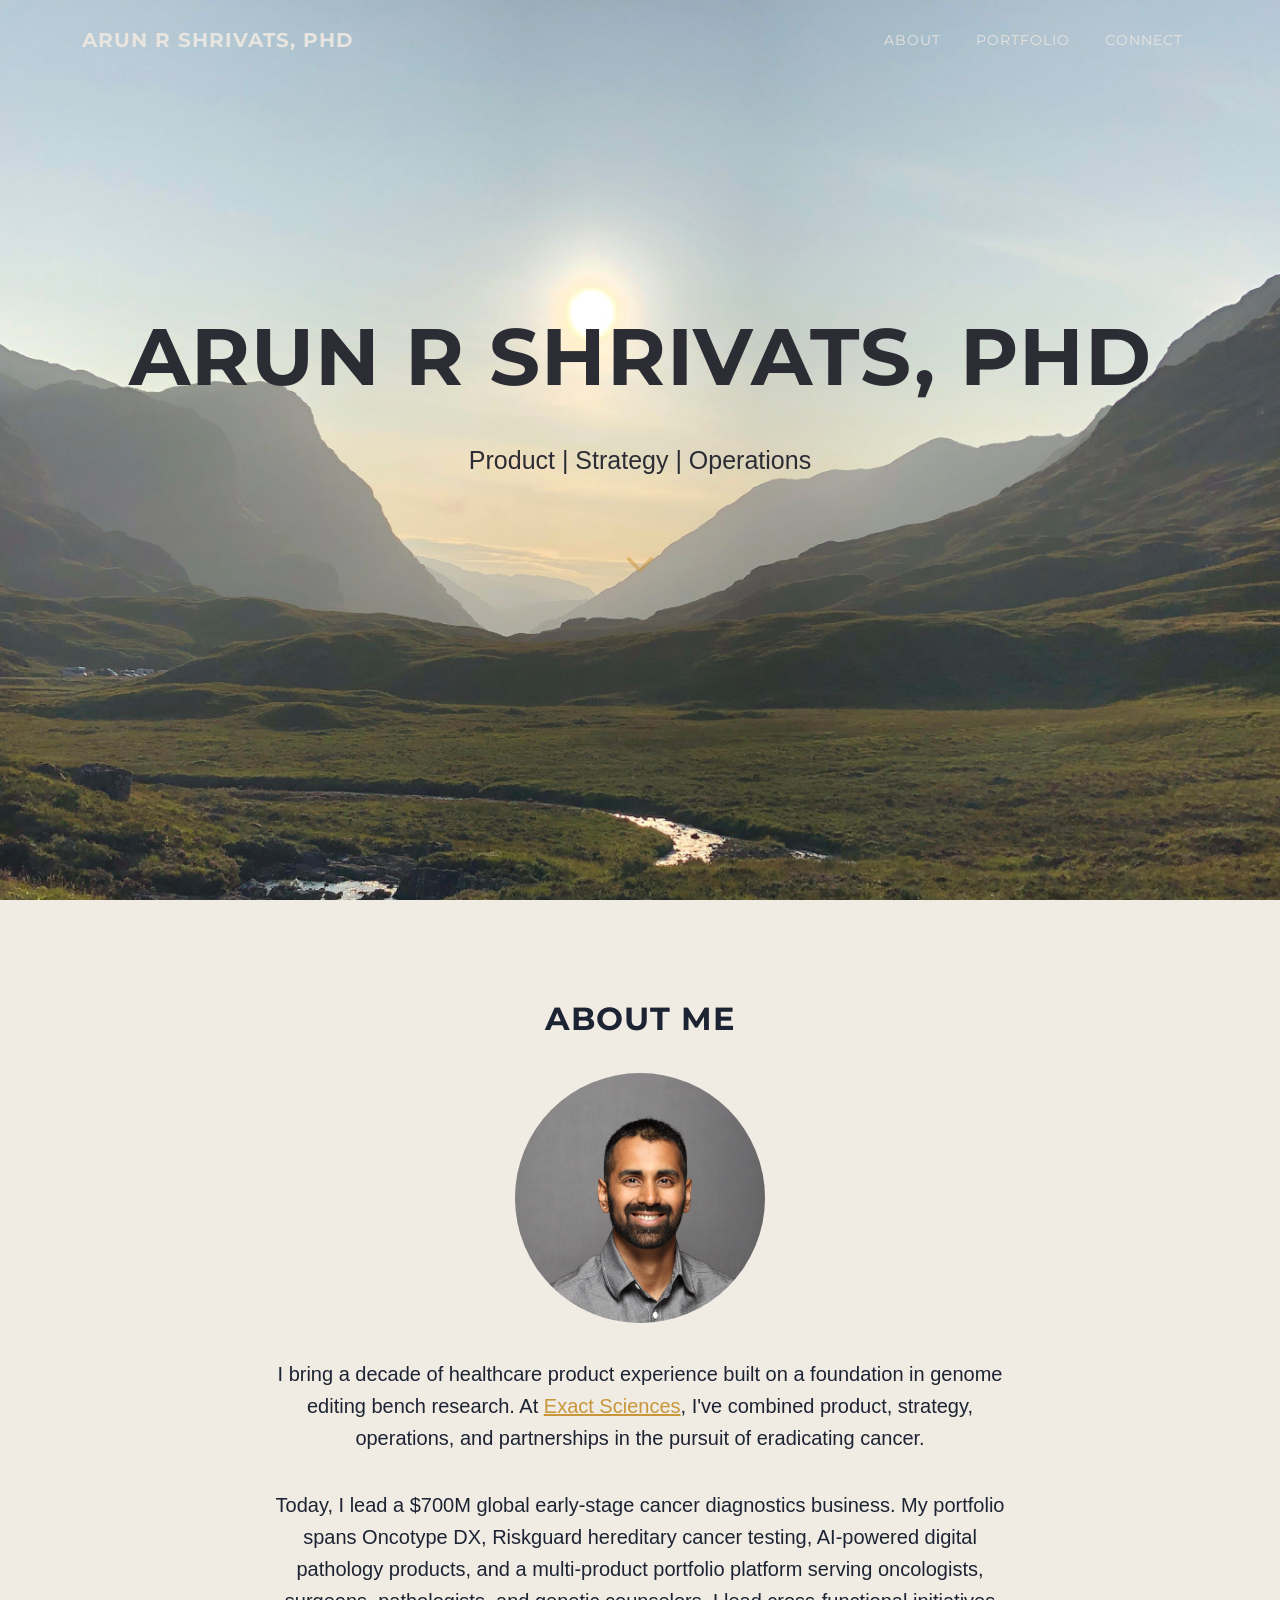
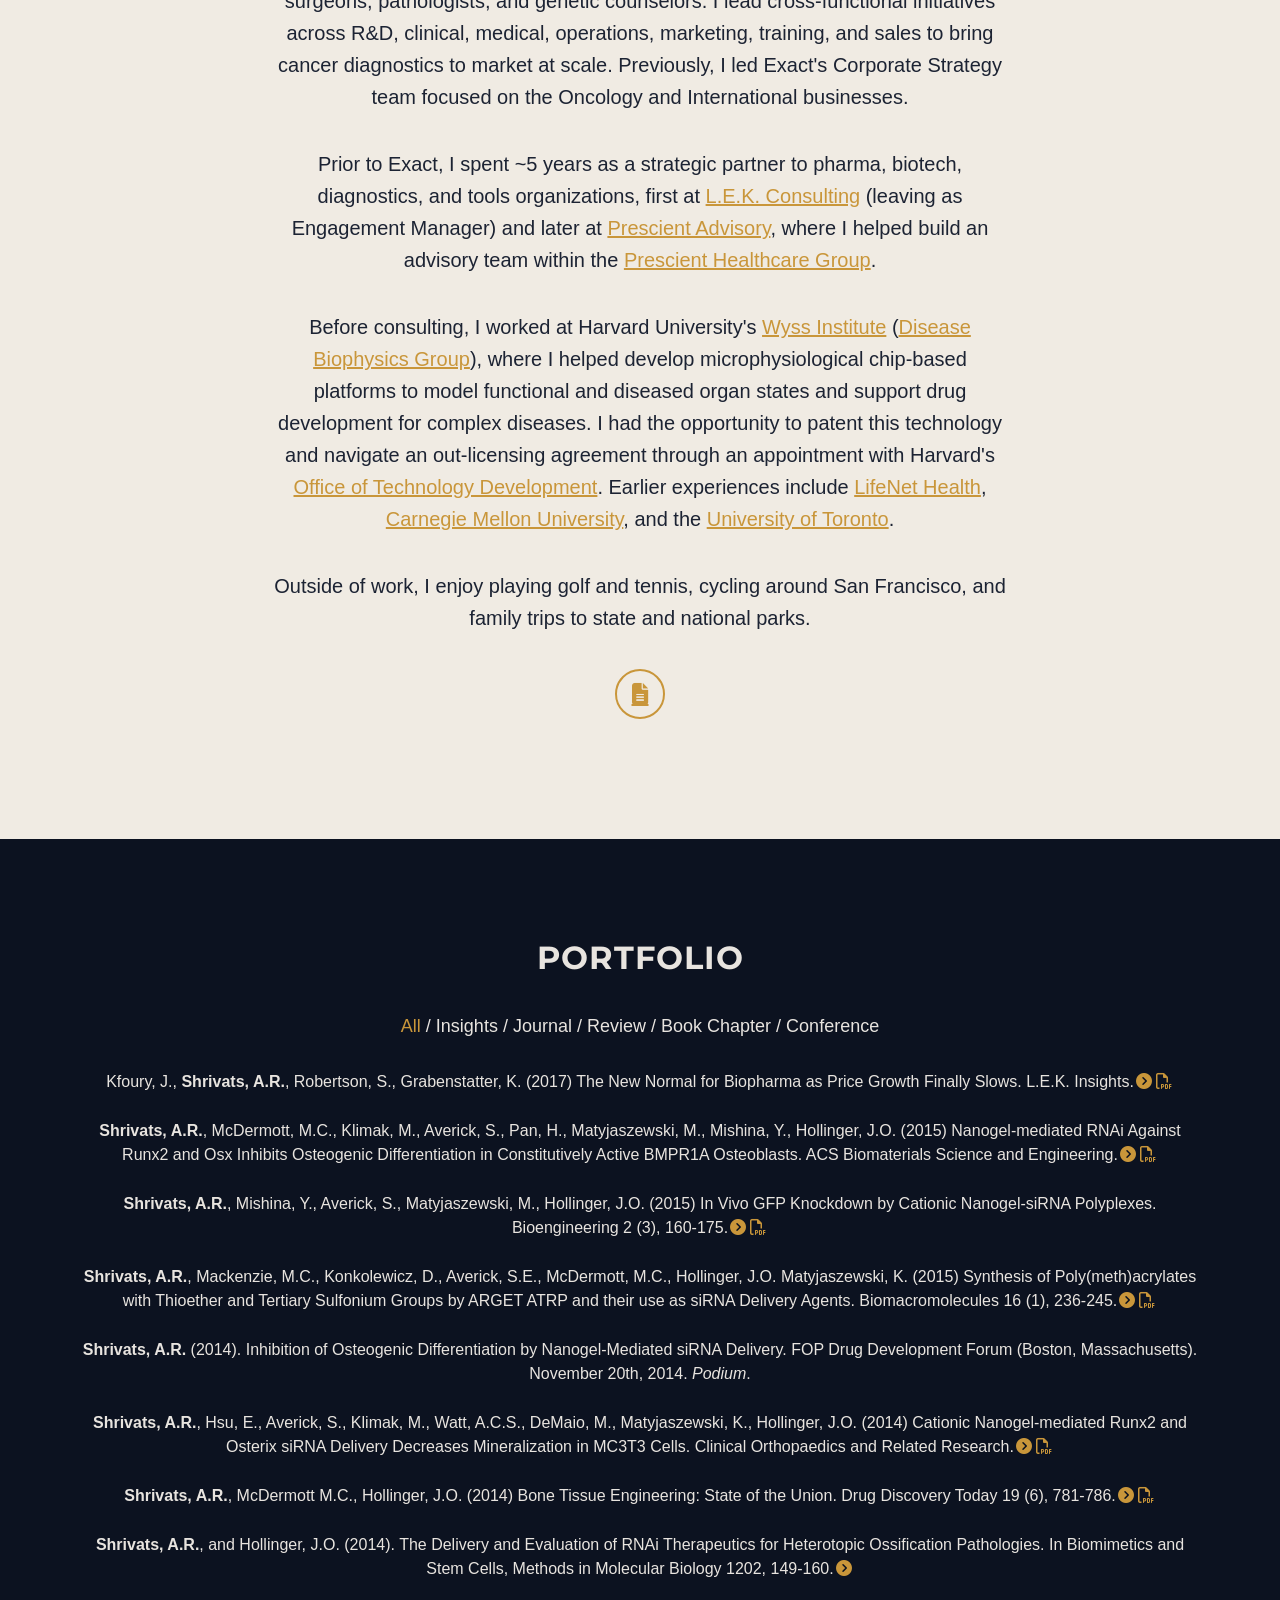
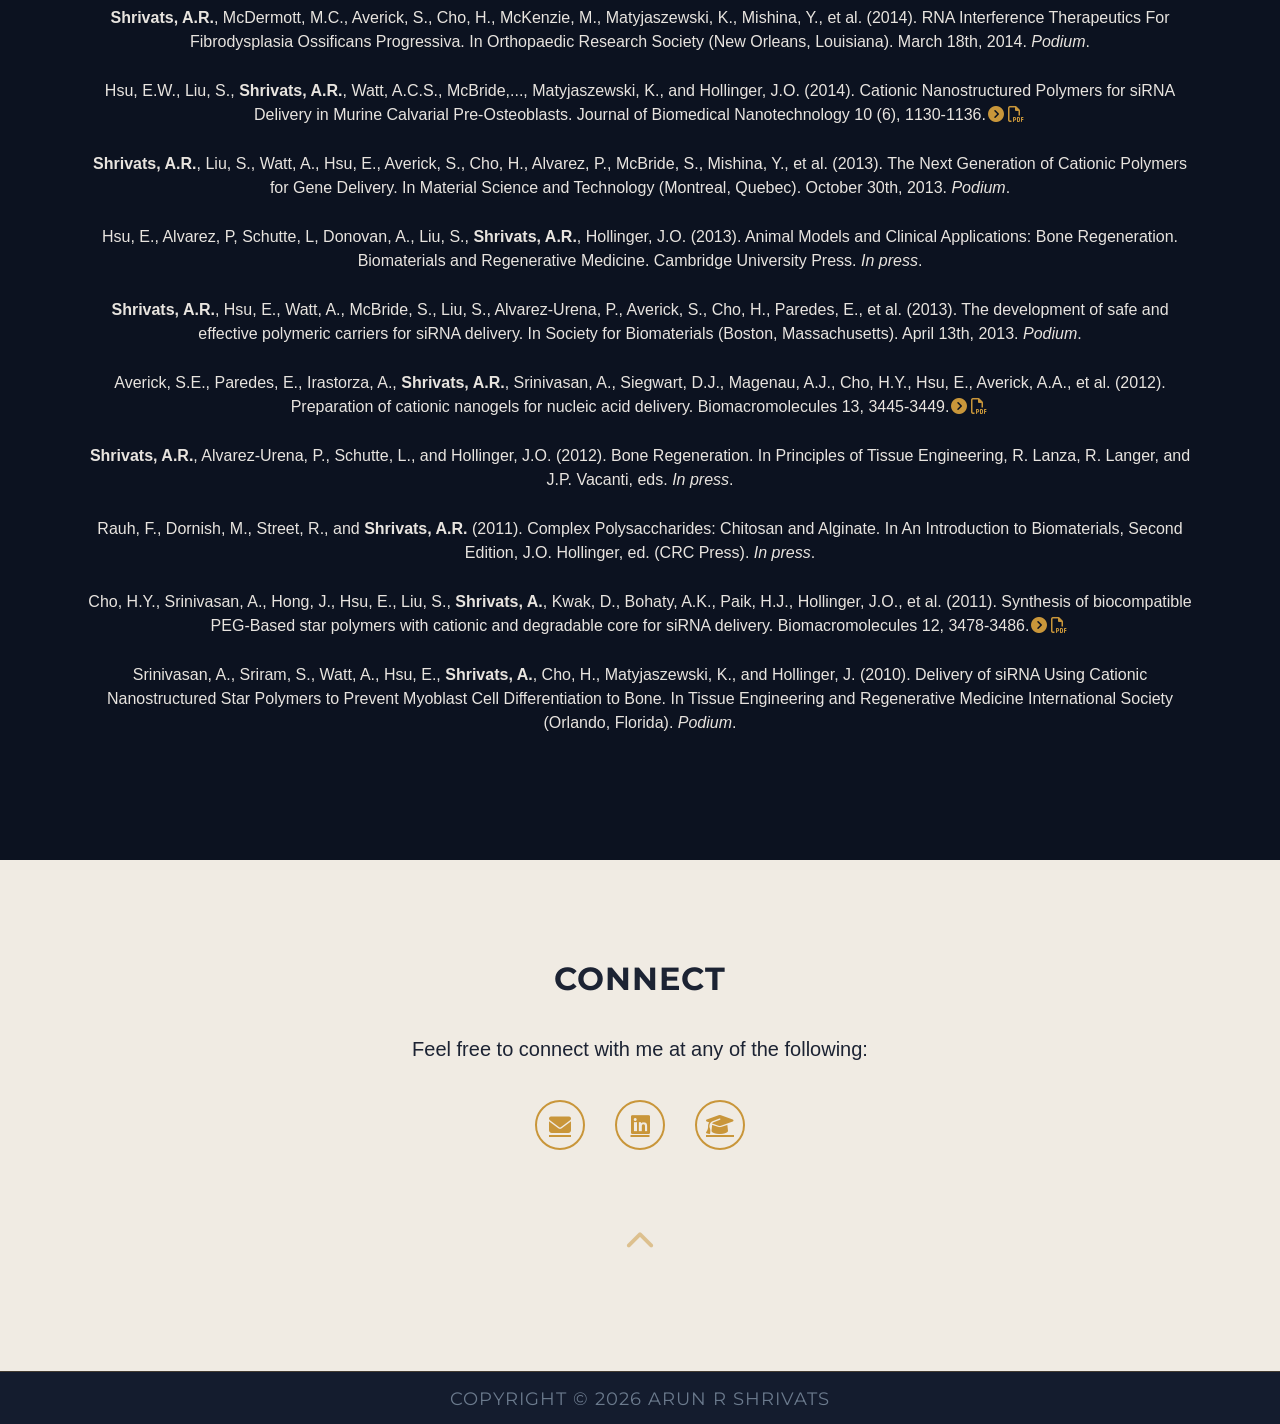
==== index.html @ cc2dc68b "Improve paragraph flow in About section" ====
<!DOCTYPE html>
<html lang="en">

<head>
    <meta charset="utf-8">
    <meta name="viewport" content="width=device-width, initial-scale=1">
    <meta name="description" content="Arun R Shrivats Personal Site">
    <meta name="author" content="Arun R Shrivats">
    <meta name="keywords" content="Arun R Shrivats, Biomedical Engineering, Carnegie Mellon, CMU, Lifenet Health, Harvard">
    <link rel="shortcut icon" href="img/favicon.ico">

    <title>Arun R Shrivats</title>

    <!-- Google Verification -->
    <meta name="google-site-verification" content="ACS8FS3uIZS845VQPuW9UyNc2YnIIG_Gxxw8VELh3TI" />

    <!-- Bootstrap 5.3 CSS -->
    <link href="https://cdn.jsdelivr.net/npm/bootstrap@5.3.3/dist/css/bootstrap.min.css" rel="stylesheet">

    <!-- Custom CSS -->
    <link href="css/grayscale.css" rel="stylesheet">

    <!-- Font Awesome 6 -->
    <link href="https://cdnjs.cloudflare.com/ajax/libs/font-awesome/6.5.1/css/all.min.css" rel="stylesheet">

    <!-- Google Fonts -->
    <link href="https://fonts.googleapis.com/css2?family=Lora:ital,wght@0,400;0,700;1,400;1,700&family=Montserrat:wght@400;700&display=swap" rel="stylesheet">
</head>

<body id="page-top">

    <!-- Navigation -->
    <nav class="navbar navbar-custom navbar-expand-md fixed-top">
        <div class="container">
            <a class="navbar-brand" href="#page-top">Arun R Shrivats, PhD</a>
            <button type="button" class="navbar-toggler" data-bs-toggle="collapse" data-bs-target="#navbarMain" aria-controls="navbarMain" aria-expanded="false" aria-label="Toggle navigation">
                <i class="fa-solid fa-bars"></i>
            </button>

            <div class="collapse navbar-collapse justify-content-end" id="navbarMain">
                <ul class="navbar-nav">
                    <li class="nav-item">
                        <a class="nav-link" href="#about">About</a>
                    </li>
                    <li class="nav-item">
                        <a class="nav-link" href="#portfolio">Portfolio</a>
                    </li>
                    <li class="nav-item">
                        <a class="nav-link" href="#connect">Connect</a>
                    </li>
                </ul>
            </div>
        </div>
    </nav>

    <!-- Intro Header -->
    <header class="intro">
        <div class="intro-body">
            <h1 class="brand-heading">Arun R Shrivats, PhD</h1>
            <p class="intro-text">Product | Strategy | Operations</p>
            <a href="#about" class="btn btn-circle">
                <i class="fa-solid fa-chevron-down"></i>
            </a>
        </div>
    </header>

    <!-- About Section -->
    <section id="about" class="about-section content-section text-center">
        <div class="container">
            <div class="row">
                <div class="col-lg-8 offset-lg-2">
                    <h2>About Me</h2>

                    <p><img src="img/2025_08_ArunRShrivats.jpeg" class="profile-img" alt="Arun R. Shrivats"></p>

                    <p>I bring a decade of healthcare product experience built on a foundation in genome editing bench research. At <a href="https://www.exactsciences.com/" target="_blank">Exact Sciences</a>, I've combined product, strategy, operations, and partnerships in the pursuit of eradicating cancer.</p>

                    <p>Today, I lead a $700M global early-stage cancer diagnostics business. My portfolio spans Oncotype DX, Riskguard hereditary cancer testing, AI-powered digital pathology products, and a multi-product portfolio platform serving oncologists, surgeons, pathologists, and genetic counselors. I lead cross-functional initiatives across R&D, clinical, medical, operations, marketing, training, and sales to bring cancer diagnostics to market at scale. Previously, I led Exact's Corporate Strategy team focused on the Oncology and International businesses.</p>

                    <p>Prior to Exact, I spent ~5 years as a strategic partner to pharma, biotech, diagnostics, and tools organizations, first at <a href="https://www.lek.com/" target="_blank">L.E.K. Consulting</a> (leaving as Engagement Manager) and later at <a href="https://prescienthg.com/businesses/advisory/" target="_blank">Prescient Advisory</a>, where I helped build an advisory team within the <a href="https://prescienthg.com/" target="_blank">Prescient Healthcare Group</a>.</p>

                    <p>Before consulting, I worked at Harvard University's <a href="https://wyss.harvard.edu/" target="_blank">Wyss Institute</a> (<a href="https://diseasebiophysics.seas.harvard.edu/" target="_blank">Disease Biophysics Group</a>), where I helped develop microphysiological chip-based platforms to model functional and diseased organ states and support drug development for complex diseases. I had the opportunity to patent this technology and navigate an out-licensing agreement through an appointment with Harvard's <a href="https://otd.harvard.edu/" target="_blank">Office of Technology Development</a>. Earlier experiences include <a href="https://www.lifenethealth.org/" target="_blank">LifeNet Health</a>, <a href="https://www.cmu.edu/bme/" target="_blank">Carnegie Mellon University</a>, and the <a href="https://engsci.utoronto.ca/" target="_blank">University of Toronto</a>.</p>

                    <p>Outside of work, I enjoy playing golf and tennis, cycling around San Francisco, and family trips to state and national parks.</p>
                    <div class="social-icons">
                        <a href="../files/ArunRShrivats_cv.pdf" target="_blank"><i class="fa-solid fa-file-lines"></i></a>
                    </div>
                </div>
            </div>
        </div>
    </section>

    <!-- Portfolio Section -->
    <section id="portfolio" class="portfolio-section content-section text-center">
        <div class="container">
            <div class="row">
                <div class="col-lg-8 offset-lg-2">
                    <h2>Portfolio</h2>
                </div>
            </div>
            <div class="row">
                <div class="gallery-category">
                    <a class="active" data-filter="gallery">All</a> / <a data-filter="gallery-insights">Insights</a> / <a data-filter="gallery-journal">Journal</a> / <a data-filter="gallery-review">Review</a> / <a data-filter="gallery-chapter">Book Chapter</a> / <a data-filter="gallery-conference">Conference</a>
                </div>
            </div>

            <ul class="project-gallery">
                <li class="gallery gallery-insights" data-group="gallery-insights">
                    Kfoury, J., <b>Shrivats, A.R.</b>, Robertson, S., Grabenstatter, K. (2017) The New Normal for Biopharma as Price Growth Finally Slows. L.E.K. Insights.<a href="https://www.lek.com/insights/new-normal-biopharma-price-growth-finally-slows" target="_blank"><i class="fa-solid fa-circle-chevron-right fa-fw"></i></a><a href="../files/2017_LEK_Biopharma_Drug_Pricing_Growth.pdf" target="_blank"><i class="fa-regular fa-file-pdf fa-fw"></i></a>
                </li>
                <li class="gallery gallery-journal" data-group="gallery-journal">
                    <b>Shrivats, A.R.</b>,  McDermott, M.C., Klimak, M., Averick, S., Pan, H., Matyjaszewski, M., Mishina, Y., Hollinger, J.O. (2015) Nanogel-mediated RNAi Against Runx2 and Osx Inhibits Osteogenic Differentiation in Constitutively Active BMPR1A Osteoblasts. ACS Biomaterials Science and Engineering.<a href="https://pubs.acs.org/doi/abs/10.1021/acsbiomaterials.5b00294" target="_blank"><i class="fa-solid fa-circle-chevron-right fa-fw"></i></a><a href="../files/2015_Shrivats_ACS Biomaterials Science and Engineering.pdf" target="_blank"><i class="fa-regular fa-file-pdf fa-fw"></i></a>
                </li>
                <li class="gallery gallery-journal" data-group="gallery-journal">
                    <b>Shrivats, A.R.</b>,  Mishina, Y., Averick, S., Matyjaszewski, M.,  Hollinger, J.O. (2015) In Vivo GFP Knockdown by Cationic Nanogel-siRNA Polyplexes. Bioengineering 2 (3), 160-175.<a href="https://www.mdpi.com/2306-5354/2/3/160/htm" target="_blank"><i class="fa-solid fa-circle-chevron-right fa-fw"></i></a><a href="../files/2015_Shrivats_Bioengineering.pdf" target="_blank"><i class="fa-regular fa-file-pdf fa-fw"></i></a>
                </li>
                <li class="gallery gallery-journal" data-group="gallery-journal">
                    <b>Shrivats, A.R.</b>, Mackenzie, M.C., Konkolewicz, D., Averick, S.E., McDermott, M.C., Hollinger, J.O. Matyjaszewski, K. (2015) Synthesis of Poly(meth)acrylates with Thioether and Tertiary Sulfonium Groups by ARGET ATRP and their use as siRNA Delivery Agents. Biomacromolecules 16 (1), 236-245.<a href="https://pubs.acs.org/doi/abs/10.1021/bm501449a" target="_blank"><i class="fa-solid fa-circle-chevron-right fa-fw"></i></a><a href="../files/2015_Shrivats_Biomacromolecules.pdf" target="_blank"><i class="fa-regular fa-file-pdf fa-fw"></i></a>
                </li>
                <li class="gallery gallery-conference" data-group="gallery-conference">
                    <b>Shrivats, A.R.</b> (2014). Inhibition of Osteogenic Differentiation by Nanogel-Mediated siRNA Delivery. FOP Drug Development Forum (Boston, Massachusetts). November 20th, 2014. <em>Podium</em>.
                </li>
                <li class="gallery gallery-journal" data-group="gallery-journal">
                    <b>Shrivats, A.R.</b>, Hsu, E., Averick, S., Klimak, M., Watt, A.C.S., DeMaio, M., Matyjaszewski, K., Hollinger, J.O. (2014) Cationic Nanogel-mediated Runx2 and Osterix siRNA Delivery Decreases Mineralization in MC3T3 Cells. Clinical Orthopaedics and Related Research.<a href="https://link.springer.com/article/10.1007/s11999-014-4073-0" target="_blank"><i class="fa-solid fa-circle-chevron-right fa-fw"></i></a><a href="../files/2014_Shrivats_CORR.pdf" target="_blank"><i class="fa-regular fa-file-pdf fa-fw"></i></a>
                </li>
                <li class="gallery gallery-review" data-group="gallery-review">
                    <b>Shrivats, A.R.</b>, McDermott M.C., Hollinger, J.O. (2014) Bone Tissue Engineering: State of the Union. Drug Discovery Today 19 (6), 781-786.<a href="https://www.sciencedirect.com/science/article/pii/S1359644614001354" target="_blank"><i class="fa-solid fa-circle-chevron-right fa-fw"></i></a><a href="../files/2014_Shrivats_Drug Discovery Today.pdf" target="_blank"><i class="fa-regular fa-file-pdf fa-fw"></i></a>
                </li>
                <li class="gallery gallery-review" data-group="gallery-review">
                    <b>Shrivats, A.R.</b>, and Hollinger, J.O. (2014). The Delivery and Evaluation of RNAi Therapeutics for Heterotopic Ossification Pathologies. In Biomimetics and Stem Cells, Methods in Molecular Biology 1202, 149-160.<a href="https://link.springer.com/protocol/10.1007/7651_2013_34" target="_blank"><i class="fa-solid fa-circle-chevron-right fa-fw"></i></a>
                </li>
                <li class="gallery gallery-conference" data-group="gallery-conference">
                    <b>Shrivats, A.R.</b>, McDermott, M.C., Averick, S., Cho, H., McKenzie, M., Matyjaszewski, K., Mishina, Y., et al. (2014). RNA Interference Therapeutics For Fibrodysplasia Ossificans Progressiva. In Orthopaedic Research Society (New Orleans, Louisiana). March 18th, 2014. <em>Podium</em>.
                </li>
                <li class="gallery gallery-journal" data-group="gallery-journal">
                    Hsu, E.W., Liu, S., <b>Shrivats, A.R.</b>, Watt, A.C.S., McBride,..., Matyjaszewski, K., and Hollinger, J.O. (2014). Cationic Nanostructured Polymers for siRNA Delivery in Murine Calvarial Pre-Osteoblasts. Journal of Biomedical Nanotechnology 10 (6), 1130-1136.<a href="https://www.ingentaconnect.com/content/asp/jbn/2014/00000010/00000006/art00022" target="_blank"><i class="fa-solid fa-circle-chevron-right fa-fw"></i></a><a href="../files/2014_Hsu_Journal of Biomedical Nanotechnology.pdf" target="_blank"><i class="fa-regular fa-file-pdf fa-fw"></i></a>
                </li>
                <li class="gallery gallery-conference" data-group="gallery-conference">
                    <b>Shrivats, A.R.</b>, Liu, S., Watt, A., Hsu, E., Averick, S., Cho, H., Alvarez, P., McBride, S., Mishina, Y., et al. (2013). The Next Generation of Cationic Polymers for Gene Delivery. In Material Science and Technology (Montreal, Quebec). October 30th, 2013. <em>Podium</em>.
                </li>
                <li class="gallery gallery-chapter" data-group="gallery-chapter">
                    Hsu, E., Alvarez, P, Schutte, L, Donovan, A., Liu, S., <b>Shrivats, A.R.</b>, Hollinger, J.O. (2013). Animal Models and Clinical Applications: Bone Regeneration. Biomaterials and Regenerative Medicine. Cambridge University Press. <em>In press</em>.
                </li>
                <li class="gallery gallery-conference" data-group="gallery-conference">
                    <b>Shrivats, A.R.</b>, Hsu, E., Watt, A., McBride, S., Liu, S., Alvarez-Urena, P., Averick, S., Cho, H., Paredes, E., et al. (2013). The development of safe and effective polymeric carriers for siRNA delivery. In Society for Biomaterials (Boston, Massachusetts). April 13th, 2013. <em>Podium</em>.
                </li>
                <li class="gallery gallery-journal" data-group="gallery-journal">
                    Averick, S.E., Paredes, E., Irastorza, A., <b>Shrivats, A.R.</b>, Srinivasan, A., Siegwart, D.J., Magenau, A.J., Cho, H.Y., Hsu, E., Averick, A.A., et al. (2012). Preparation of cationic nanogels for nucleic acid delivery. Biomacromolecules 13, 3445-3449.<a href="https://pubs.acs.org/doi/abs/10.1021/bm301166s" target="_blank"><i class="fa-solid fa-circle-chevron-right fa-fw"></i></a><a href="../files/2012_Averick_Biomacromolecules.pdf" target="_blank"><i class="fa-regular fa-file-pdf fa-fw"></i></a>
                </li>
                <li class="gallery gallery-chapter" data-group="gallery-chapter">
                    <b>Shrivats, A.R.</b>, Alvarez-Urena, P., Schutte, L., and Hollinger, J.O. (2012). Bone Regeneration. In Principles of Tissue Engineering, R. Lanza, R. Langer, and J.P. Vacanti, eds. <em>In press</em>.
                </li>
                <li class="gallery gallery-chapter" data-group="gallery-chapter">
                    Rauh, F., Dornish, M., Street, R., and <b>Shrivats, A.R.</b> (2011). Complex Polysaccharides: Chitosan and Alginate. In An Introduction to Biomaterials, Second Edition, J.O. Hollinger, ed. (CRC Press). <em>In press</em>.
                </li>
                <li class="gallery gallery-journal" data-group="gallery-journal">
                    Cho, H.Y., Srinivasan, A., Hong, J., Hsu, E., Liu, S., <b>Shrivats, A.</b>, Kwak, D., Bohaty, A.K., Paik, H.J., Hollinger, J.O., et al. (2011). Synthesis of biocompatible PEG-Based star polymers with cationic and degradable core for siRNA delivery. Biomacromolecules 12, 3478-3486.<a href="https://pubs.acs.org/doi/abs/10.1021/bm2006455" target="_blank"><i class="fa-solid fa-circle-chevron-right fa-fw"></i></a><a href="../files/2011_Cho_Biomacromolecules.pdf" target="_blank"><i class="fa-regular fa-file-pdf fa-fw"></i></a>
                </li>
                <li class="gallery gallery-conference" data-group="gallery-conference">
                    Srinivasan, A., Sriram, S., Watt, A., Hsu, E., <b>Shrivats, A.</b>, Cho, H., Matyjaszewski, K., and Hollinger, J. (2010). Delivery of siRNA Using Cationic Nanostructured Star Polymers to Prevent Myoblast Cell Differentiation to Bone. In Tissue Engineering and Regenerative Medicine International Society (Orlando, Florida). <em>Podium</em>.
                </li>
            </ul>
        </div>
    </section>

    <!-- Connect Section -->
    <section id="connect" class="connect-section content-section text-center">
        <div class="container">
            <div class="row">
                <div class="col-lg-8 offset-lg-2">
                    <h2>Connect</h2>
                    <p>Feel free to connect with me at any of the following:</p>
                    <div class="social-icons">
                        <a href="mailto:arun@shrivats.com"><i class="fa-solid fa-envelope"></i></a>
                        <a href="https://www.linkedin.com/in/arunrshrivats" target="_blank"><i class="fa-brands fa-linkedin"></i></a>
                        <a href="https://scholar.google.ca/citations?user=JeaoOkMAAAAJ" target="_blank"><i class="fa-solid fa-graduation-cap"></i></a>

                    </div>
                    <br>
                    <a href="#page-top" class="btn btn-circle">
                        <i class="fa-solid fa-chevron-up"></i>
                    </a>
                </div>
            </div>
        </div>
    </section>

    <!-- Footer -->
    <footer>
        <div class="footer-section">
            <div class="container text-center">
                <p><small>Copyright &copy; 2026 Arun R Shrivats</small></p>
            </div>
        </div>
    </footer>

    <!-- Bootstrap 5.3 JS (only JS dependency) -->
    <script src="https://cdn.jsdelivr.net/npm/bootstrap@5.3.3/dist/js/bootstrap.bundle.min.js"></script>

    <!-- Site JavaScript -->
    <script src="js/grayscale.js"></script>

</body>

</html>
---- css/grayscale.css ----
/*!
 * Grayscale Theme - Updated 2026
 * Based on Start Bootstrap - Grayscale Bootstrap Theme
 */

html, body {
    width: 100%;
    height: 100%;
}

body {
    font-family: Arial, Helvetica, sans-serif;
    color: #e8e4df;
    background-color: #0c1220;
    scroll-behavior: smooth;
    text-align: center;
}

h1, h2, h3, h4, h5, h6 {
    margin: 0 0 35px;
    text-transform: uppercase;
    font-family: Montserrat, "Helvetica Neue", Helvetica, Arial, sans-serif;
    font-weight: 700;
    letter-spacing: 1px;
}

p {
    margin: 0 0 25px;
    font-size: 18px;
    line-height: 1.5;
}

@media (min-width: 767px) {
    p {
        margin: 0 0 35px;
        font-size: 20px;
        line-height: 1.6;
    }
}

a {
    color: #c9963a;
    transition: all .2s ease-in-out;
}

a:hover,
a:focus {
    text-decoration: none;
    color: #e0b05c;
}

/* --- Navbar --- */

.navbar-custom {
    display: flex;
    align-items: center;
    margin-bottom: 0;
    border-bottom: 1px solid rgba(201,150,58,.25);
    text-transform: uppercase;
    font-family: Montserrat, "Helvetica Neue", Helvetica, Arial, sans-serif;
    background-color: #141c2e;
}

.navbar-custom .navbar-brand {
    font-weight: 700;
    color: #e8e4df;
}

.navbar-custom .navbar-toggler {
    padding: 4px 6px;
    font-size: 16px;
    color: #e8e4df;
    border: none;
}

.navbar-custom .navbar-toggler:focus {
    box-shadow: none;
}

.navbar-custom a {
    color: #e8e4df;
}

.navbar-custom .navbar-nav {
    display: flex;
    flex-direction: row;
    list-style: none;
    margin: 0;
    padding: 0;
    gap: 5px;
}

.navbar-custom .navbar-nav .nav-link {
    color: #e8e4df;
    padding: 8px 15px;
    text-transform: uppercase;
    letter-spacing: 1px;
    font-size: 14px;
    transition: all .3s ease-in-out;
}

.navbar-custom .navbar-nav .nav-link:hover,
.navbar-custom .navbar-nav .nav-link:focus {
    color: #c9963a;
    background-color: rgba(201,150,58,.1);
}

.navbar-custom.top-nav-collapse .navbar-nav .nav-link {
    color: #9aa3b3;
}

.navbar-custom.top-nav-collapse .navbar-nav .nav-link:hover,
.navbar-custom.top-nav-collapse .navbar-nav .nav-link:focus {
    color: #c9963a;
}

@media (min-width: 767px) {
    .navbar {
        padding: 20px 0;
        border-bottom: 0;
        letter-spacing: 1px;
        background: transparent;
        transition: background .5s ease-in-out, padding .5s ease-in-out;
    }

    .top-nav-collapse {
        padding: 0;
        background-color: #0c1220;
    }

    .navbar-custom.top-nav-collapse {
        border-bottom: 1px solid rgba(201,150,58,.25);
    }
}

/* --- Intro / Hero --- */

.intro {
    display: flex;
    align-items: center;
    justify-content: center;
    width: 100%;
    min-height: 100vh;
    padding: 100px 0;
    text-align: center;
    color: #2c2c34;
    background: url("../img/2019_glencoe_crop.jpg") no-repeat bottom center / cover;
    background-color: #0c1220;
}

.intro .brand-heading {
    font-size: 40px;
}

.intro .intro-text {
    font-size: 18px;
}

@media (min-width: 767px) {
    .intro .brand-heading {
        font-size: 80px;
    }

    .intro .intro-text {
        font-size: 25px;
    }
}

/* --- Buttons --- */

.btn {
    text-transform: uppercase;
    font-family: Montserrat, "Helvetica Neue", Helvetica, Arial, sans-serif;
    font-weight: 400;
    transition: all .3s ease-in-out;
}

.btn-circle {
    display: inline-block;
    margin-top: 20px;
    font-size: 30px;
    color: rgba(201,150,58,.5);
    background: none;
    border: none;
    transition: color .3s ease-in-out;
    animation: gentle-bounce 2s ease-in-out infinite;
}

.btn-circle:hover,
.btn-circle:focus {
    color: #c9963a;
}

@keyframes gentle-bounce {
    0%, 100% { transform: translateY(0); }
    50%      { transform: translateY(8px); }
}

.btn-default {
    border: 1px solid #c9963a;
    color: #c9963a;
    background-color: transparent;
}

.btn-default:hover,
.btn-default:focus {
    border: 1px solid #e0b05c;
    color: #0c1220;
    background-color: #c9963a;
}

/* --- Content Sections --- */

.content-section {
    padding: 100px 0;
}

.about-section {
    color: #1c2333;
    background-color: #f0ebe3;
}

.portfolio-section {
    background-color: #0c1220;
}

.connect-section {
    color: #1c2333;
    background-color: #f0ebe3;
}

/* --- Profile Image --- */

.profile-img {
    width: 250px;
    height: 250px;
    border-radius: 50%;
    object-fit: cover;
}

/* --- Social Icons --- */

.social-icons {
    display: flex;
    justify-content: center;
    gap: 30px;
    margin: 20px 0;
}

.social-icons a {
    display: inline-flex;
    align-items: center;
    justify-content: center;
    width: 50px;
    height: 50px;
    font-size: 22px;
    color: #c9963a;
    border: 2px solid #c9963a;
    border-radius: 50%;
    transition: all .3s ease-in-out;
}

.social-icons a:hover,
.social-icons a:focus {
    color: #0c1220;
    background-color: #c9963a;
    border-color: #c9963a;
}

/* --- Gallery --- */

.gallery-category {
    font-size: 18px;
    text-align: center;
}

.gallery-category a {
    color: #6b7a8d;
    cursor: pointer;
}

.gallery-category a.active,
.gallery-category a:hover,
.gallery-category a:focus {
    color: #c9963a;
    text-decoration: none;
}

.project-gallery {
    margin: 30px 0 0;
    padding: 0;
    list-style: none;
}

.project-gallery li {
    margin-bottom: 25px;
    color: #e8e4df;
}

/* --- Footer --- */

footer .footer-section {
    padding: 10px 0;
    background-color: #141c2e;
    border-top: 1px solid rgba(201,150,58,.25);
    text-transform: uppercase;
    font-family: Montserrat, "Helvetica Neue", Helvetica, Arial, sans-serif;
    letter-spacing: 1px;
    font-size: 14px;
}

footer p {
    margin: 0;
    color: #6b7a8d;
}

/* --- Selection --- */

::selection {
    text-shadow: none;
    background: rgba(201,150,58,.3);
}
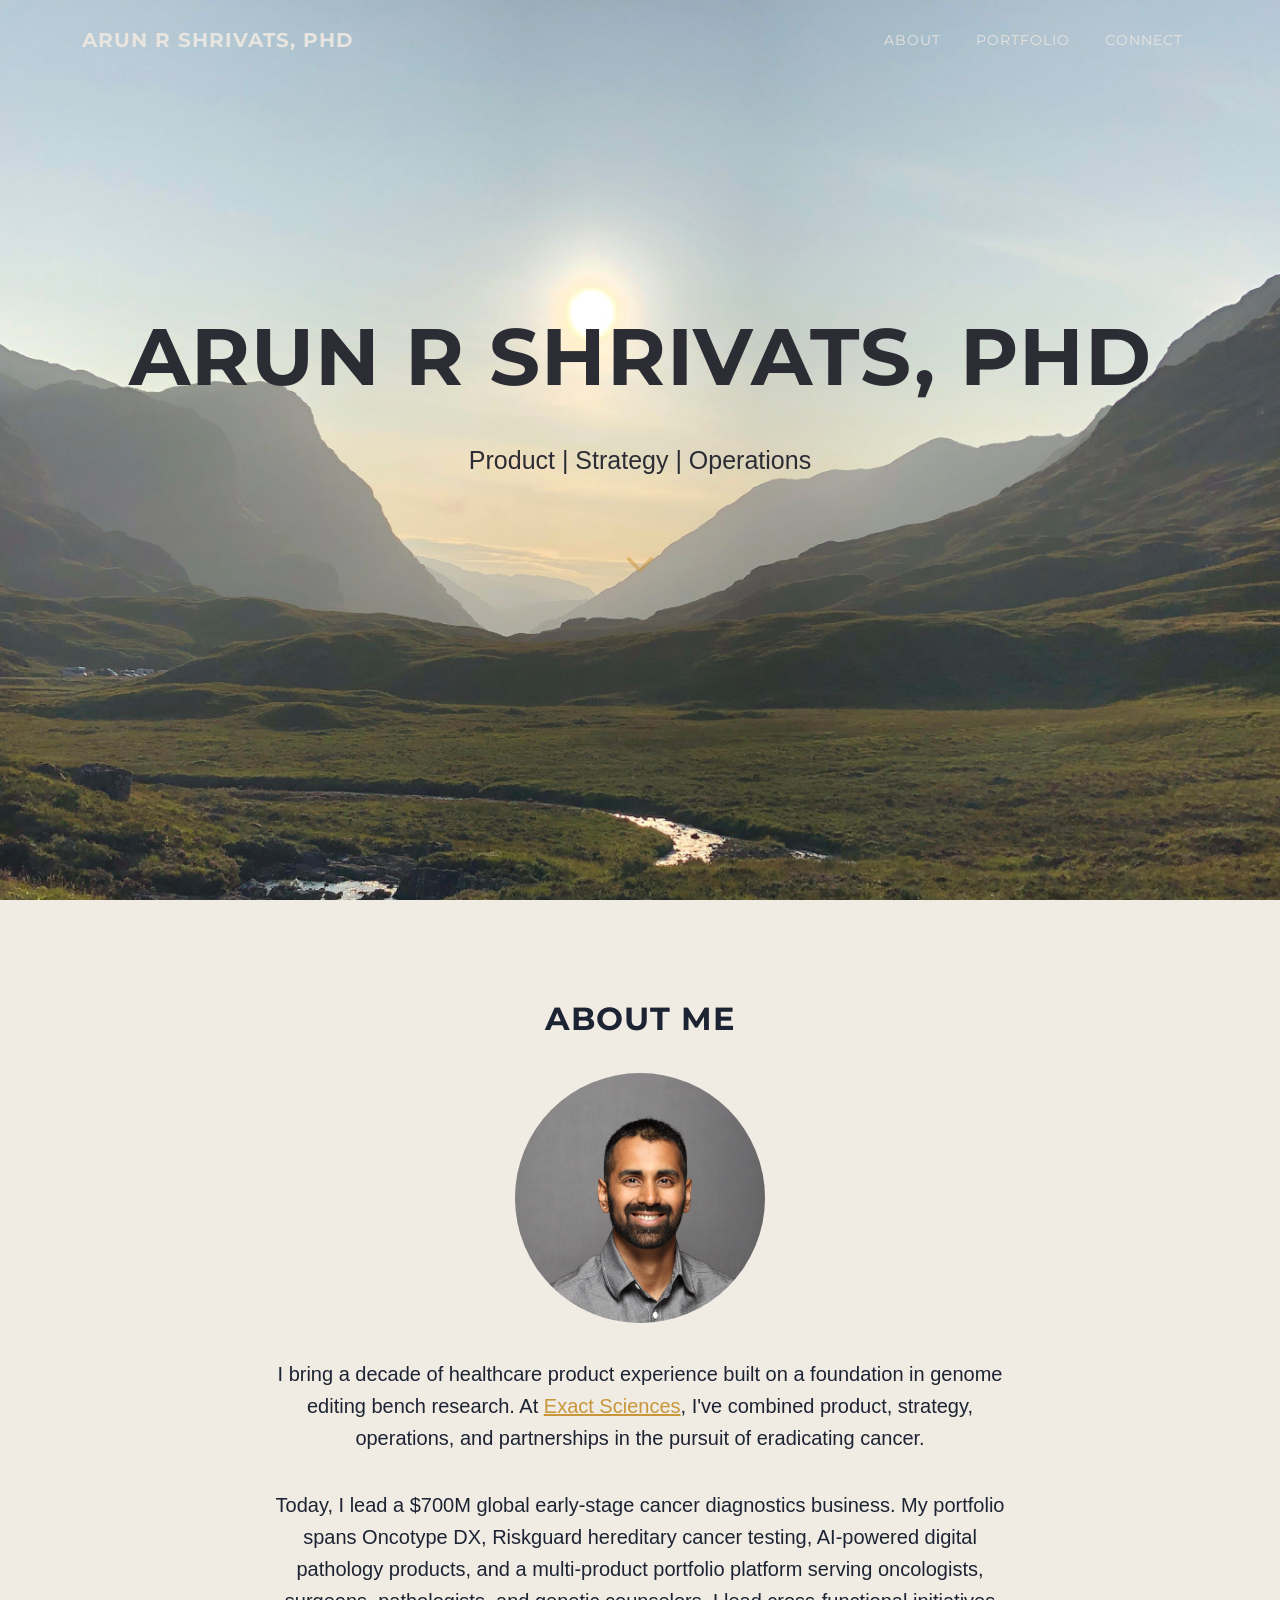
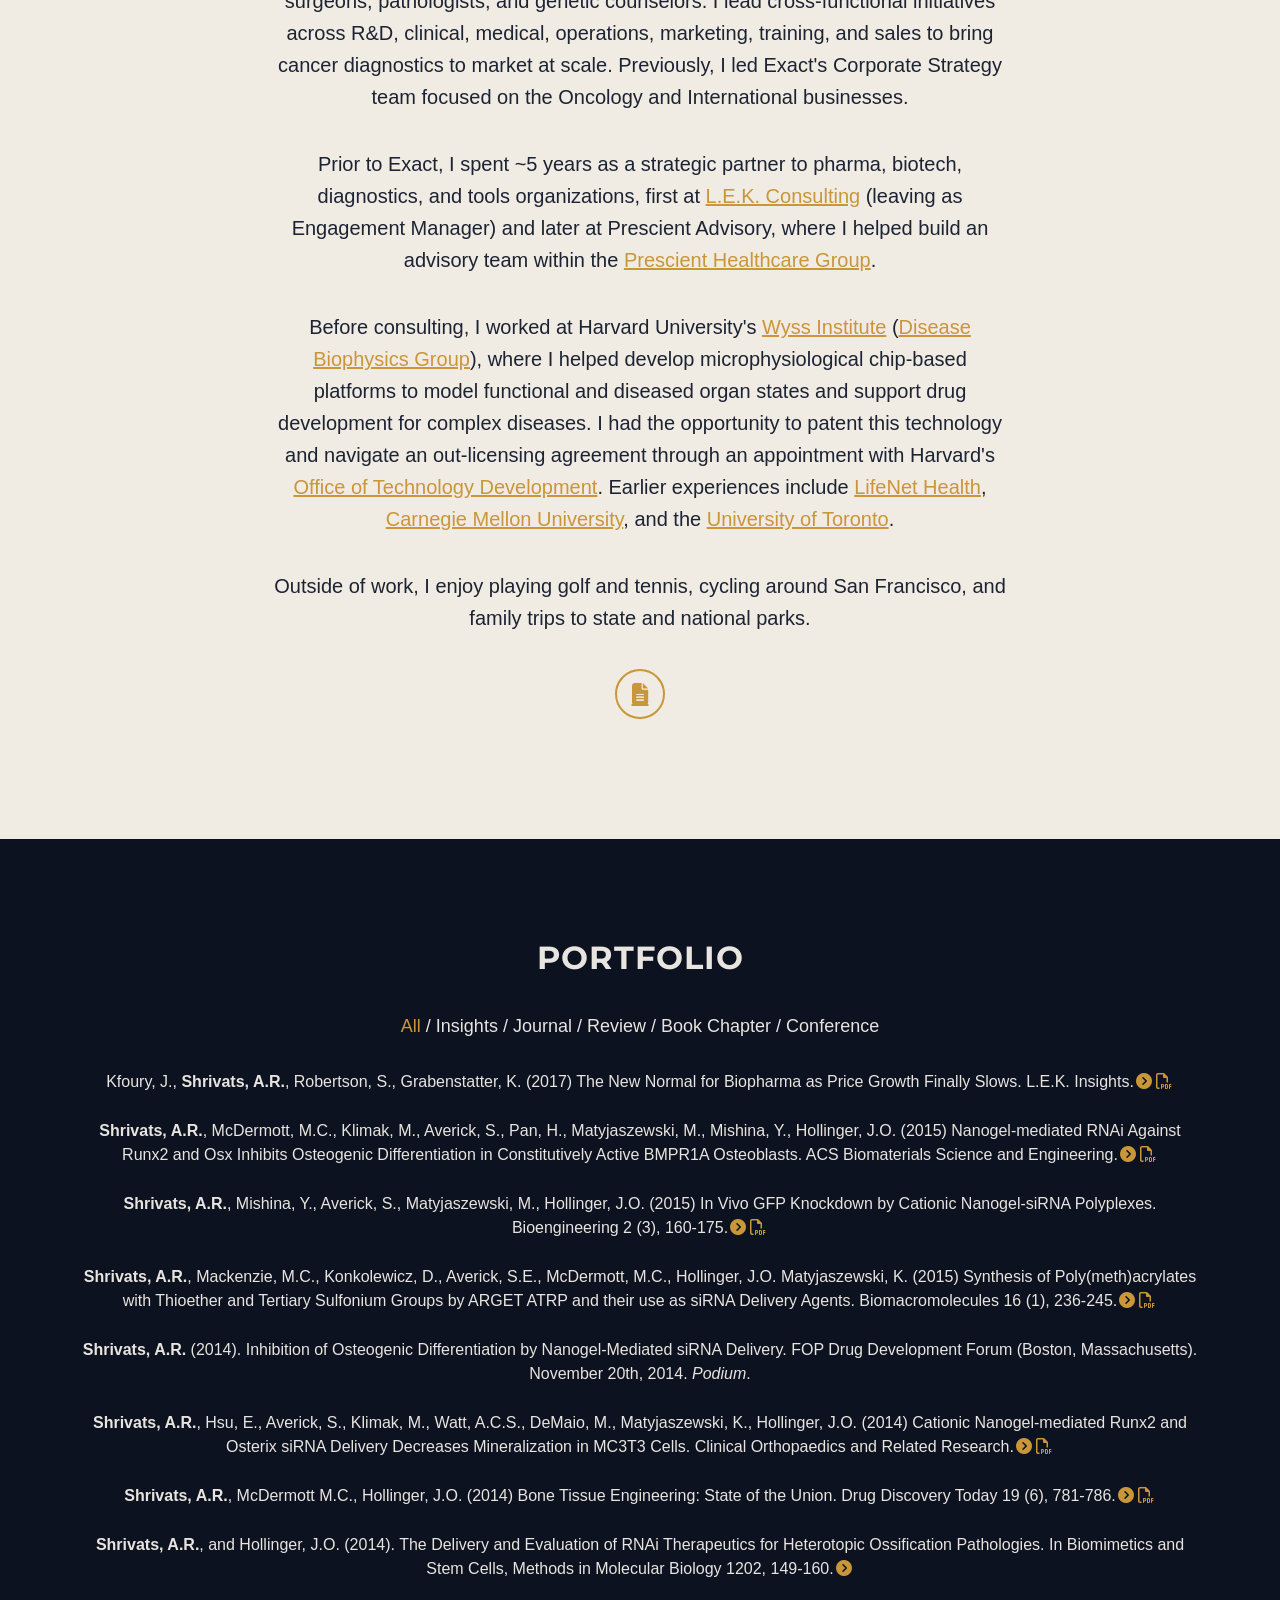
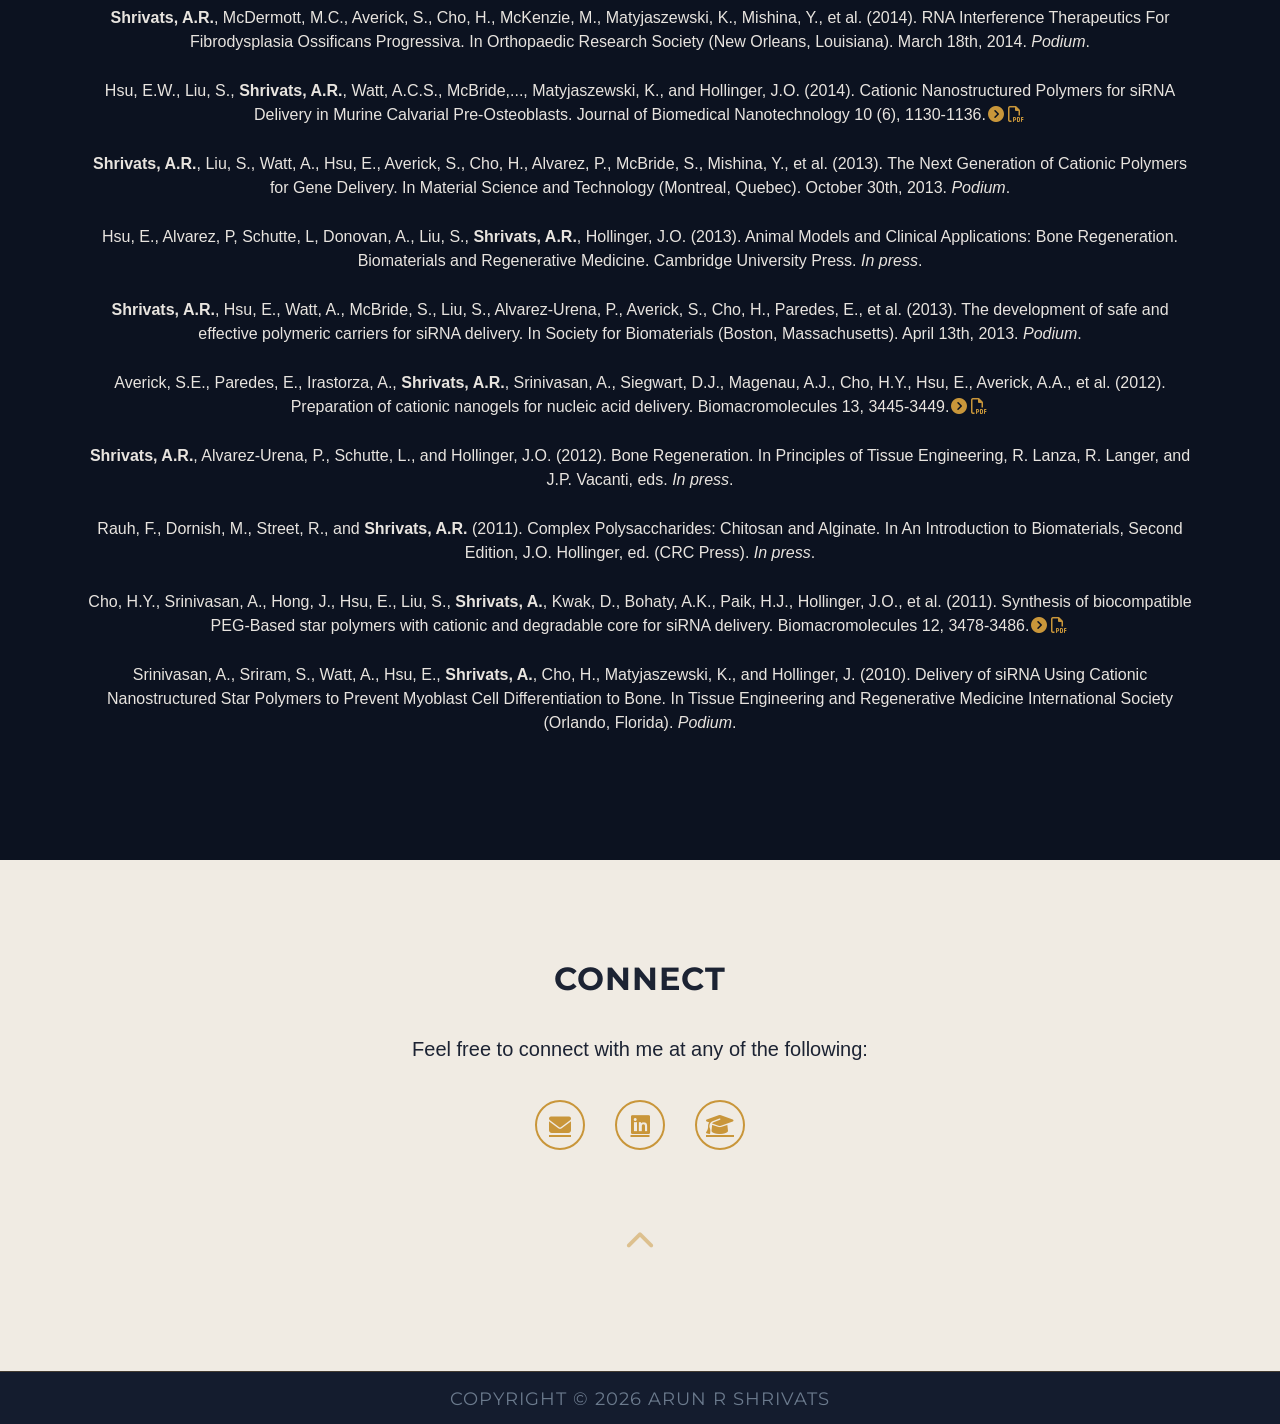
==== commit 3246cd97: "Fix broken Prescient Advisory link" ====
--- a/index.html
+++ b/index.html
@@ -77,7 +77,7 @@
 
                     <p>Today, I lead a $700M global early-stage cancer diagnostics business. My portfolio spans Oncotype DX, Riskguard hereditary cancer testing, AI-powered digital pathology products, and a multi-product portfolio platform serving oncologists, surgeons, pathologists, and genetic counselors. I lead cross-functional initiatives across R&D, clinical, medical, operations, marketing, training, and sales to bring cancer diagnostics to market at scale. Previously, I led Exact's Corporate Strategy team focused on the Oncology and International businesses.</p>
 
-                    <p>Prior to Exact, I spent ~5 years as a strategic partner to pharma, biotech, diagnostics, and tools organizations, first at <a href="https://www.lek.com/" target="_blank">L.E.K. Consulting</a> (leaving as Engagement Manager) and later at <a href="https://prescienthg.com/businesses/advisory/" target="_blank">Prescient Advisory</a>, where I helped build an advisory team within the <a href="https://prescienthg.com/" target="_blank">Prescient Healthcare Group</a>.</p>
+                    <p>Prior to Exact, I spent ~5 years as a strategic partner to pharma, biotech, diagnostics, and tools organizations, first at <a href="https://www.lek.com/" target="_blank">L.E.K. Consulting</a> (leaving as Engagement Manager) and later at Prescient Advisory, where I helped build an advisory team within the <a href="https://prescienthg.com/" target="_blank">Prescient Healthcare Group</a>.</p>
 
                     <p>Before consulting, I worked at Harvard University's <a href="https://wyss.harvard.edu/" target="_blank">Wyss Institute</a> (<a href="https://diseasebiophysics.seas.harvard.edu/" target="_blank">Disease Biophysics Group</a>), where I helped develop microphysiological chip-based platforms to model functional and diseased organ states and support drug development for complex diseases. I had the opportunity to patent this technology and navigate an out-licensing agreement through an appointment with Harvard's <a href="https://otd.harvard.edu/" target="_blank">Office of Technology Development</a>. Earlier experiences include <a href="https://www.lifenethealth.org/" target="_blank">LifeNet Health</a>, <a href="https://www.cmu.edu/bme/" target="_blank">Carnegie Mellon University</a>, and the <a href="https://engsci.utoronto.ca/" target="_blank">University of Toronto</a>.</p>
 
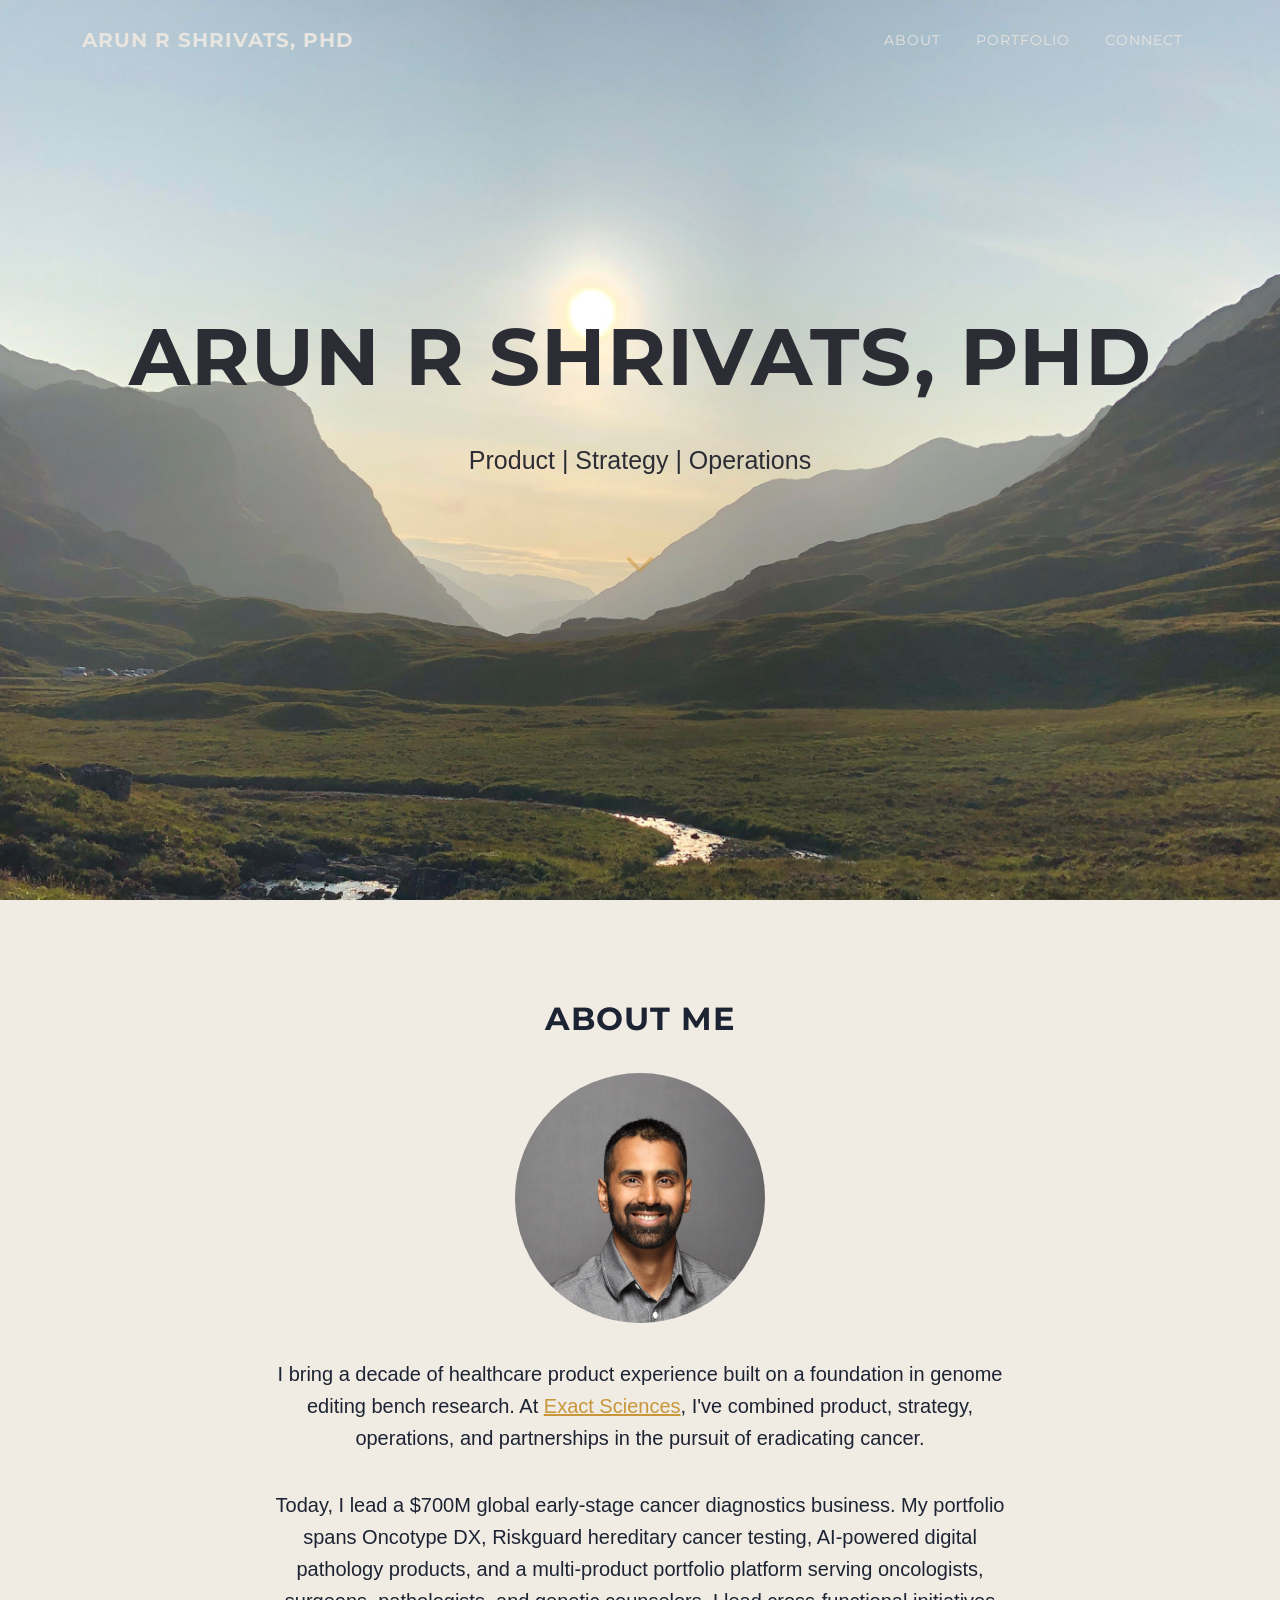
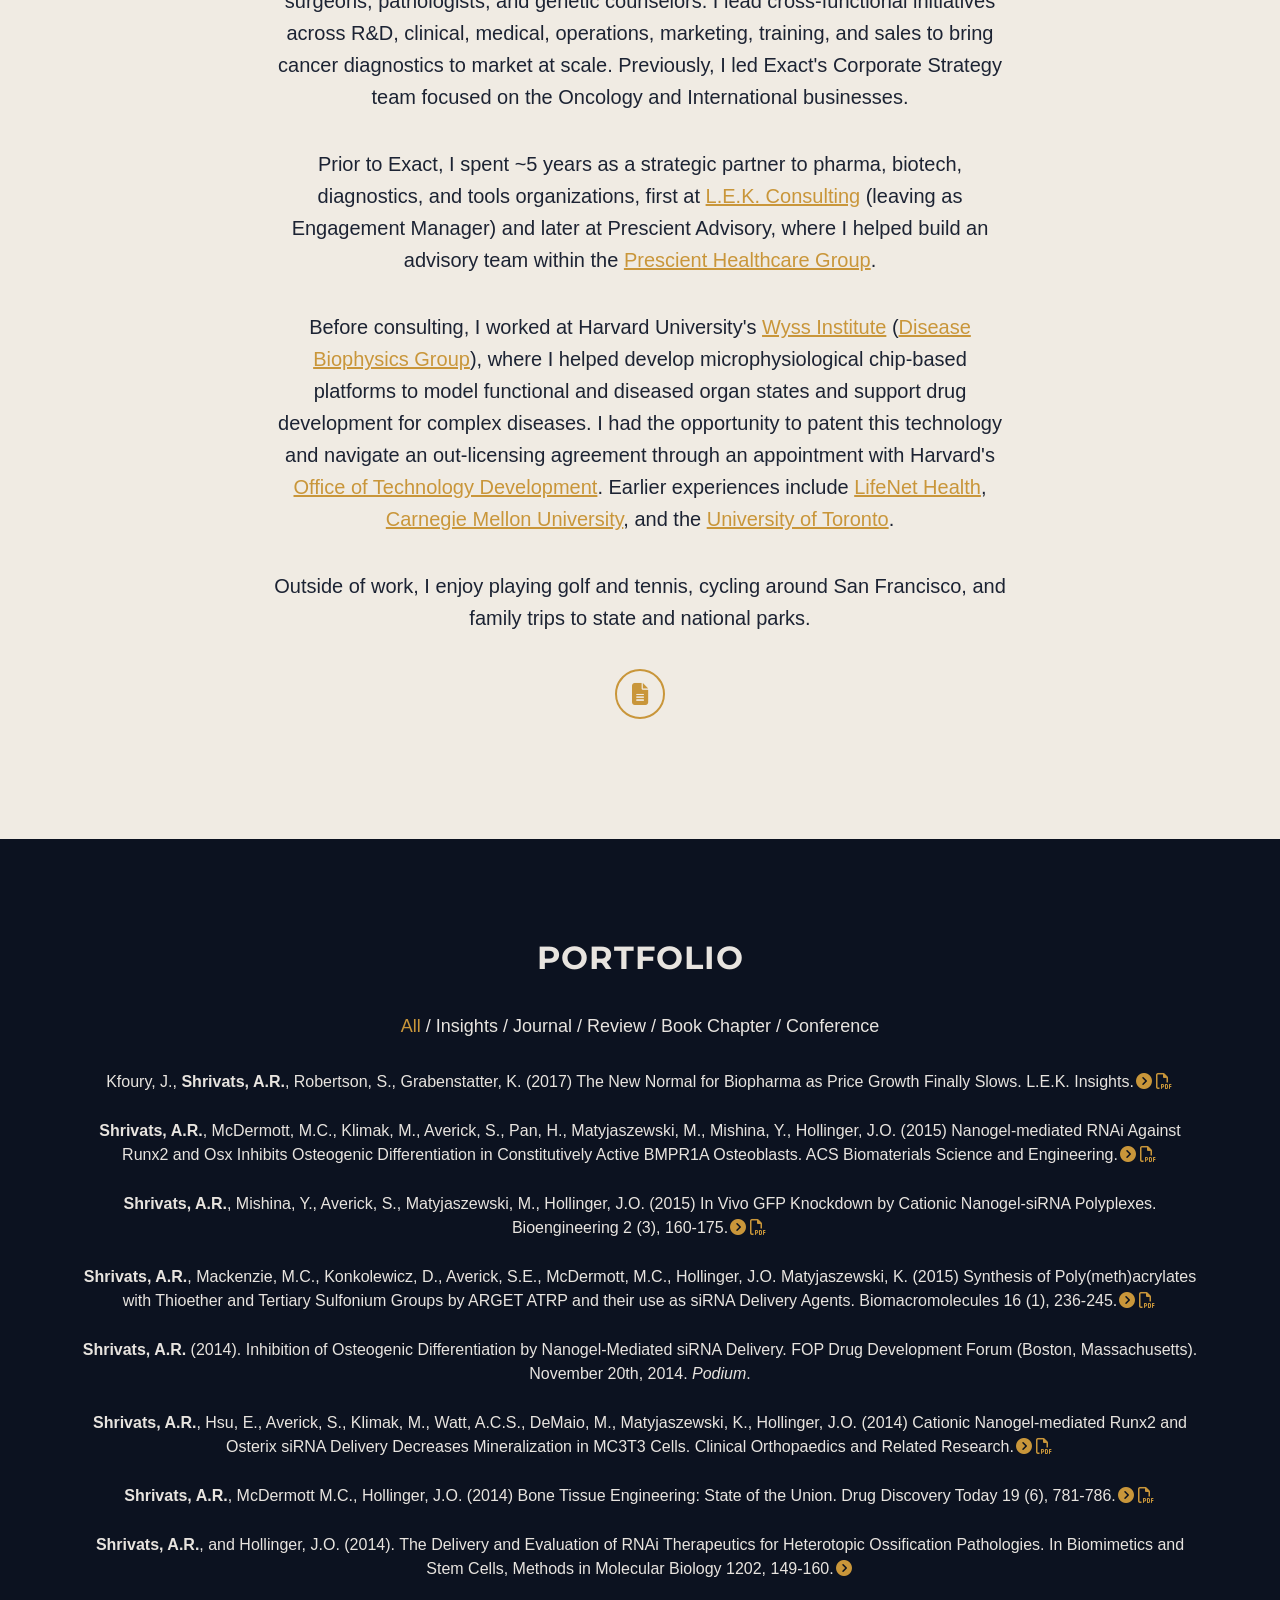
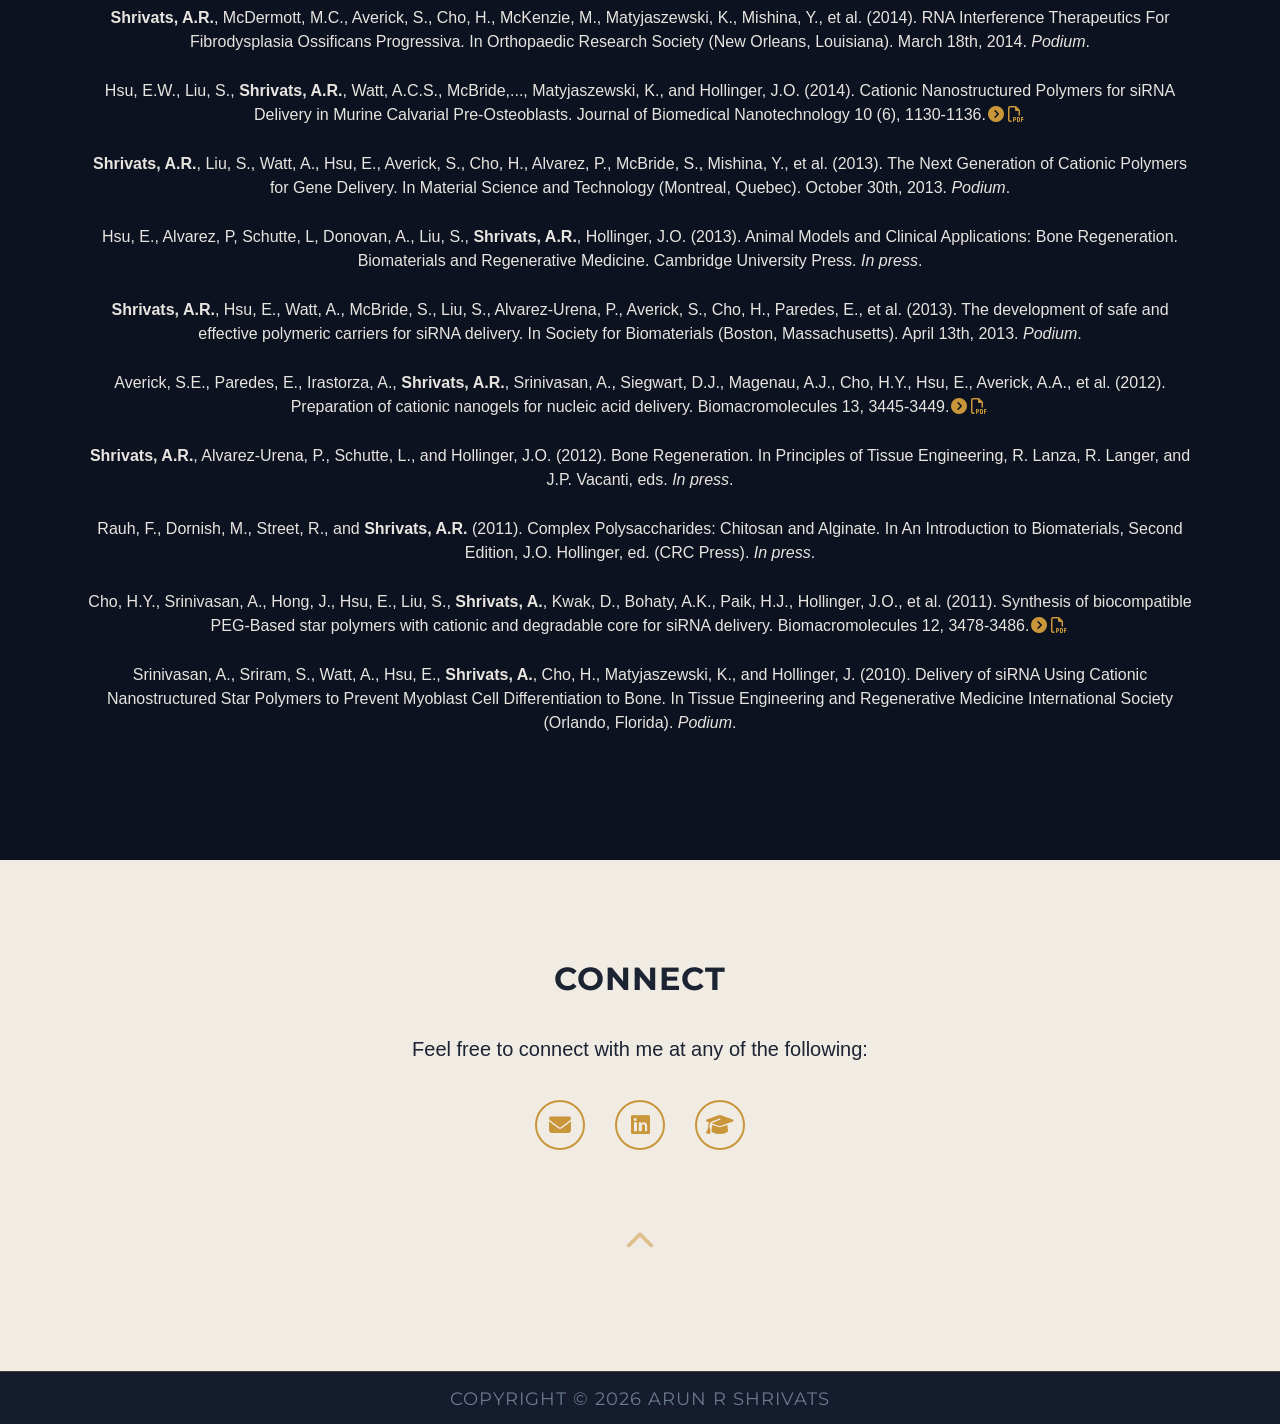
==== commit 853da259: "Add split-tone compass SVG favicon Co-Authored-By: Claude Opus 4.6 <noreply@anthropic.com>" ====
--- a/index.html
+++ b/index.html
@@ -7,6 +7,7 @@
     <meta name="description" content="Arun R Shrivats Personal Site">
     <meta name="author" content="Arun R Shrivats">
     <meta name="keywords" content="Arun R Shrivats, Biomedical Engineering, Carnegie Mellon, CMU, Lifenet Health, Harvard">
+    <link rel="icon" href="img/favicon.svg" type="image/svg+xml">
     <link rel="shortcut icon" href="img/favicon.ico">
 
     <title>Arun R Shrivats</title>
--- a/css/grayscale.css
+++ b/css/grayscale.css
@@ -251,6 +251,7 @@
     display: inline-flex;
     align-items: center;
     justify-content: center;
+    text-decoration: none;
     width: 50px;
     height: 50px;
     font-size: 22px;
@@ -260,8 +261,7 @@
     transition: all .3s ease-in-out;
 }
 
-.social-icons a:hover,
-.social-icons a:focus {
+.social-icons a:hover {
     color: #0c1220;
     background-color: #c9963a;
     border-color: #c9963a;
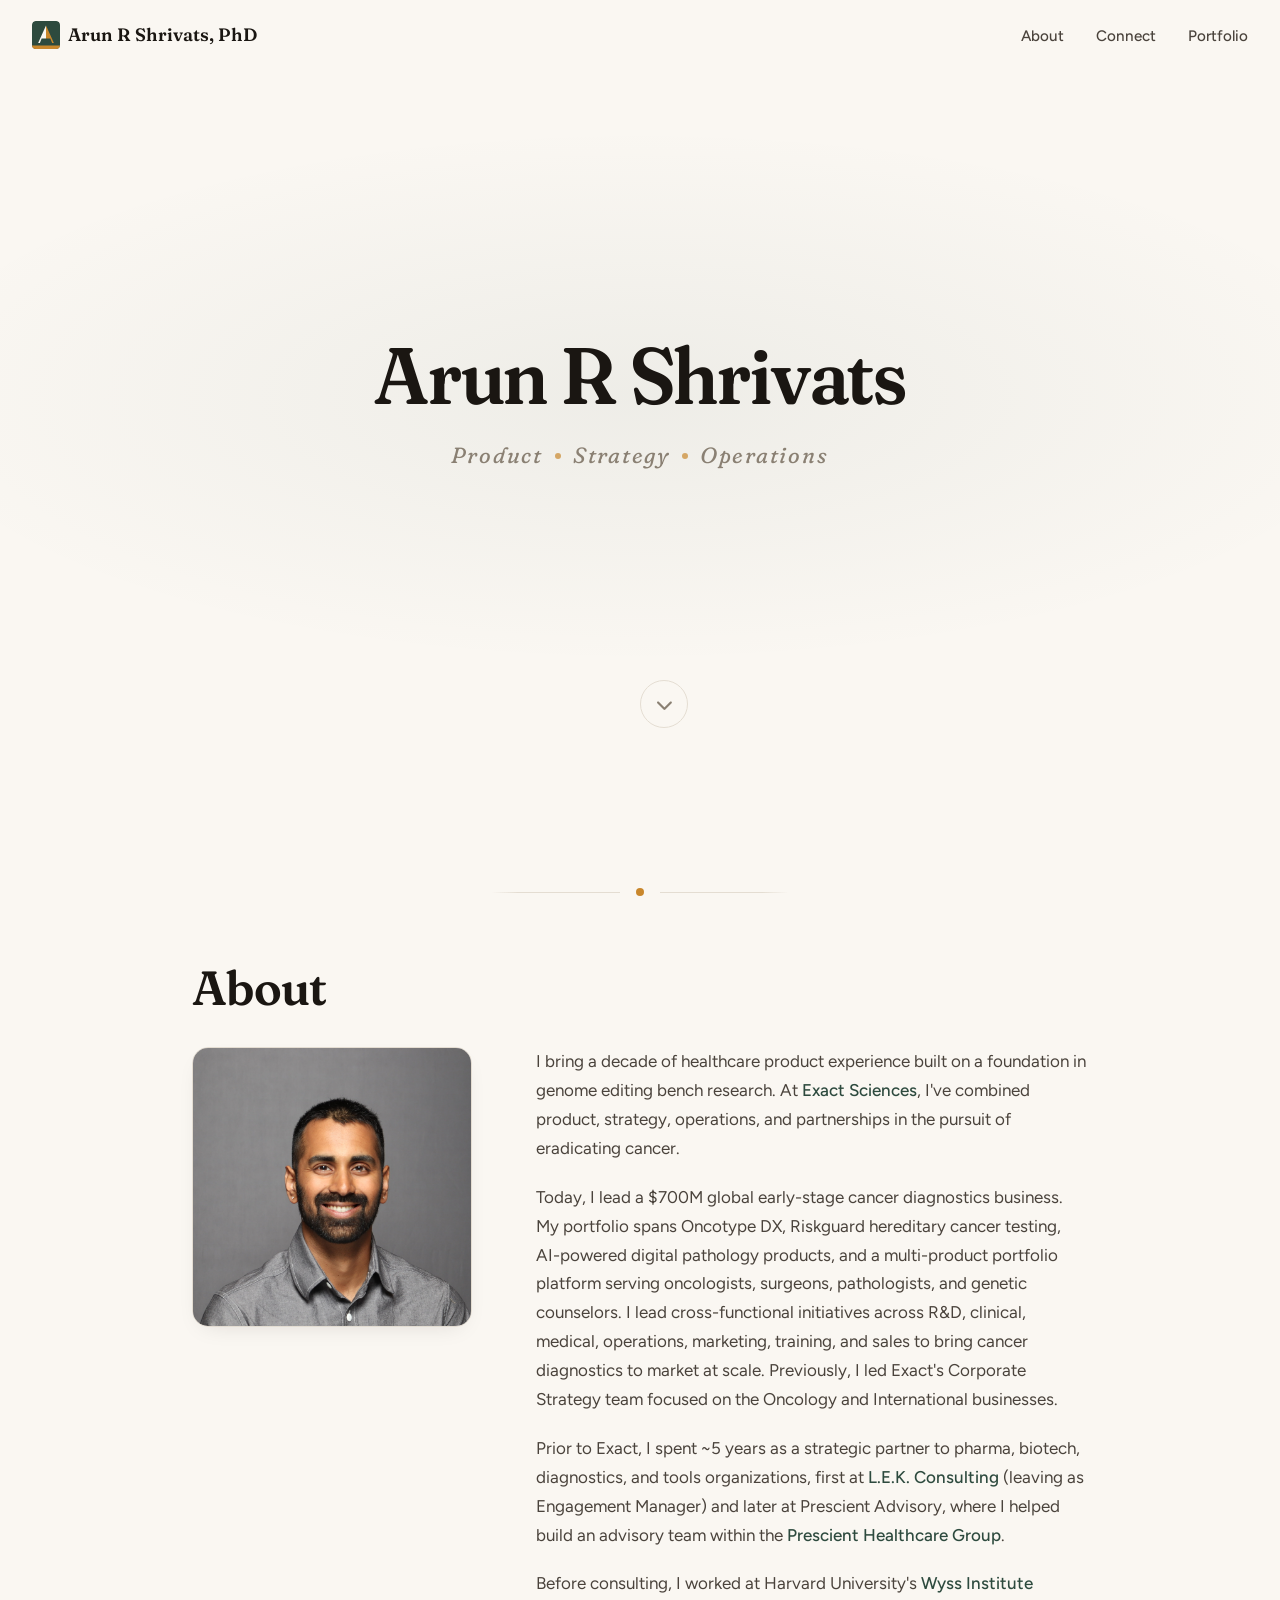
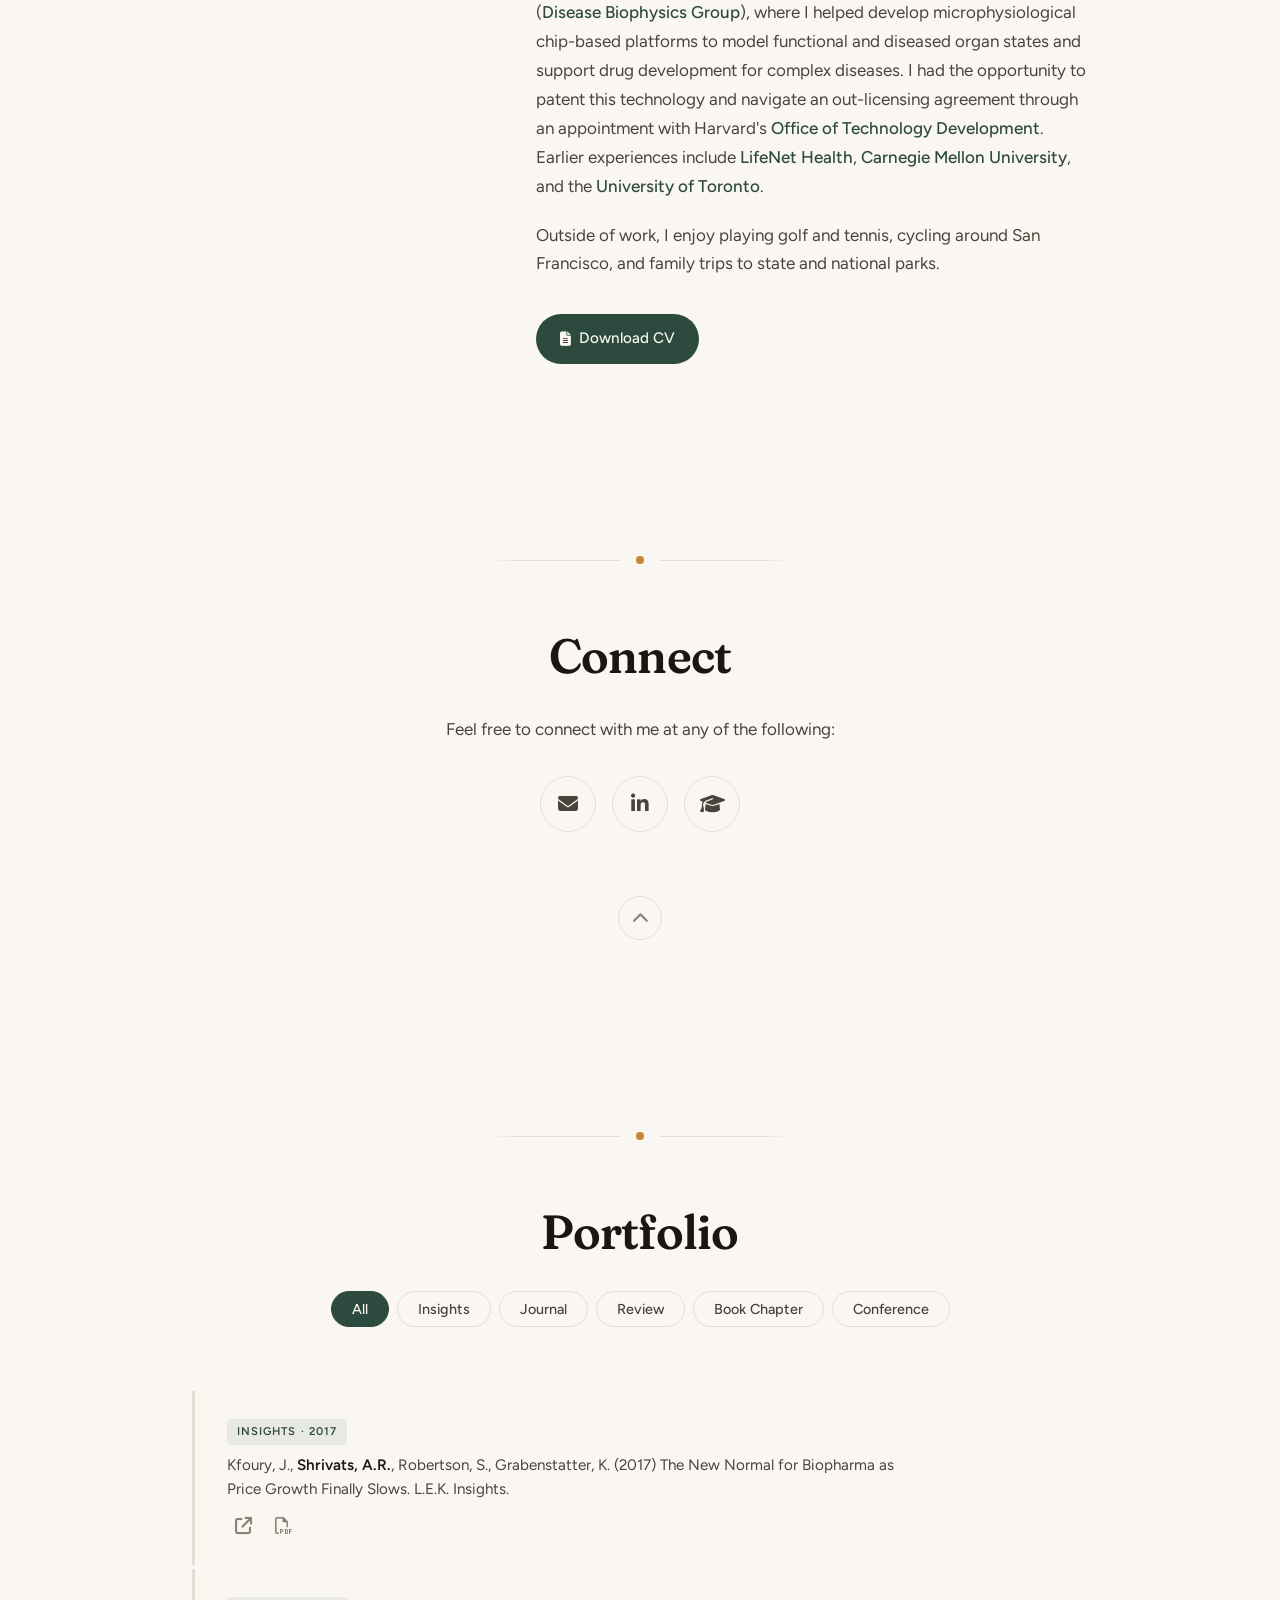
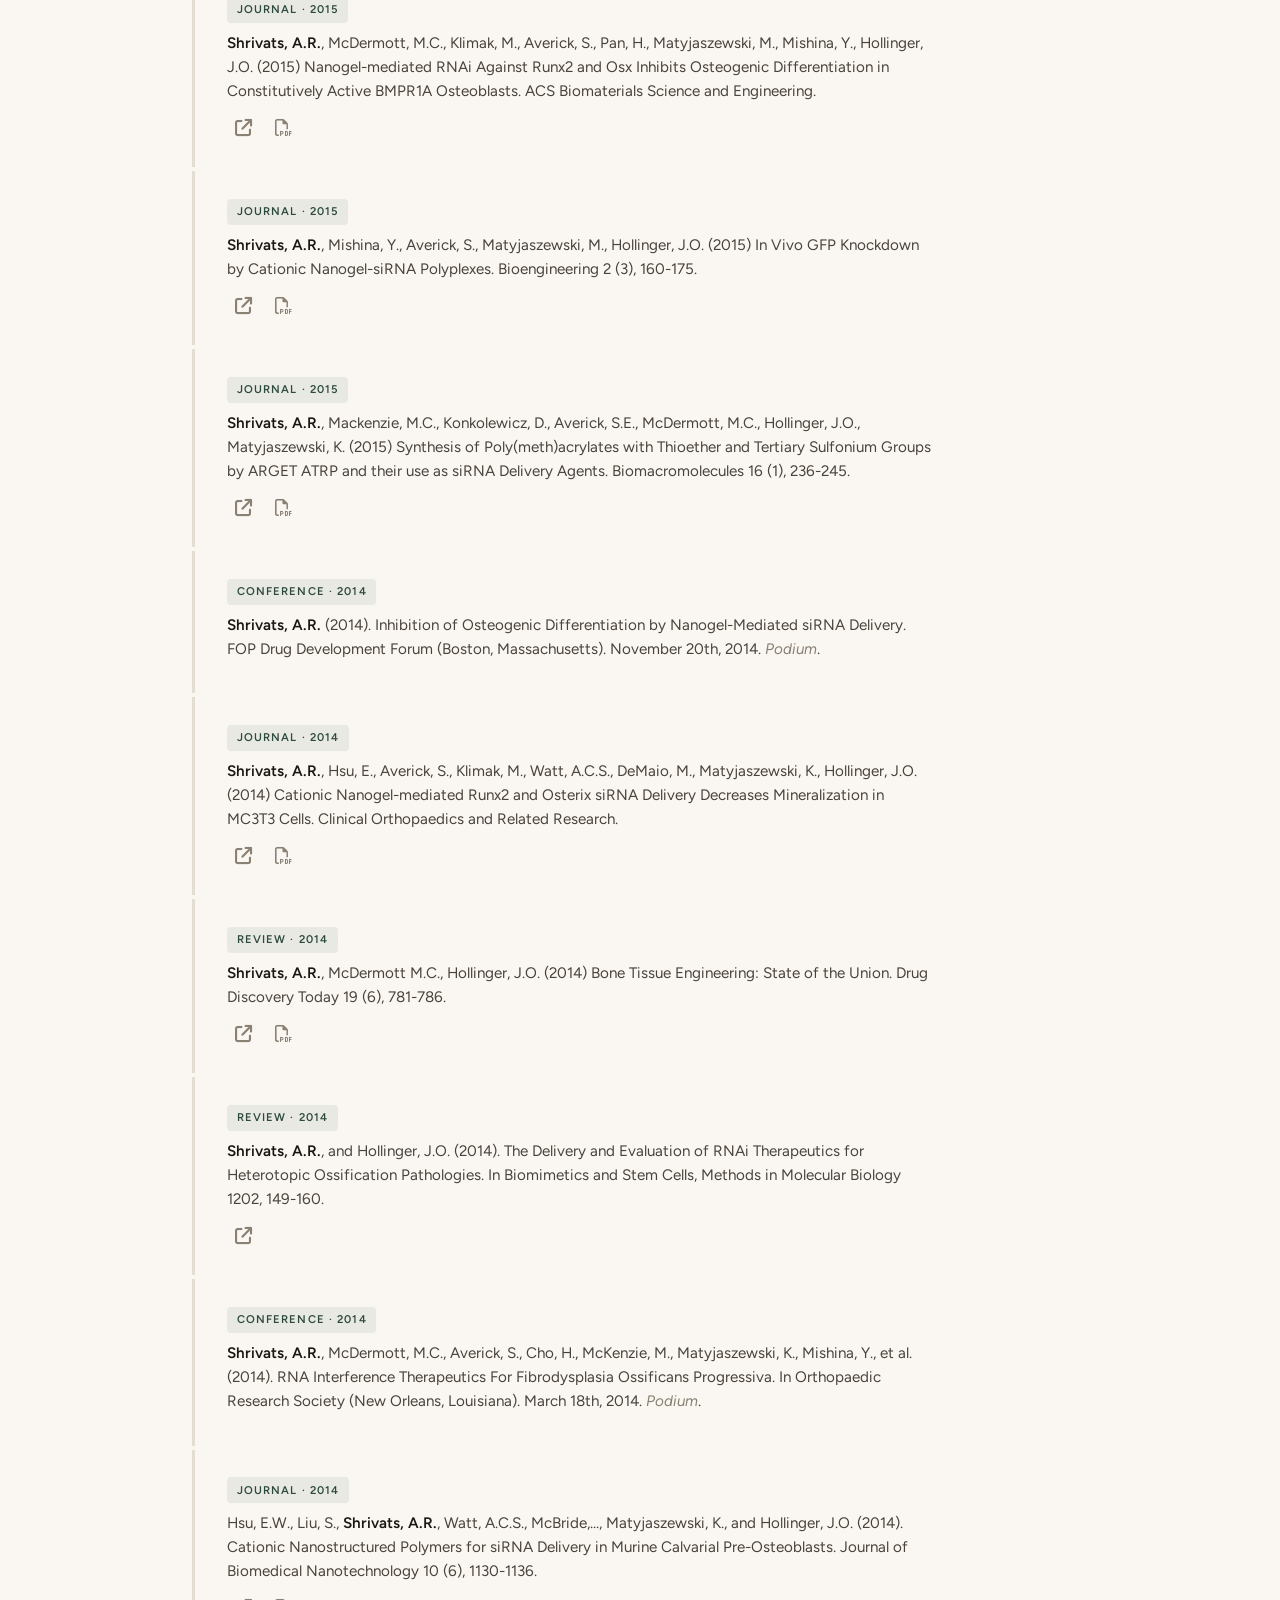
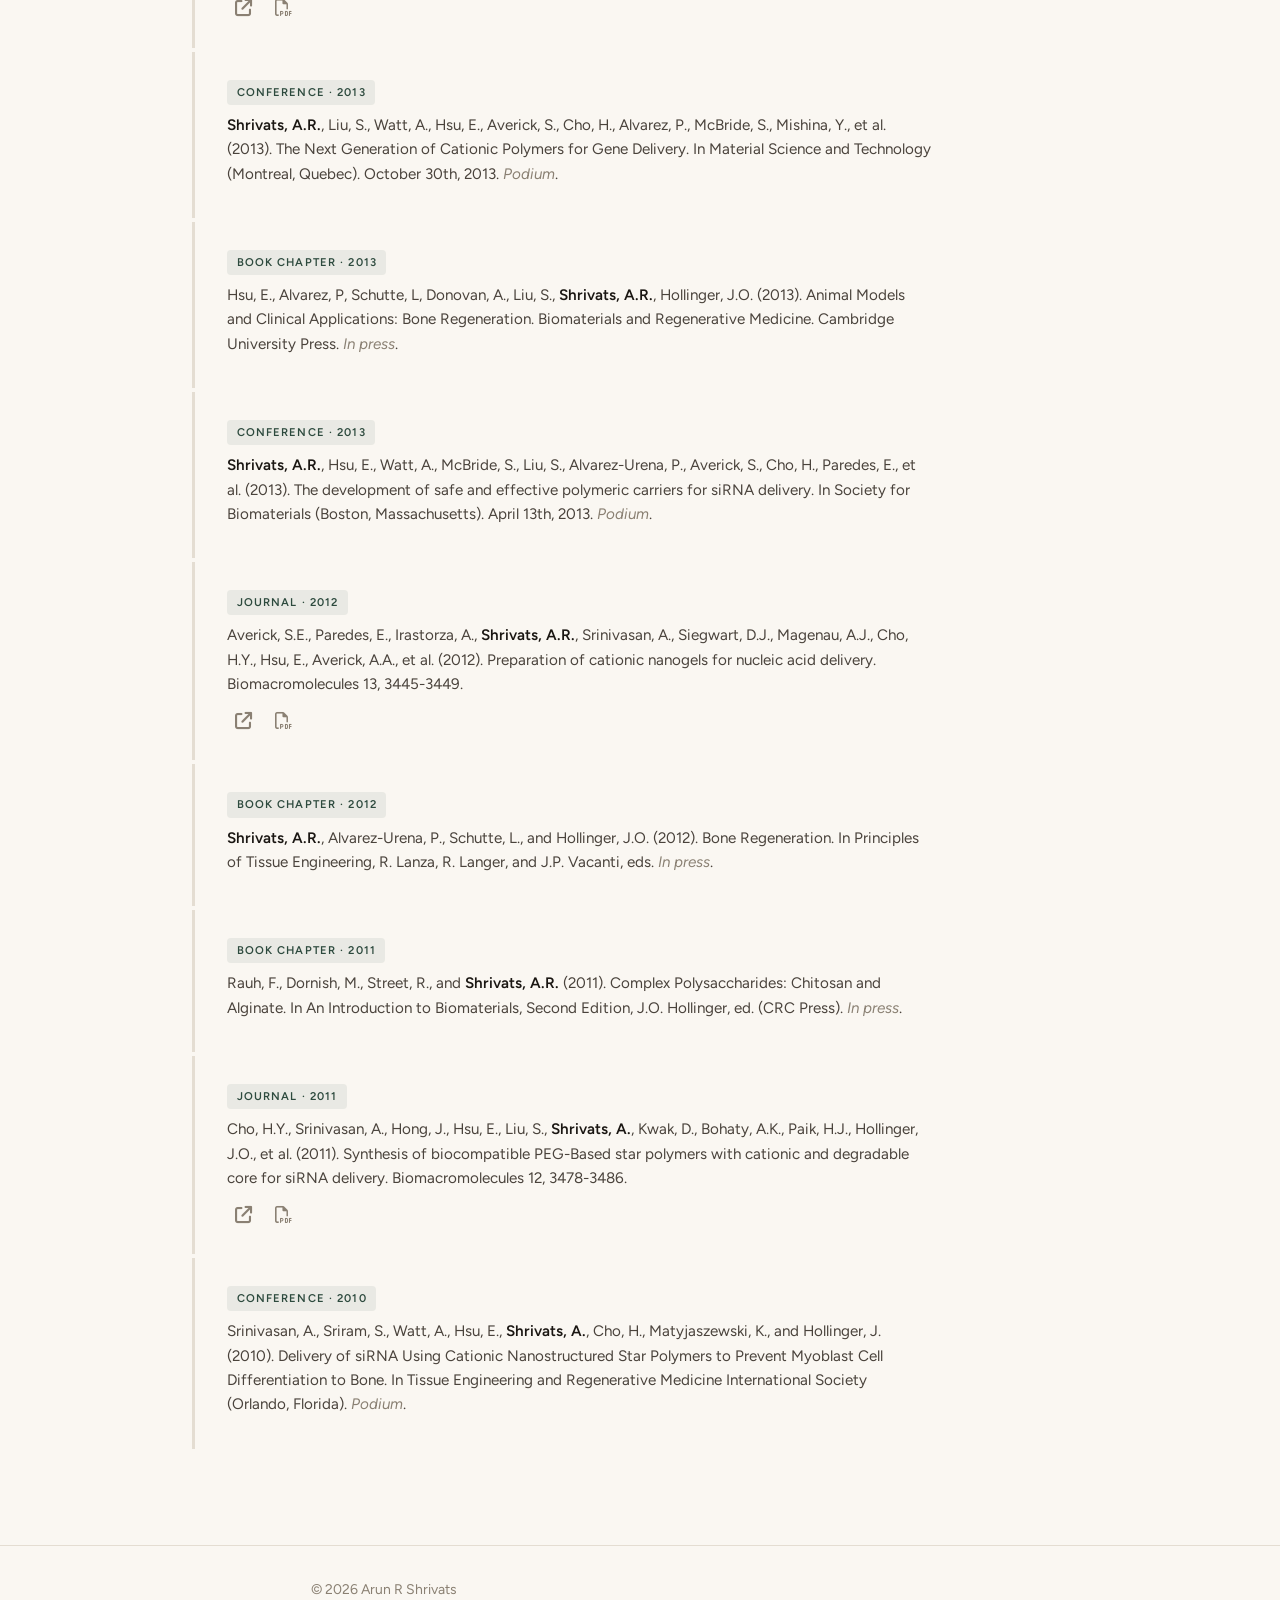
==== commit 62d09455: "Redesign site: editorial theme, drop Bootstrap, improve mobile UX Replaces the Bootstrap-based dark " ====
--- a/index.html
+++ b/index.html
@@ -4,203 +4,1004 @@
 <head>
     <meta charset="utf-8">
     <meta name="viewport" content="width=device-width, initial-scale=1">
-    <meta name="description" content="Arun R Shrivats Personal Site">
+    <meta name="description" content="Arun R Shrivats — Engineer, Scientist, Strategist">
     <meta name="author" content="Arun R Shrivats">
-    <meta name="keywords" content="Arun R Shrivats, Biomedical Engineering, Carnegie Mellon, CMU, Lifenet Health, Harvard">
+    <meta name="keywords" content="Arun R Shrivats, Biomedical Engineering, Carnegie Mellon, CMU, Exact Sciences, Harvard, Wyss Institute">
+    <meta name="google-site-verification" content="ACS8FS3uIZS845VQPuW9UyNc2YnIIG_Gxxw8VELh3TI">
     <link rel="icon" href="img/favicon.svg" type="image/svg+xml">
-    <link rel="shortcut icon" href="img/favicon.ico">
 
     <title>Arun R Shrivats</title>
 
-    <!-- Google Verification -->
-    <meta name="google-site-verification" content="ACS8FS3uIZS845VQPuW9UyNc2YnIIG_Gxxw8VELh3TI" />
-
-    <!-- Bootstrap 5.3 CSS -->
-    <link href="https://cdn.jsdelivr.net/npm/bootstrap@5.3.3/dist/css/bootstrap.min.css" rel="stylesheet">
-
-    <!-- Custom CSS -->
-    <link href="css/grayscale.css" rel="stylesheet">
+    <!-- Fonts: Fraunces (editorial serif) + Figtree (friendly sans) -->
+    <link rel="preconnect" href="https://fonts.googleapis.com">
+    <link rel="preconnect" href="https://fonts.gstatic.com" crossorigin>
+    <link href="https://fonts.googleapis.com/css2?family=Fraunces:ital,opsz,wght@0,9..144,300..900;1,9..144,300..900&family=Figtree:wght@300..900&display=swap" rel="stylesheet">
 
     <!-- Font Awesome 6 -->
     <link href="https://cdnjs.cloudflare.com/ajax/libs/font-awesome/6.5.1/css/all.min.css" rel="stylesheet">
 
-    <!-- Google Fonts -->
-    <link href="https://fonts.googleapis.com/css2?family=Lora:ital,wght@0,400;0,700;1,400;1,700&family=Montserrat:wght@400;700&display=swap" rel="stylesheet">
+    <!-- All styles inline — zero framework dependencies -->
+    <style>
+    /* ════════════════════════════════════════════════════════════════
+       DESIGN TOKENS
+       ════════════════════════════════════════════════════════════════ */
+    :root {
+        --cream:        #faf7f2;
+        --paper:        #ffffff;
+        --ink:          #1a1612;
+        --ink-soft:     #4a433c;
+        --stone:        #8a8073;
+        --line:         #e4ddd2;
+        --forest:       #2d4a3e;
+        --forest-hover: #3a5f50;
+        --ochre:        #c9872c;
+        --ochre-soft:   #e8c988;
+
+        --font-display: 'Fraunces', Georgia, serif;
+        --font-body:    'Figtree', -apple-system, sans-serif;
+
+        --space-xs:  0.5rem;
+        --space-sm:  1rem;
+        --space-md:  2rem;
+        --space-lg:  4rem;
+        --space-xl:  6rem;
+
+        --content-max:  44rem;
+        --content-wide: 56rem;
+    }
+
+    /* ════════════════════════════════════════════════════════════════
+       RESET & BASE
+       ════════════════════════════════════════════════════════════════ */
+    * { margin: 0; padding: 0; box-sizing: border-box; }
+
+    html {
+        scroll-behavior: smooth;
+        scroll-padding-top: 5rem;
+    }
+
+    body {
+        font-family: var(--font-body);
+        font-size: 1.0625rem;
+        line-height: 1.7;
+        color: var(--ink);
+        background: var(--cream);
+        -webkit-font-smoothing: antialiased;
+        -moz-osx-font-smoothing: grayscale;
+        overflow-x: hidden;
+    }
+
+    ::selection {
+        background: var(--ochre-soft);
+        color: var(--ink);
+    }
+
+    /* ════════════════════════════════════════════════════════════════
+       TYPOGRAPHY
+       ════════════════════════════════════════════════════════════════ */
+    h1, h2, h3 {
+        font-family: var(--font-display);
+        font-weight: 600;
+        line-height: 1.15;
+        letter-spacing: -0.015em;
+        font-variation-settings: 'SOFT' 50, 'WONK' 0;
+    }
+
+    h1 {
+        font-size: clamp(2.75rem, 7vw, 5rem);
+        font-variation-settings: 'SOFT' 70, 'WONK' 0;
+    }
+
+    h2 {
+        font-size: clamp(2rem, 4.5vw, 3rem);
+        margin-bottom: var(--space-md);
+    }
+
+    p {
+        margin-bottom: 1.25rem;
+        max-width: var(--content-max);
+    }
+
+    a {
+        color: var(--forest);
+        text-decoration: none;
+        transition: color 0.2s ease;
+    }
+
+    a:hover { color: var(--forest-hover); }
+
+    p a {
+        position: relative;
+        font-weight: 500;
+    }
+
+    p a::after {
+        content: '';
+        position: absolute;
+        left: 0;
+        bottom: -2px;
+        width: 100%;
+        height: 1px;
+        background: var(--ochre);
+        transform: scaleX(0);
+        transform-origin: right;
+        transition: transform 0.3s ease;
+    }
+
+    p a:hover::after {
+        transform: scaleX(1);
+        transform-origin: left;
+    }
+
+    /* ════════════════════════════════════════════════════════════════
+       NAVIGATION
+       ════════════════════════════════════════════════════════════════ */
+    .nav {
+        position: fixed;
+        top: 0;
+        left: 0;
+        right: 0;
+        z-index: 100;
+        padding: 1.25rem var(--space-md);
+        display: flex;
+        align-items: center;
+        justify-content: space-between;
+        background: rgba(250, 247, 242, 0);
+        backdrop-filter: blur(0px);
+        -webkit-backdrop-filter: blur(0px);
+        transition: background 0.3s ease, backdrop-filter 0.3s ease,
+                    border-color 0.3s ease, padding 0.3s ease;
+        border-bottom: 1px solid transparent;
+    }
+
+    .nav.scrolled {
+        background: rgba(250, 247, 242, 0.85);
+        backdrop-filter: blur(12px);
+        -webkit-backdrop-filter: blur(12px);
+        border-bottom-color: var(--line);
+        padding: 0.875rem var(--space-md);
+    }
+
+    .nav-brand {
+        font-family: var(--font-display);
+        font-size: 1.125rem;
+        font-weight: 600;
+        color: var(--ink);
+        font-variation-settings: 'SOFT' 40;
+        display: inline-flex;
+        align-items: center;
+        gap: 0.5rem;
+    }
+
+    .nav-logo {
+        border-radius: 4px;
+    }
+
+    .nav-links {
+        display: flex;
+        gap: 2rem;
+        list-style: none;
+    }
+
+    .nav-links a {
+        color: var(--ink-soft);
+        font-size: 0.95rem;
+        font-weight: 500;
+        position: relative;
+        padding: 0.25rem 0;
+    }
+
+    .nav-links a::after {
+        content: '';
+        position: absolute;
+        left: 0;
+        bottom: 0;
+        width: 100%;
+        height: 2px;
+        background: var(--forest);
+        transform: scaleX(0);
+        transition: transform 0.25s ease;
+    }
+
+    .nav-links a:hover { color: var(--ink); }
+    .nav-links a:hover::after { transform: scaleX(1); }
+
+    .nav-toggle {
+        display: none;
+        background: none;
+        border: none;
+        font-size: 1.5rem;
+        color: var(--ink);
+        cursor: pointer;
+        padding: 0.25rem;
+        -webkit-tap-highlight-color: transparent;
+    }
+
+    @media (max-width: 720px) {
+        .nav { padding: 1rem 1.25rem; }
+        .nav.scrolled { padding: 0.75rem 1.25rem; }
+        .nav-toggle { display: block; }
+        .nav-links {
+            position: fixed;
+            top: 3.5rem;
+            right: 1rem;
+            flex-direction: column;
+            gap: 0;
+            background: var(--paper);
+            border: 1px solid var(--line);
+            border-radius: 12px;
+            padding: 0.5rem;
+            box-shadow: 0 12px 32px -8px rgba(26, 22, 18, 0.12);
+            transform: scale(0.95);
+            opacity: 0;
+            pointer-events: none;
+            transition: transform 0.2s ease, opacity 0.2s ease;
+        }
+        .nav-links.open {
+            transform: scale(1);
+            opacity: 1;
+            pointer-events: auto;
+        }
+        .nav-links a {
+            padding: 0.75rem 1.5rem;
+            display: block;
+        }
+        .nav-links a::after { display: none; }
+    }
+
+    /* ════════════════════════════════════════════════════════════════
+       HERO
+       ════════════════════════════════════════════════════════════════ */
+    .hero {
+        min-height: 88vh;
+        display: flex;
+        flex-direction: column;
+        align-items: center;
+        justify-content: center;
+        text-align: center;
+        padding: var(--space-xl) var(--space-md) var(--space-lg);
+        position: relative;
+    }
+
+    .hero::before {
+        content: '';
+        position: absolute;
+        top: 10%;
+        left: 50%;
+        width: 140%;
+        height: 80%;
+        transform: translateX(-50%);
+        background: radial-gradient(ellipse at center,
+            rgba(45, 74, 62, 0.06) 0%,
+            rgba(45, 74, 62, 0) 60%);
+        pointer-events: none;
+        z-index: 0;
+    }
+
+    .hero-content {
+        position: relative;
+        z-index: 1;
+    }
+
+    .hero h1 {
+        margin-bottom: var(--space-sm);
+        opacity: 0;
+        transform: translateY(20px);
+        animation: rise 0.9s 0.1s cubic-bezier(0.22, 1, 0.36, 1) forwards;
+    }
+
+    .hero-tagline {
+        font-family: var(--font-display);
+        font-style: italic;
+        font-size: clamp(1rem, 2.2vw, 1.375rem);
+        color: var(--stone);
+        letter-spacing: 0.08em;
+        font-weight: 400;
+        font-variation-settings: 'SOFT' 100;
+        display: inline-flex;
+        align-items: center;
+        gap: 0.75rem;
+        flex-wrap: wrap;
+        justify-content: center;
+        opacity: 0;
+        transform: translateY(20px);
+        animation: rise 0.9s 0.3s cubic-bezier(0.22, 1, 0.36, 1) forwards;
+    }
+
+    .hero-tagline .sep {
+        display: inline-block;
+        width: 6px;
+        height: 6px;
+        border-radius: 50%;
+        background: var(--ochre);
+        opacity: 0.7;
+    }
+
+    .hero-scroll {
+        position: absolute;
+        bottom: var(--space-lg);
+        left: 50%;
+        transform: translateX(-50%);
+        width: 48px;
+        height: 48px;
+        border-radius: 50%;
+        border: 1.5px solid var(--line);
+        display: flex;
+        align-items: center;
+        justify-content: center;
+        color: var(--stone);
+        opacity: 0;
+        animation: rise 0.9s 0.6s cubic-bezier(0.22, 1, 0.36, 1) forwards,
+                   float 2.4s 1.5s ease-in-out infinite;
+        transition: border-color 0.2s ease, color 0.2s ease, background 0.2s ease;
+    }
+
+    .hero-scroll:hover {
+        border-color: var(--forest);
+        color: var(--forest);
+        background: var(--paper);
+    }
+
+    @keyframes rise {
+        to { opacity: 1; transform: translateY(0); }
+    }
+
+    @keyframes float {
+        0%, 100% { transform: translateX(-50%) translateY(0); }
+        50%      { transform: translateX(-50%) translateY(6px); }
+    }
+
+    /* ════════════════════════════════════════════════════════════════
+       SECTIONS
+       ════════════════════════════════════════════════════════════════ */
+    .section {
+        padding: var(--space-xl) var(--space-md);
+    }
+
+    .container {
+        max-width: var(--content-wide);
+        margin: 0 auto;
+    }
+
+    .section-divider {
+        display: flex;
+        align-items: center;
+        justify-content: center;
+        margin-bottom: var(--space-lg);
+        gap: 1rem;
+    }
+
+    .section-divider::before,
+    .section-divider::after {
+        content: '';
+        flex: 1;
+        height: 1px;
+        background: linear-gradient(to var(--dir, right),
+            transparent, var(--line) 20%, var(--line));
+        max-width: 8rem;
+    }
+
+    .section-divider::before { --dir: right; }
+    .section-divider::after  { --dir: left; }
+
+    .section-divider .dot {
+        width: 8px;
+        height: 8px;
+        border-radius: 50%;
+        background: var(--ochre);
+    }
+
+    /* Reveal on scroll */
+    .reveal {
+        opacity: 0;
+        transform: translateY(24px);
+        transition: opacity 0.7s ease, transform 0.7s cubic-bezier(0.22, 1, 0.36, 1);
+    }
+
+    .reveal.visible {
+        opacity: 1;
+        transform: translateY(0);
+    }
+
+    /* ════════════════════════════════════════════════════════════════
+       ABOUT
+       ════════════════════════════════════════════════════════════════ */
+    .about-grid {
+        display: grid;
+        grid-template-columns: minmax(200px, 280px) 1fr;
+        gap: var(--space-lg);
+        align-items: start;
+        margin-top: var(--space-md);
+    }
+
+    .about-photo {
+        position: sticky;
+        top: 7rem;
+    }
+
+    .about-photo img {
+        width: 100%;
+        height: auto;
+        border-radius: 16px;
+        border: 1px solid var(--line);
+        box-shadow: 0 8px 24px -12px rgba(26, 22, 18, 0.15);
+    }
+
+    .about-text p {
+        color: var(--ink-soft);
+    }
+
+    .cv-link {
+        display: inline-flex;
+        align-items: center;
+        gap: 0.5rem;
+        padding: 0.75rem 1.5rem;
+        margin-top: var(--space-sm);
+        background: var(--forest);
+        color: var(--cream);
+        font-weight: 500;
+        font-size: 0.95rem;
+        border-radius: 100px;
+        transition: background 0.2s ease, transform 0.15s ease;
+    }
+
+    .cv-link:hover {
+        background: var(--forest-hover);
+        color: var(--cream);
+        transform: translateY(-2px);
+    }
+
+    .cv-link i { font-size: 0.9rem; }
+
+    @media (max-width: 840px) {
+        .about-grid {
+            grid-template-columns: 1fr;
+            gap: var(--space-md);
+        }
+        .about-photo {
+            position: static;
+            max-width: 220px;
+            margin: 0 auto;
+        }
+    }
+
+    /* ════════════════════════════════════════════════════════════════
+       PORTFOLIO — FILTER PILLS
+       ════════════════════════════════════════════════════════════════ */
+    .filter-pills {
+        display: flex;
+        flex-wrap: wrap;
+        justify-content: center;
+        gap: 0.5rem;
+        margin-bottom: var(--space-lg);
+    }
+
+    .filter-pill {
+        padding: 0.5rem 1.25rem;
+        background: transparent;
+        border: 1.5px solid var(--line);
+        border-radius: 100px;
+        font-family: var(--font-body);
+        font-size: 0.9rem;
+        font-weight: 500;
+        color: var(--ink-soft);
+        cursor: pointer;
+        transition: all 0.2s ease;
+        -webkit-tap-highlight-color: transparent;
+    }
+
+    .filter-pill:hover {
+        border-color: var(--forest);
+        color: var(--forest);
+    }
+
+    .filter-pill.active {
+        background: var(--forest);
+        border-color: var(--forest);
+        color: var(--cream);
+    }
+
+    /* ════════════════════════════════════════════════════════════════
+       PORTFOLIO — PUBLICATION LIST
+       ════════════════════════════════════════════════════════════════ */
+    .pub-list {
+        list-style: none;
+        display: flex;
+        flex-direction: column;
+        gap: 0.25rem;
+    }
+
+    .pub-item {
+        position: relative;
+        padding: 1.5rem 1.5rem 1.5rem 2rem;
+        border-left: 3px solid var(--line);
+        background: transparent;
+        border-radius: 0 8px 8px 0;
+        transition: border-color 0.25s ease, background 0.25s ease,
+                    opacity 0.3s ease, transform 0.3s ease,
+                    max-height 0.3s ease, padding 0.3s ease, margin 0.3s ease;
+        max-height: 500px;
+        overflow: hidden;
+    }
+
+    .pub-item:hover {
+        border-left-color: var(--ochre);
+        background: var(--paper);
+    }
+
+    .pub-item.hidden {
+        opacity: 0;
+        max-height: 0;
+        padding-top: 0;
+        padding-bottom: 0;
+        margin: 0;
+        transform: translateX(-8px);
+        border-left-width: 0;
+    }
+
+    .pub-type {
+        display: inline-block;
+        font-size: 0.7rem;
+        font-weight: 600;
+        text-transform: uppercase;
+        letter-spacing: 0.1em;
+        color: var(--forest);
+        margin-bottom: 0.5rem;
+        padding: 0.2rem 0.6rem;
+        background: rgba(45, 74, 62, 0.08);
+        border-radius: 4px;
+    }
+
+    .pub-citation {
+        font-size: 0.95rem;
+        line-height: 1.6;
+        color: var(--ink-soft);
+        margin-bottom: 0.5rem;
+    }
+
+    .pub-citation b {
+        color: var(--ink);
+        font-weight: 600;
+    }
+
+    .pub-citation em {
+        color: var(--stone);
+    }
+
+    .pub-links {
+        display: flex;
+        gap: 0.5rem;
+    }
+
+    .pub-links a {
+        display: inline-flex;
+        align-items: center;
+        justify-content: center;
+        width: 32px;
+        height: 32px;
+        border-radius: 6px;
+        color: var(--stone);
+        background: transparent;
+        transition: all 0.2s ease;
+    }
+
+    .pub-links a:hover {
+        background: var(--forest);
+        color: var(--cream);
+        transform: translateY(-2px);
+    }
+
+    @media (max-width: 720px) {
+        .pub-item {
+            padding: 1.25rem 1rem 1.25rem 1.25rem;
+        }
+    }
+
+    /* ════════════════════════════════════════════════════════════════
+       CONNECT
+       ════════════════════════════════════════════════════════════════ */
+    .connect { text-align: center; }
+
+    .connect-intro {
+        color: var(--ink-soft);
+        margin: 0 auto var(--space-md);
+    }
+
+    .social-icons {
+        display: flex;
+        justify-content: center;
+        gap: 1rem;
+        margin-bottom: var(--space-lg);
+    }
+
+    .social-icons a {
+        display: flex;
+        align-items: center;
+        justify-content: center;
+        width: 56px;
+        height: 56px;
+        border-radius: 50%;
+        border: 1.5px solid var(--line);
+        color: var(--ink-soft);
+        font-size: 1.25rem;
+        transition: all 0.25s cubic-bezier(0.22, 1, 0.36, 1);
+    }
+
+    .social-icons a:hover {
+        background: var(--forest);
+        border-color: var(--forest);
+        color: var(--cream);
+        transform: translateY(-4px) scale(1.05);
+    }
+
+    .back-top {
+        display: inline-flex;
+        align-items: center;
+        justify-content: center;
+        width: 44px;
+        height: 44px;
+        border-radius: 50%;
+        border: 1.5px solid var(--line);
+        color: var(--stone);
+        transition: all 0.2s ease;
+    }
+
+    .back-top:hover {
+        border-color: var(--ochre);
+        color: var(--ochre);
+        background: var(--paper);
+    }
+
+    /* ════════════════════════════════════════════════════════════════
+       FOOTER
+       ════════════════════════════════════════════════════════════════ */
+    footer {
+        text-align: center;
+        padding: var(--space-md);
+        border-top: 1px solid var(--line);
+        font-size: 0.875rem;
+        color: var(--stone);
+    }
+
+    /* ════════════════════════════════════════════════════════════════
+       RESPONSIVE
+       ════════════════════════════════════════════════════════════════ */
+    @media (max-width: 720px) {
+        .section { padding: var(--space-lg) 1.25rem; }
+        .hero { min-height: 78vh; padding-top: 6rem; }
+        .hero-scroll { bottom: var(--space-md); }
+    }
+
+    @media (prefers-reduced-motion: reduce) {
+        *, *::before, *::after {
+            animation-duration: 0.01ms !important;
+            animation-iteration-count: 1 !important;
+            transition-duration: 0.01ms !important;
+        }
+        .reveal { opacity: 1; transform: none; }
+        html { scroll-behavior: auto; }
+    }
+    </style>
 </head>
 
-<body id="page-top">
-
-    <!-- Navigation -->
-    <nav class="navbar navbar-custom navbar-expand-md fixed-top">
+<body id="top">
+
+    <!-- ═══════════════════════════════════════════════════════════════
+         NAVIGATION
+         ═══════════════════════════════════════════════════════════════ -->
+    <nav class="nav" id="nav">
+        <a href="#top" class="nav-brand">
+            <img src="img/favicon.svg" alt="" class="nav-logo" width="28" height="28">
+            Arun R Shrivats, PhD
+        </a>
+        <button class="nav-toggle" id="navToggle" aria-label="Toggle navigation">
+            <i class="fa-solid fa-bars"></i>
+        </button>
+        <ul class="nav-links" id="navLinks">
+            <li><a href="#about">About</a></li>
+            <li><a href="#connect">Connect</a></li>
+            <li><a href="#portfolio">Portfolio</a></li>
+        </ul>
+    </nav>
+
+    <!-- ═══════════════════════════════════════════════════════════════
+         HERO
+         ═══════════════════════════════════════════════════════════════ -->
+    <header class="hero">
+        <div class="hero-content">
+            <h1>Arun R Shrivats</h1>
+            <p class="hero-tagline">
+                <span>Product</span>
+                <span class="sep"></span>
+                <span>Strategy</span>
+                <span class="sep"></span>
+                <span>Operations</span>
+            </p>
+        </div>
+        <a href="#about" class="hero-scroll" aria-label="Scroll to about">
+            <i class="fa-solid fa-chevron-down"></i>
+        </a>
+    </header>
+
+    <!-- ═══════════════════════════════════════════════════════════════
+         ABOUT
+         ═══════════════════════════════════════════════════════════════ -->
+    <section id="about" class="section">
         <div class="container">
-            <a class="navbar-brand" href="#page-top">Arun R Shrivats, PhD</a>
-            <button type="button" class="navbar-toggler" data-bs-toggle="collapse" data-bs-target="#navbarMain" aria-controls="navbarMain" aria-expanded="false" aria-label="Toggle navigation">
-                <i class="fa-solid fa-bars"></i>
-            </button>
-
-            <div class="collapse navbar-collapse justify-content-end" id="navbarMain">
-                <ul class="navbar-nav">
-                    <li class="nav-item">
-                        <a class="nav-link" href="#about">About</a>
-                    </li>
-                    <li class="nav-item">
-                        <a class="nav-link" href="#portfolio">Portfolio</a>
-                    </li>
-                    <li class="nav-item">
-                        <a class="nav-link" href="#connect">Connect</a>
-                    </li>
-                </ul>
-            </div>
-        </div>
-    </nav>
-
-    <!-- Intro Header -->
-    <header class="intro">
-        <div class="intro-body">
-            <h1 class="brand-heading">Arun R Shrivats, PhD</h1>
-            <p class="intro-text">Product | Strategy | Operations</p>
-            <a href="#about" class="btn btn-circle">
-                <i class="fa-solid fa-chevron-down"></i>
-            </a>
-        </div>
-    </header>
-
-    <!-- About Section -->
-    <section id="about" class="about-section content-section text-center">
-        <div class="container">
-            <div class="row">
-                <div class="col-lg-8 offset-lg-2">
-                    <h2>About Me</h2>
-
-                    <p><img src="img/2025_08_ArunRShrivats.jpeg" class="profile-img" alt="Arun R. Shrivats"></p>
-
-                    <p>I bring a decade of healthcare product experience built on a foundation in genome editing bench research. At <a href="https://www.exactsciences.com/" target="_blank">Exact Sciences</a>, I've combined product, strategy, operations, and partnerships in the pursuit of eradicating cancer.</p>
+            <div class="section-divider reveal"><span class="dot"></span></div>
+            <h2 class="reveal">About</h2>
+
+            <div class="about-grid">
+                <div class="about-photo reveal">
+                    <img src="img/2025_08_ArunRShrivats.jpeg" alt="Arun R. Shrivats">
+                </div>
+
+                <div class="about-text reveal">
+                    <p>I bring a decade of healthcare product experience built on a foundation in genome editing bench research. At <a href="https://www.exactsciences.com/" target="_blank" rel="noopener">Exact Sciences</a>, I've combined product, strategy, operations, and partnerships in the pursuit of eradicating cancer.</p>
 
                     <p>Today, I lead a $700M global early-stage cancer diagnostics business. My portfolio spans Oncotype DX, Riskguard hereditary cancer testing, AI-powered digital pathology products, and a multi-product portfolio platform serving oncologists, surgeons, pathologists, and genetic counselors. I lead cross-functional initiatives across R&D, clinical, medical, operations, marketing, training, and sales to bring cancer diagnostics to market at scale. Previously, I led Exact's Corporate Strategy team focused on the Oncology and International businesses.</p>
 
-                    <p>Prior to Exact, I spent ~5 years as a strategic partner to pharma, biotech, diagnostics, and tools organizations, first at <a href="https://www.lek.com/" target="_blank">L.E.K. Consulting</a> (leaving as Engagement Manager) and later at Prescient Advisory, where I helped build an advisory team within the <a href="https://prescienthg.com/" target="_blank">Prescient Healthcare Group</a>.</p>
-
-                    <p>Before consulting, I worked at Harvard University's <a href="https://wyss.harvard.edu/" target="_blank">Wyss Institute</a> (<a href="https://diseasebiophysics.seas.harvard.edu/" target="_blank">Disease Biophysics Group</a>), where I helped develop microphysiological chip-based platforms to model functional and diseased organ states and support drug development for complex diseases. I had the opportunity to patent this technology and navigate an out-licensing agreement through an appointment with Harvard's <a href="https://otd.harvard.edu/" target="_blank">Office of Technology Development</a>. Earlier experiences include <a href="https://www.lifenethealth.org/" target="_blank">LifeNet Health</a>, <a href="https://www.cmu.edu/bme/" target="_blank">Carnegie Mellon University</a>, and the <a href="https://engsci.utoronto.ca/" target="_blank">University of Toronto</a>.</p>
+                    <p>Prior to Exact, I spent ~5 years as a strategic partner to pharma, biotech, diagnostics, and tools organizations, first at <a href="https://www.lek.com/" target="_blank" rel="noopener">L.E.K. Consulting</a> (leaving as Engagement Manager) and later at Prescient Advisory, where I helped build an advisory team within the <a href="https://prescienthg.com/" target="_blank" rel="noopener">Prescient Healthcare Group</a>.</p>
+
+                    <p>Before consulting, I worked at Harvard University's <a href="https://wyss.harvard.edu/" target="_blank" rel="noopener">Wyss Institute</a> (<a href="https://diseasebiophysics.seas.harvard.edu/" target="_blank" rel="noopener">Disease Biophysics Group</a>), where I helped develop microphysiological chip-based platforms to model functional and diseased organ states and support drug development for complex diseases. I had the opportunity to patent this technology and navigate an out-licensing agreement through an appointment with Harvard's <a href="https://otd.harvard.edu/" target="_blank" rel="noopener">Office of Technology Development</a>. Earlier experiences include <a href="https://www.lifenethealth.org/" target="_blank" rel="noopener">LifeNet Health</a>, <a href="https://www.cmu.edu/bme/" target="_blank" rel="noopener">Carnegie Mellon University</a>, and the <a href="https://engsci.utoronto.ca/" target="_blank" rel="noopener">University of Toronto</a>.</p>
 
                     <p>Outside of work, I enjoy playing golf and tennis, cycling around San Francisco, and family trips to state and national parks.</p>
-                    <div class="social-icons">
-                        <a href="../files/ArunRShrivats_cv.pdf" target="_blank"><i class="fa-solid fa-file-lines"></i></a>
-                    </div>
-                </div>
-            </div>
-        </div>
-    </section>
-
-    <!-- Portfolio Section -->
-    <section id="portfolio" class="portfolio-section content-section text-center">
-        <div class="container">
-            <div class="row">
-                <div class="col-lg-8 offset-lg-2">
-                    <h2>Portfolio</h2>
-                </div>
-            </div>
-            <div class="row">
-                <div class="gallery-category">
-                    <a class="active" data-filter="gallery">All</a> / <a data-filter="gallery-insights">Insights</a> / <a data-filter="gallery-journal">Journal</a> / <a data-filter="gallery-review">Review</a> / <a data-filter="gallery-chapter">Book Chapter</a> / <a data-filter="gallery-conference">Conference</a>
-                </div>
-            </div>
-
-            <ul class="project-gallery">
-                <li class="gallery gallery-insights" data-group="gallery-insights">
-                    Kfoury, J., <b>Shrivats, A.R.</b>, Robertson, S., Grabenstatter, K. (2017) The New Normal for Biopharma as Price Growth Finally Slows. L.E.K. Insights.<a href="https://www.lek.com/insights/new-normal-biopharma-price-growth-finally-slows" target="_blank"><i class="fa-solid fa-circle-chevron-right fa-fw"></i></a><a href="../files/2017_LEK_Biopharma_Drug_Pricing_Growth.pdf" target="_blank"><i class="fa-regular fa-file-pdf fa-fw"></i></a>
-                </li>
-                <li class="gallery gallery-journal" data-group="gallery-journal">
-                    <b>Shrivats, A.R.</b>,  McDermott, M.C., Klimak, M., Averick, S., Pan, H., Matyjaszewski, M., Mishina, Y., Hollinger, J.O. (2015) Nanogel-mediated RNAi Against Runx2 and Osx Inhibits Osteogenic Differentiation in Constitutively Active BMPR1A Osteoblasts. ACS Biomaterials Science and Engineering.<a href="https://pubs.acs.org/doi/abs/10.1021/acsbiomaterials.5b00294" target="_blank"><i class="fa-solid fa-circle-chevron-right fa-fw"></i></a><a href="../files/2015_Shrivats_ACS Biomaterials Science and Engineering.pdf" target="_blank"><i class="fa-regular fa-file-pdf fa-fw"></i></a>
-                </li>
-                <li class="gallery gallery-journal" data-group="gallery-journal">
-                    <b>Shrivats, A.R.</b>,  Mishina, Y., Averick, S., Matyjaszewski, M.,  Hollinger, J.O. (2015) In Vivo GFP Knockdown by Cationic Nanogel-siRNA Polyplexes. Bioengineering 2 (3), 160-175.<a href="https://www.mdpi.com/2306-5354/2/3/160/htm" target="_blank"><i class="fa-solid fa-circle-chevron-right fa-fw"></i></a><a href="../files/2015_Shrivats_Bioengineering.pdf" target="_blank"><i class="fa-regular fa-file-pdf fa-fw"></i></a>
-                </li>
-                <li class="gallery gallery-journal" data-group="gallery-journal">
-                    <b>Shrivats, A.R.</b>, Mackenzie, M.C., Konkolewicz, D., Averick, S.E., McDermott, M.C., Hollinger, J.O. Matyjaszewski, K. (2015) Synthesis of Poly(meth)acrylates with Thioether and Tertiary Sulfonium Groups by ARGET ATRP and their use as siRNA Delivery Agents. Biomacromolecules 16 (1), 236-245.<a href="https://pubs.acs.org/doi/abs/10.1021/bm501449a" target="_blank"><i class="fa-solid fa-circle-chevron-right fa-fw"></i></a><a href="../files/2015_Shrivats_Biomacromolecules.pdf" target="_blank"><i class="fa-regular fa-file-pdf fa-fw"></i></a>
-                </li>
-                <li class="gallery gallery-conference" data-group="gallery-conference">
-                    <b>Shrivats, A.R.</b> (2014). Inhibition of Osteogenic Differentiation by Nanogel-Mediated siRNA Delivery. FOP Drug Development Forum (Boston, Massachusetts). November 20th, 2014. <em>Podium</em>.
-                </li>
-                <li class="gallery gallery-journal" data-group="gallery-journal">
-                    <b>Shrivats, A.R.</b>, Hsu, E., Averick, S., Klimak, M., Watt, A.C.S., DeMaio, M., Matyjaszewski, K., Hollinger, J.O. (2014) Cationic Nanogel-mediated Runx2 and Osterix siRNA Delivery Decreases Mineralization in MC3T3 Cells. Clinical Orthopaedics and Related Research.<a href="https://link.springer.com/article/10.1007/s11999-014-4073-0" target="_blank"><i class="fa-solid fa-circle-chevron-right fa-fw"></i></a><a href="../files/2014_Shrivats_CORR.pdf" target="_blank"><i class="fa-regular fa-file-pdf fa-fw"></i></a>
-                </li>
-                <li class="gallery gallery-review" data-group="gallery-review">
-                    <b>Shrivats, A.R.</b>, McDermott M.C., Hollinger, J.O. (2014) Bone Tissue Engineering: State of the Union. Drug Discovery Today 19 (6), 781-786.<a href="https://www.sciencedirect.com/science/article/pii/S1359644614001354" target="_blank"><i class="fa-solid fa-circle-chevron-right fa-fw"></i></a><a href="../files/2014_Shrivats_Drug Discovery Today.pdf" target="_blank"><i class="fa-regular fa-file-pdf fa-fw"></i></a>
-                </li>
-                <li class="gallery gallery-review" data-group="gallery-review">
-                    <b>Shrivats, A.R.</b>, and Hollinger, J.O. (2014). The Delivery and Evaluation of RNAi Therapeutics for Heterotopic Ossification Pathologies. In Biomimetics and Stem Cells, Methods in Molecular Biology 1202, 149-160.<a href="https://link.springer.com/protocol/10.1007/7651_2013_34" target="_blank"><i class="fa-solid fa-circle-chevron-right fa-fw"></i></a>
-                </li>
-                <li class="gallery gallery-conference" data-group="gallery-conference">
-                    <b>Shrivats, A.R.</b>, McDermott, M.C., Averick, S., Cho, H., McKenzie, M., Matyjaszewski, K., Mishina, Y., et al. (2014). RNA Interference Therapeutics For Fibrodysplasia Ossificans Progressiva. In Orthopaedic Research Society (New Orleans, Louisiana). March 18th, 2014. <em>Podium</em>.
-                </li>
-                <li class="gallery gallery-journal" data-group="gallery-journal">
-                    Hsu, E.W., Liu, S., <b>Shrivats, A.R.</b>, Watt, A.C.S., McBride,..., Matyjaszewski, K., and Hollinger, J.O. (2014). Cationic Nanostructured Polymers for siRNA Delivery in Murine Calvarial Pre-Osteoblasts. Journal of Biomedical Nanotechnology 10 (6), 1130-1136.<a href="https://www.ingentaconnect.com/content/asp/jbn/2014/00000010/00000006/art00022" target="_blank"><i class="fa-solid fa-circle-chevron-right fa-fw"></i></a><a href="../files/2014_Hsu_Journal of Biomedical Nanotechnology.pdf" target="_blank"><i class="fa-regular fa-file-pdf fa-fw"></i></a>
-                </li>
-                <li class="gallery gallery-conference" data-group="gallery-conference">
-                    <b>Shrivats, A.R.</b>, Liu, S., Watt, A., Hsu, E., Averick, S., Cho, H., Alvarez, P., McBride, S., Mishina, Y., et al. (2013). The Next Generation of Cationic Polymers for Gene Delivery. In Material Science and Technology (Montreal, Quebec). October 30th, 2013. <em>Podium</em>.
-                </li>
-                <li class="gallery gallery-chapter" data-group="gallery-chapter">
-                    Hsu, E., Alvarez, P, Schutte, L, Donovan, A., Liu, S., <b>Shrivats, A.R.</b>, Hollinger, J.O. (2013). Animal Models and Clinical Applications: Bone Regeneration. Biomaterials and Regenerative Medicine. Cambridge University Press. <em>In press</em>.
-                </li>
-                <li class="gallery gallery-conference" data-group="gallery-conference">
-                    <b>Shrivats, A.R.</b>, Hsu, E., Watt, A., McBride, S., Liu, S., Alvarez-Urena, P., Averick, S., Cho, H., Paredes, E., et al. (2013). The development of safe and effective polymeric carriers for siRNA delivery. In Society for Biomaterials (Boston, Massachusetts). April 13th, 2013. <em>Podium</em>.
-                </li>
-                <li class="gallery gallery-journal" data-group="gallery-journal">
-                    Averick, S.E., Paredes, E., Irastorza, A., <b>Shrivats, A.R.</b>, Srinivasan, A., Siegwart, D.J., Magenau, A.J., Cho, H.Y., Hsu, E., Averick, A.A., et al. (2012). Preparation of cationic nanogels for nucleic acid delivery. Biomacromolecules 13, 3445-3449.<a href="https://pubs.acs.org/doi/abs/10.1021/bm301166s" target="_blank"><i class="fa-solid fa-circle-chevron-right fa-fw"></i></a><a href="../files/2012_Averick_Biomacromolecules.pdf" target="_blank"><i class="fa-regular fa-file-pdf fa-fw"></i></a>
-                </li>
-                <li class="gallery gallery-chapter" data-group="gallery-chapter">
-                    <b>Shrivats, A.R.</b>, Alvarez-Urena, P., Schutte, L., and Hollinger, J.O. (2012). Bone Regeneration. In Principles of Tissue Engineering, R. Lanza, R. Langer, and J.P. Vacanti, eds. <em>In press</em>.
-                </li>
-                <li class="gallery gallery-chapter" data-group="gallery-chapter">
-                    Rauh, F., Dornish, M., Street, R., and <b>Shrivats, A.R.</b> (2011). Complex Polysaccharides: Chitosan and Alginate. In An Introduction to Biomaterials, Second Edition, J.O. Hollinger, ed. (CRC Press). <em>In press</em>.
-                </li>
-                <li class="gallery gallery-journal" data-group="gallery-journal">
-                    Cho, H.Y., Srinivasan, A., Hong, J., Hsu, E., Liu, S., <b>Shrivats, A.</b>, Kwak, D., Bohaty, A.K., Paik, H.J., Hollinger, J.O., et al. (2011). Synthesis of biocompatible PEG-Based star polymers with cationic and degradable core for siRNA delivery. Biomacromolecules 12, 3478-3486.<a href="https://pubs.acs.org/doi/abs/10.1021/bm2006455" target="_blank"><i class="fa-solid fa-circle-chevron-right fa-fw"></i></a><a href="../files/2011_Cho_Biomacromolecules.pdf" target="_blank"><i class="fa-regular fa-file-pdf fa-fw"></i></a>
-                </li>
-                <li class="gallery gallery-conference" data-group="gallery-conference">
-                    Srinivasan, A., Sriram, S., Watt, A., Hsu, E., <b>Shrivats, A.</b>, Cho, H., Matyjaszewski, K., and Hollinger, J. (2010). Delivery of siRNA Using Cationic Nanostructured Star Polymers to Prevent Myoblast Cell Differentiation to Bone. In Tissue Engineering and Regenerative Medicine International Society (Orlando, Florida). <em>Podium</em>.
-                </li>
-            </ul>
-        </div>
-    </section>
-
-    <!-- Connect Section -->
-    <section id="connect" class="connect-section content-section text-center">
-        <div class="container">
-            <div class="row">
-                <div class="col-lg-8 offset-lg-2">
-                    <h2>Connect</h2>
-                    <p>Feel free to connect with me at any of the following:</p>
-                    <div class="social-icons">
-                        <a href="mailto:arun@shrivats.com"><i class="fa-solid fa-envelope"></i></a>
-                        <a href="https://www.linkedin.com/in/arunrshrivats" target="_blank"><i class="fa-brands fa-linkedin"></i></a>
-                        <a href="https://scholar.google.ca/citations?user=JeaoOkMAAAAJ" target="_blank"><i class="fa-solid fa-graduation-cap"></i></a>
-
-                    </div>
-                    <br>
-                    <a href="#page-top" class="btn btn-circle">
-                        <i class="fa-solid fa-chevron-up"></i>
+
+                    <a href="../files/ArunRShrivats_cv.pdf" target="_blank" rel="noopener" class="cv-link">
+                        <i class="fa-solid fa-file-lines"></i>
+                        <span>Download CV</span>
                     </a>
                 </div>
             </div>
         </div>
     </section>
 
-    <!-- Footer -->
+    <!-- ═══════════════════════════════════════════════════════════════
+         CONNECT
+         ═══════════════════════════════════════════════════════════════ -->
+    <section id="connect" class="section connect">
+        <div class="container">
+            <div class="section-divider reveal"><span class="dot"></span></div>
+            <h2 class="reveal">Connect</h2>
+            <p class="connect-intro reveal">Feel free to connect with me at any of the following:</p>
+
+            <div class="social-icons reveal">
+                <a href="mailto:arun@shrivats.com" aria-label="Email"><i class="fa-solid fa-envelope"></i></a>
+                <a href="https://www.linkedin.com/in/arunrshrivats" target="_blank" rel="noopener" aria-label="LinkedIn"><i class="fa-brands fa-linkedin-in"></i></a>
+                <a href="https://scholar.google.ca/citations?user=JeaoOkMAAAAJ" target="_blank" rel="noopener" aria-label="Google Scholar"><i class="fa-solid fa-graduation-cap"></i></a>
+            </div>
+
+            <a href="#top" class="back-top reveal" aria-label="Back to top">
+                <i class="fa-solid fa-chevron-up"></i>
+            </a>
+        </div>
+    </section>
+
+    <!-- ═══════════════════════════════════════════════════════════════
+         PORTFOLIO
+         ═══════════════════════════════════════════════════════════════ -->
+    <section id="portfolio" class="section">
+        <div class="container">
+            <div class="section-divider reveal"><span class="dot"></span></div>
+            <h2 class="reveal" style="text-align:center">Portfolio</h2>
+
+            <div class="filter-pills reveal">
+                <button class="filter-pill active" data-filter="all">All</button>
+                <button class="filter-pill" data-filter="insights">Insights</button>
+                <button class="filter-pill" data-filter="journal">Journal</button>
+                <button class="filter-pill" data-filter="review">Review</button>
+                <button class="filter-pill" data-filter="chapter">Book Chapter</button>
+                <button class="filter-pill" data-filter="conference">Conference</button>
+            </div>
+
+            <ul class="pub-list reveal">
+
+                <li class="pub-item" data-type="insights">
+                    <span class="pub-type">Insights · 2017</span>
+                    <p class="pub-citation">Kfoury, J., <b>Shrivats, A.R.</b>, Robertson, S., Grabenstatter, K. (2017) The New Normal for Biopharma as Price Growth Finally Slows. L.E.K. Insights.</p>
+                    <div class="pub-links">
+                        <a href="https://www.lek.com/insights/new-normal-biopharma-price-growth-finally-slows" target="_blank" rel="noopener" aria-label="View article"><i class="fa-solid fa-arrow-up-right-from-square"></i></a>
+                        <a href="../files/2017_LEK_Biopharma_Drug_Pricing_Growth.pdf" target="_blank" rel="noopener" aria-label="Download PDF"><i class="fa-regular fa-file-pdf"></i></a>
+                    </div>
+                </li>
+
+                <li class="pub-item" data-type="journal">
+                    <span class="pub-type">Journal · 2015</span>
+                    <p class="pub-citation"><b>Shrivats, A.R.</b>, McDermott, M.C., Klimak, M., Averick, S., Pan, H., Matyjaszewski, M., Mishina, Y., Hollinger, J.O. (2015) Nanogel-mediated RNAi Against Runx2 and Osx Inhibits Osteogenic Differentiation in Constitutively Active BMPR1A Osteoblasts. ACS Biomaterials Science and Engineering.</p>
+                    <div class="pub-links">
+                        <a href="https://pubs.acs.org/doi/abs/10.1021/acsbiomaterials.5b00294" target="_blank" rel="noopener" aria-label="View article"><i class="fa-solid fa-arrow-up-right-from-square"></i></a>
+                        <a href="../files/2015_Shrivats_ACS Biomaterials Science and Engineering.pdf" target="_blank" rel="noopener" aria-label="Download PDF"><i class="fa-regular fa-file-pdf"></i></a>
+                    </div>
+                </li>
+
+                <li class="pub-item" data-type="journal">
+                    <span class="pub-type">Journal · 2015</span>
+                    <p class="pub-citation"><b>Shrivats, A.R.</b>, Mishina, Y., Averick, S., Matyjaszewski, M., Hollinger, J.O. (2015) In Vivo GFP Knockdown by Cationic Nanogel-siRNA Polyplexes. Bioengineering 2 (3), 160-175.</p>
+                    <div class="pub-links">
+                        <a href="https://www.mdpi.com/2306-5354/2/3/160/htm" target="_blank" rel="noopener" aria-label="View article"><i class="fa-solid fa-arrow-up-right-from-square"></i></a>
+                        <a href="../files/2015_Shrivats_Bioengineering.pdf" target="_blank" rel="noopener" aria-label="Download PDF"><i class="fa-regular fa-file-pdf"></i></a>
+                    </div>
+                </li>
+
+                <li class="pub-item" data-type="journal">
+                    <span class="pub-type">Journal · 2015</span>
+                    <p class="pub-citation"><b>Shrivats, A.R.</b>, Mackenzie, M.C., Konkolewicz, D., Averick, S.E., McDermott, M.C., Hollinger, J.O., Matyjaszewski, K. (2015) Synthesis of Poly(meth)acrylates with Thioether and Tertiary Sulfonium Groups by ARGET ATRP and their use as siRNA Delivery Agents. Biomacromolecules 16 (1), 236-245.</p>
+                    <div class="pub-links">
+                        <a href="https://pubs.acs.org/doi/abs/10.1021/bm501449a" target="_blank" rel="noopener" aria-label="View article"><i class="fa-solid fa-arrow-up-right-from-square"></i></a>
+                        <a href="../files/2015_Shrivats_Biomacromolecules.pdf" target="_blank" rel="noopener" aria-label="Download PDF"><i class="fa-regular fa-file-pdf"></i></a>
+                    </div>
+                </li>
+
+                <li class="pub-item" data-type="conference">
+                    <span class="pub-type">Conference · 2014</span>
+                    <p class="pub-citation"><b>Shrivats, A.R.</b> (2014). Inhibition of Osteogenic Differentiation by Nanogel-Mediated siRNA Delivery. FOP Drug Development Forum (Boston, Massachusetts). November 20th, 2014. <em>Podium</em>.</p>
+                </li>
+
+                <li class="pub-item" data-type="journal">
+                    <span class="pub-type">Journal · 2014</span>
+                    <p class="pub-citation"><b>Shrivats, A.R.</b>, Hsu, E., Averick, S., Klimak, M., Watt, A.C.S., DeMaio, M., Matyjaszewski, K., Hollinger, J.O. (2014) Cationic Nanogel-mediated Runx2 and Osterix siRNA Delivery Decreases Mineralization in MC3T3 Cells. Clinical Orthopaedics and Related Research.</p>
+                    <div class="pub-links">
+                        <a href="https://link.springer.com/article/10.1007/s11999-014-4073-0" target="_blank" rel="noopener" aria-label="View article"><i class="fa-solid fa-arrow-up-right-from-square"></i></a>
+                        <a href="../files/2014_Shrivats_CORR.pdf" target="_blank" rel="noopener" aria-label="Download PDF"><i class="fa-regular fa-file-pdf"></i></a>
+                    </div>
+                </li>
+
+                <li class="pub-item" data-type="review">
+                    <span class="pub-type">Review · 2014</span>
+                    <p class="pub-citation"><b>Shrivats, A.R.</b>, McDermott M.C., Hollinger, J.O. (2014) Bone Tissue Engineering: State of the Union. Drug Discovery Today 19 (6), 781-786.</p>
+                    <div class="pub-links">
+                        <a href="https://www.sciencedirect.com/science/article/pii/S1359644614001354" target="_blank" rel="noopener" aria-label="View article"><i class="fa-solid fa-arrow-up-right-from-square"></i></a>
+                        <a href="../files/2014_Shrivats_Drug Discovery Today.pdf" target="_blank" rel="noopener" aria-label="Download PDF"><i class="fa-regular fa-file-pdf"></i></a>
+                    </div>
+                </li>
+
+                <li class="pub-item" data-type="review">
+                    <span class="pub-type">Review · 2014</span>
+                    <p class="pub-citation"><b>Shrivats, A.R.</b>, and Hollinger, J.O. (2014). The Delivery and Evaluation of RNAi Therapeutics for Heterotopic Ossification Pathologies. In Biomimetics and Stem Cells, Methods in Molecular Biology 1202, 149-160.</p>
+                    <div class="pub-links">
+                        <a href="https://link.springer.com/protocol/10.1007/7651_2013_34" target="_blank" rel="noopener" aria-label="View article"><i class="fa-solid fa-arrow-up-right-from-square"></i></a>
+                    </div>
+                </li>
+
+                <li class="pub-item" data-type="conference">
+                    <span class="pub-type">Conference · 2014</span>
+                    <p class="pub-citation"><b>Shrivats, A.R.</b>, McDermott, M.C., Averick, S., Cho, H., McKenzie, M., Matyjaszewski, K., Mishina, Y., et al. (2014). RNA Interference Therapeutics For Fibrodysplasia Ossificans Progressiva. In Orthopaedic Research Society (New Orleans, Louisiana). March 18th, 2014. <em>Podium</em>.</p>
+                </li>
+
+                <li class="pub-item" data-type="journal">
+                    <span class="pub-type">Journal · 2014</span>
+                    <p class="pub-citation">Hsu, E.W., Liu, S., <b>Shrivats, A.R.</b>, Watt, A.C.S., McBride,..., Matyjaszewski, K., and Hollinger, J.O. (2014). Cationic Nanostructured Polymers for siRNA Delivery in Murine Calvarial Pre-Osteoblasts. Journal of Biomedical Nanotechnology 10 (6), 1130-1136.</p>
+                    <div class="pub-links">
+                        <a href="https://www.ingentaconnect.com/content/asp/jbn/2014/00000010/00000006/art00022" target="_blank" rel="noopener" aria-label="View article"><i class="fa-solid fa-arrow-up-right-from-square"></i></a>
+                        <a href="../files/2014_Hsu_Journal of Biomedical Nanotechnology.pdf" target="_blank" rel="noopener" aria-label="Download PDF"><i class="fa-regular fa-file-pdf"></i></a>
+                    </div>
+                </li>
+
+                <li class="pub-item" data-type="conference">
+                    <span class="pub-type">Conference · 2013</span>
+                    <p class="pub-citation"><b>Shrivats, A.R.</b>, Liu, S., Watt, A., Hsu, E., Averick, S., Cho, H., Alvarez, P., McBride, S., Mishina, Y., et al. (2013). The Next Generation of Cationic Polymers for Gene Delivery. In Material Science and Technology (Montreal, Quebec). October 30th, 2013. <em>Podium</em>.</p>
+                </li>
+
+                <li class="pub-item" data-type="chapter">
+                    <span class="pub-type">Book Chapter · 2013</span>
+                    <p class="pub-citation">Hsu, E., Alvarez, P, Schutte, L, Donovan, A., Liu, S., <b>Shrivats, A.R.</b>, Hollinger, J.O. (2013). Animal Models and Clinical Applications: Bone Regeneration. Biomaterials and Regenerative Medicine. Cambridge University Press. <em>In press</em>.</p>
+                </li>
+
+                <li class="pub-item" data-type="conference">
+                    <span class="pub-type">Conference · 2013</span>
+                    <p class="pub-citation"><b>Shrivats, A.R.</b>, Hsu, E., Watt, A., McBride, S., Liu, S., Alvarez-Urena, P., Averick, S., Cho, H., Paredes, E., et al. (2013). The development of safe and effective polymeric carriers for siRNA delivery. In Society for Biomaterials (Boston, Massachusetts). April 13th, 2013. <em>Podium</em>.</p>
+                </li>
+
+                <li class="pub-item" data-type="journal">
+                    <span class="pub-type">Journal · 2012</span>
+                    <p class="pub-citation">Averick, S.E., Paredes, E., Irastorza, A., <b>Shrivats, A.R.</b>, Srinivasan, A., Siegwart, D.J., Magenau, A.J., Cho, H.Y., Hsu, E., Averick, A.A., et al. (2012). Preparation of cationic nanogels for nucleic acid delivery. Biomacromolecules 13, 3445-3449.</p>
+                    <div class="pub-links">
+                        <a href="https://pubs.acs.org/doi/abs/10.1021/bm301166s" target="_blank" rel="noopener" aria-label="View article"><i class="fa-solid fa-arrow-up-right-from-square"></i></a>
+                        <a href="../files/2012_Averick_Biomacromolecules.pdf" target="_blank" rel="noopener" aria-label="Download PDF"><i class="fa-regular fa-file-pdf"></i></a>
+                    </div>
+                </li>
+
+                <li class="pub-item" data-type="chapter">
+                    <span class="pub-type">Book Chapter · 2012</span>
+                    <p class="pub-citation"><b>Shrivats, A.R.</b>, Alvarez-Urena, P., Schutte, L., and Hollinger, J.O. (2012). Bone Regeneration. In Principles of Tissue Engineering, R. Lanza, R. Langer, and J.P. Vacanti, eds. <em>In press</em>.</p>
+                </li>
+
+                <li class="pub-item" data-type="chapter">
+                    <span class="pub-type">Book Chapter · 2011</span>
+                    <p class="pub-citation">Rauh, F., Dornish, M., Street, R., and <b>Shrivats, A.R.</b> (2011). Complex Polysaccharides: Chitosan and Alginate. In An Introduction to Biomaterials, Second Edition, J.O. Hollinger, ed. (CRC Press). <em>In press</em>.</p>
+                </li>
+
+                <li class="pub-item" data-type="journal">
+                    <span class="pub-type">Journal · 2011</span>
+                    <p class="pub-citation">Cho, H.Y., Srinivasan, A., Hong, J., Hsu, E., Liu, S., <b>Shrivats, A.</b>, Kwak, D., Bohaty, A.K., Paik, H.J., Hollinger, J.O., et al. (2011). Synthesis of biocompatible PEG-Based star polymers with cationic and degradable core for siRNA delivery. Biomacromolecules 12, 3478-3486.</p>
+                    <div class="pub-links">
+                        <a href="https://pubs.acs.org/doi/abs/10.1021/bm2006455" target="_blank" rel="noopener" aria-label="View article"><i class="fa-solid fa-arrow-up-right-from-square"></i></a>
+                        <a href="../files/2011_Cho_Biomacromolecules.pdf" target="_blank" rel="noopener" aria-label="Download PDF"><i class="fa-regular fa-file-pdf"></i></a>
+                    </div>
+                </li>
+
+                <li class="pub-item" data-type="conference">
+                    <span class="pub-type">Conference · 2010</span>
+                    <p class="pub-citation">Srinivasan, A., Sriram, S., Watt, A., Hsu, E., <b>Shrivats, A.</b>, Cho, H., Matyjaszewski, K., and Hollinger, J. (2010). Delivery of siRNA Using Cationic Nanostructured Star Polymers to Prevent Myoblast Cell Differentiation to Bone. In Tissue Engineering and Regenerative Medicine International Society (Orlando, Florida). <em>Podium</em>.</p>
+                </li>
+
+            </ul>
+        </div>
+    </section>
+
+    <!-- ═══════════════════════════════════════════════════════════════
+         FOOTER
+         ═══════════════════════════════════════════════════════════════ -->
     <footer>
-        <div class="footer-section">
-            <div class="container text-center">
-                <p><small>Copyright &copy; 2026 Arun R Shrivats</small></p>
-            </div>
-        </div>
+        <p>&copy; 2026 Arun R Shrivats</p>
     </footer>
 
-    <!-- Bootstrap 5.3 JS (only JS dependency) -->
-    <script src="https://cdn.jsdelivr.net/npm/bootstrap@5.3.3/dist/js/bootstrap.bundle.min.js"></script>
-
-    <!-- Site JavaScript -->
-    <script src="js/grayscale.js"></script>
+    <!-- ═══════════════════════════════════════════════════════════════
+         SCRIPTS — vanilla JS, zero dependencies
+         ═══════════════════════════════════════════════════════════════ -->
+    <script>
+    (function() {
+        // Nav: frosted glass on scroll
+        const nav = document.getElementById('nav');
+        const onScroll = () => {
+            nav.classList.toggle('scrolled', window.scrollY > 40);
+        };
+        window.addEventListener('scroll', onScroll, { passive: true });
+        onScroll();
+
+        // Mobile nav toggle
+        const navToggle = document.getElementById('navToggle');
+        const navLinks = document.getElementById('navLinks');
+        navToggle.addEventListener('click', () => {
+            navLinks.classList.toggle('open');
+        });
+        // Close menu on link click
+        navLinks.querySelectorAll('a').forEach(a => {
+            a.addEventListener('click', () => navLinks.classList.remove('open'));
+        });
+        // Close menu on outside tap (important for mobile UX)
+        document.addEventListener('click', (e) => {
+            if (!navToggle.contains(e.target) && !navLinks.contains(e.target)) {
+                navLinks.classList.remove('open');
+            }
+        });
+
+        // Publication filter
+        const pills = document.querySelectorAll('.filter-pill');
+        const items = document.querySelectorAll('.pub-item');
+        pills.forEach(pill => {
+            pill.addEventListener('click', () => {
+                pills.forEach(p => p.classList.remove('active'));
+                pill.classList.add('active');
+                const filter = pill.dataset.filter;
+                items.forEach(item => {
+                    const match = filter === 'all' || item.dataset.type === filter;
+                    item.classList.toggle('hidden', !match);
+                });
+            });
+        });
+
+        // Reveal on scroll via IntersectionObserver
+        const reveals = document.querySelectorAll('.reveal');
+        if ('IntersectionObserver' in window) {
+            const io = new IntersectionObserver((entries) => {
+                entries.forEach(e => {
+                    if (e.isIntersecting) {
+                        e.target.classList.add('visible');
+                        io.unobserve(e.target);
+                    }
+                });
+            }, { threshold: 0.15 });
+            reveals.forEach(el => io.observe(el));
+        } else {
+            reveals.forEach(el => el.classList.add('visible'));
+        }
+    })();
+    </script>
+
+    <!-- Analytics -->
+    <script data-goatcounter="https://arunrshrivats.goatcounter.com/count"
+        async src="//gc.zgo.at/count.js"></script>
 
 </body>
-
 </html>
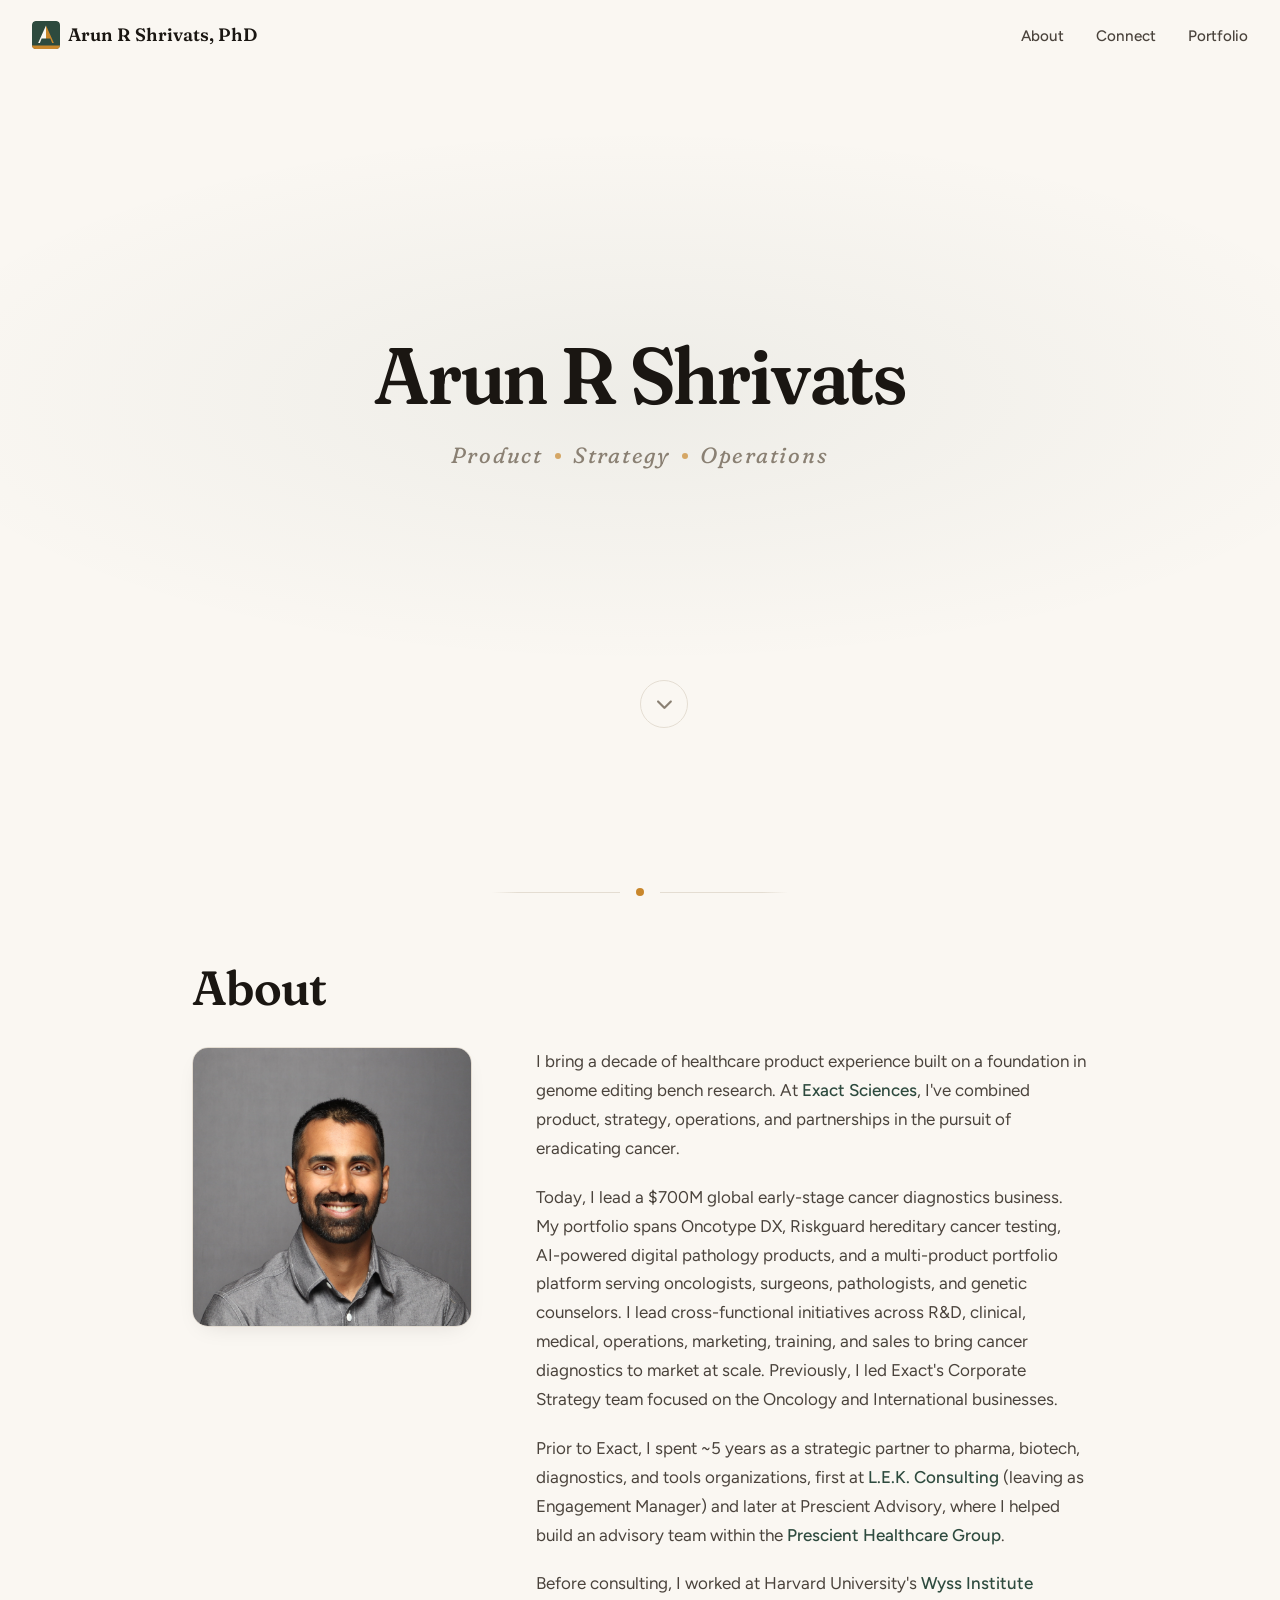
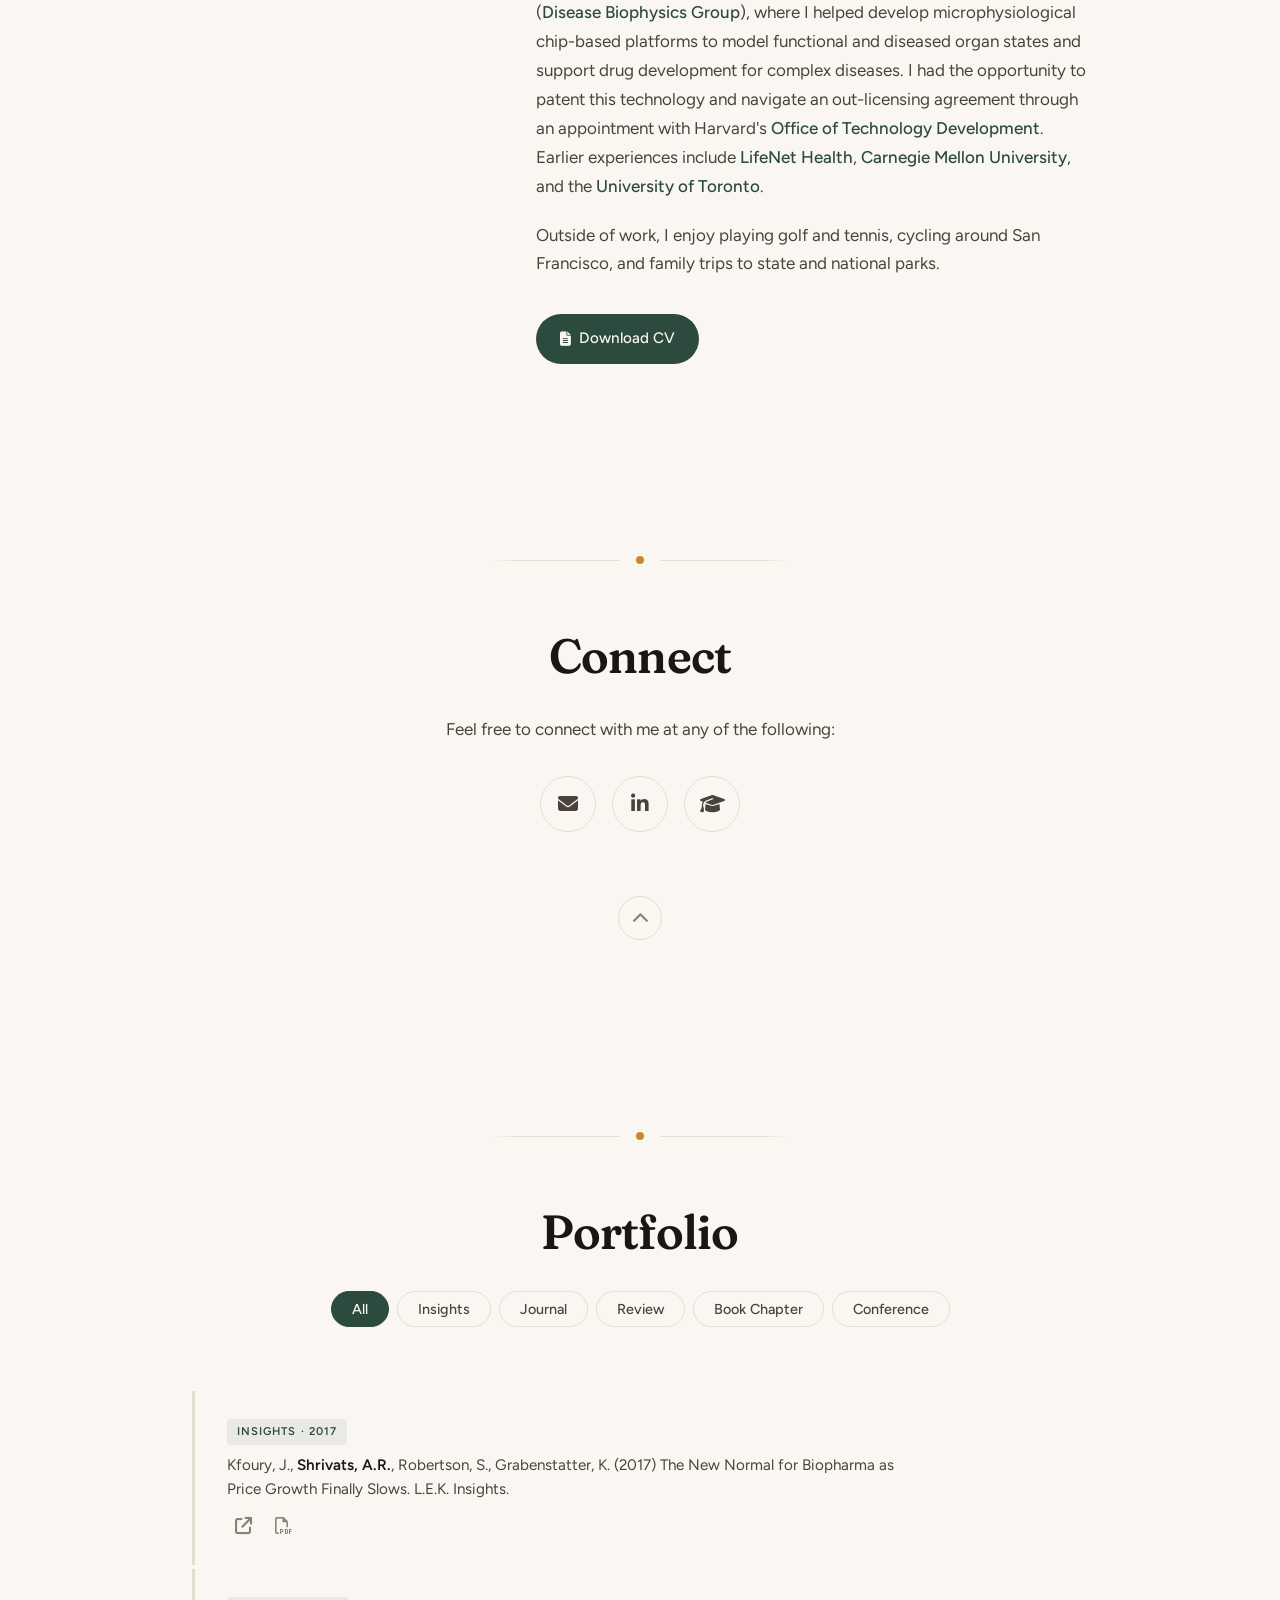
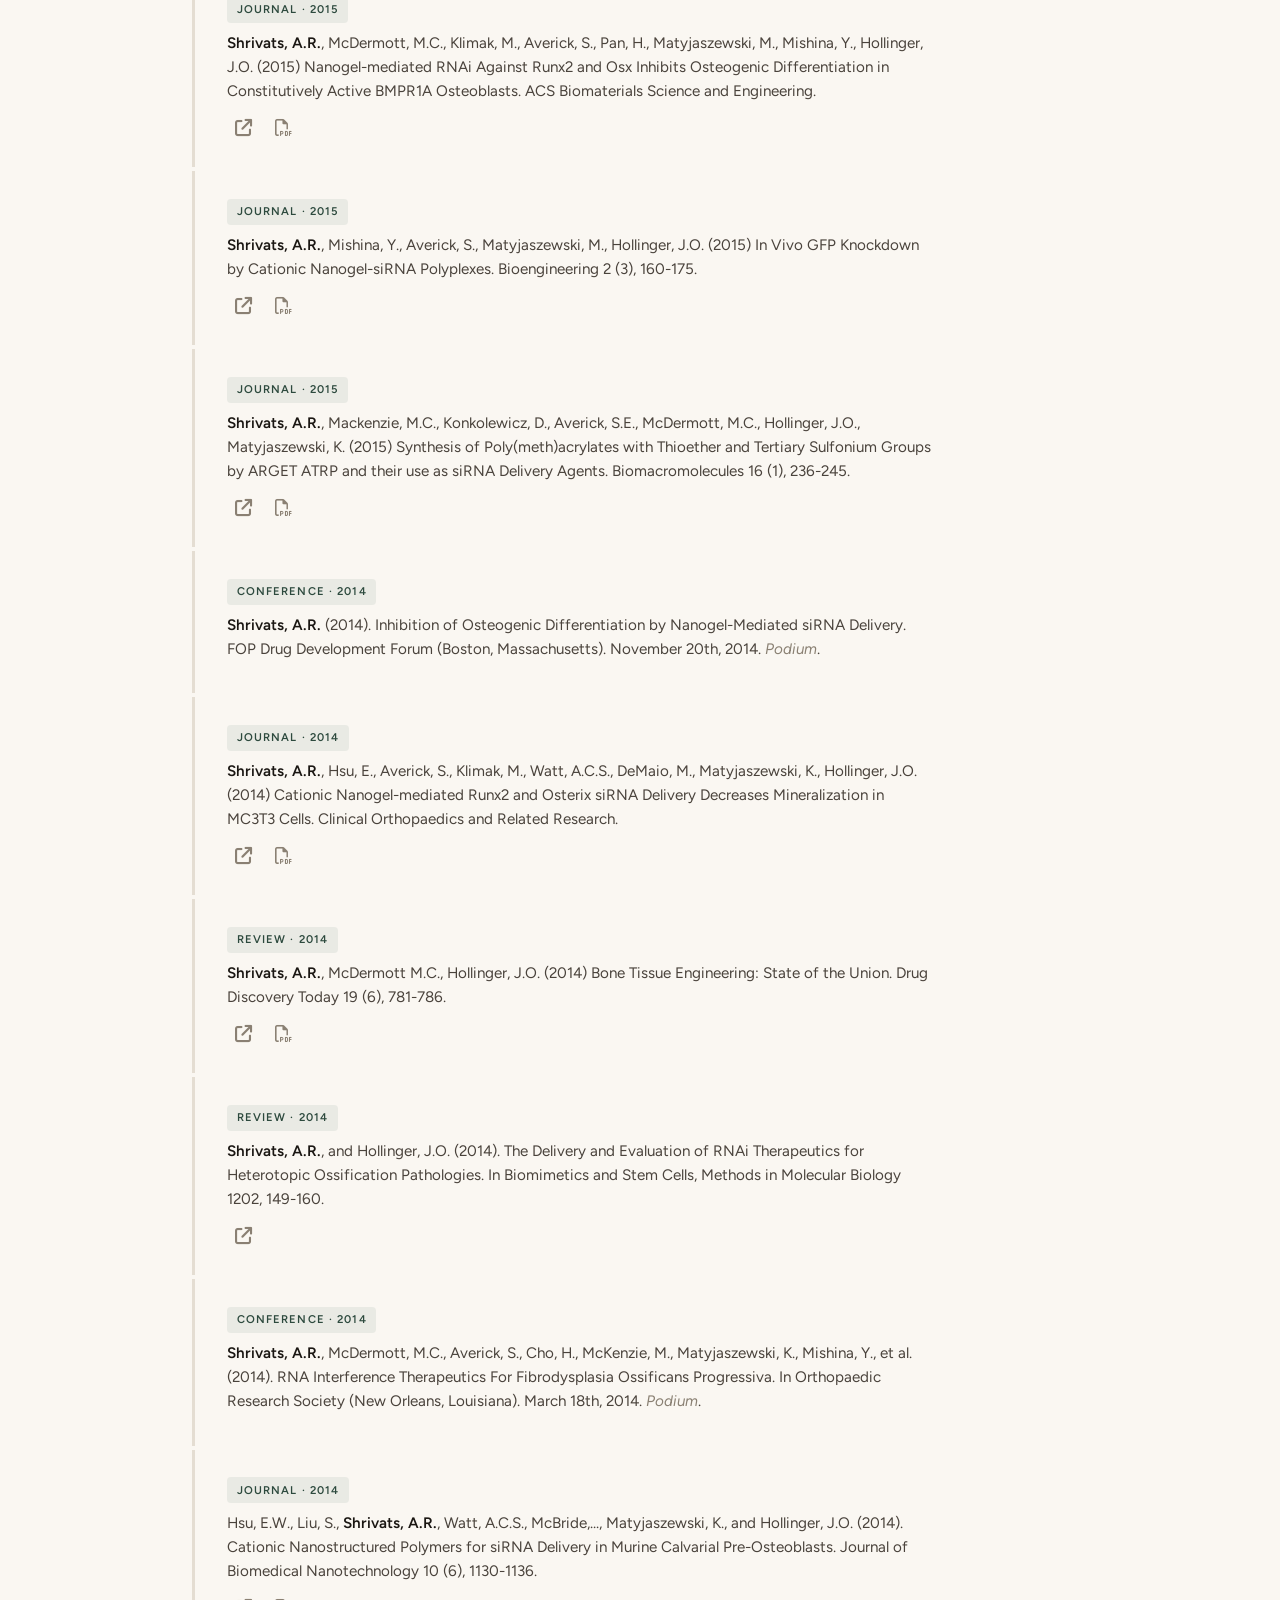
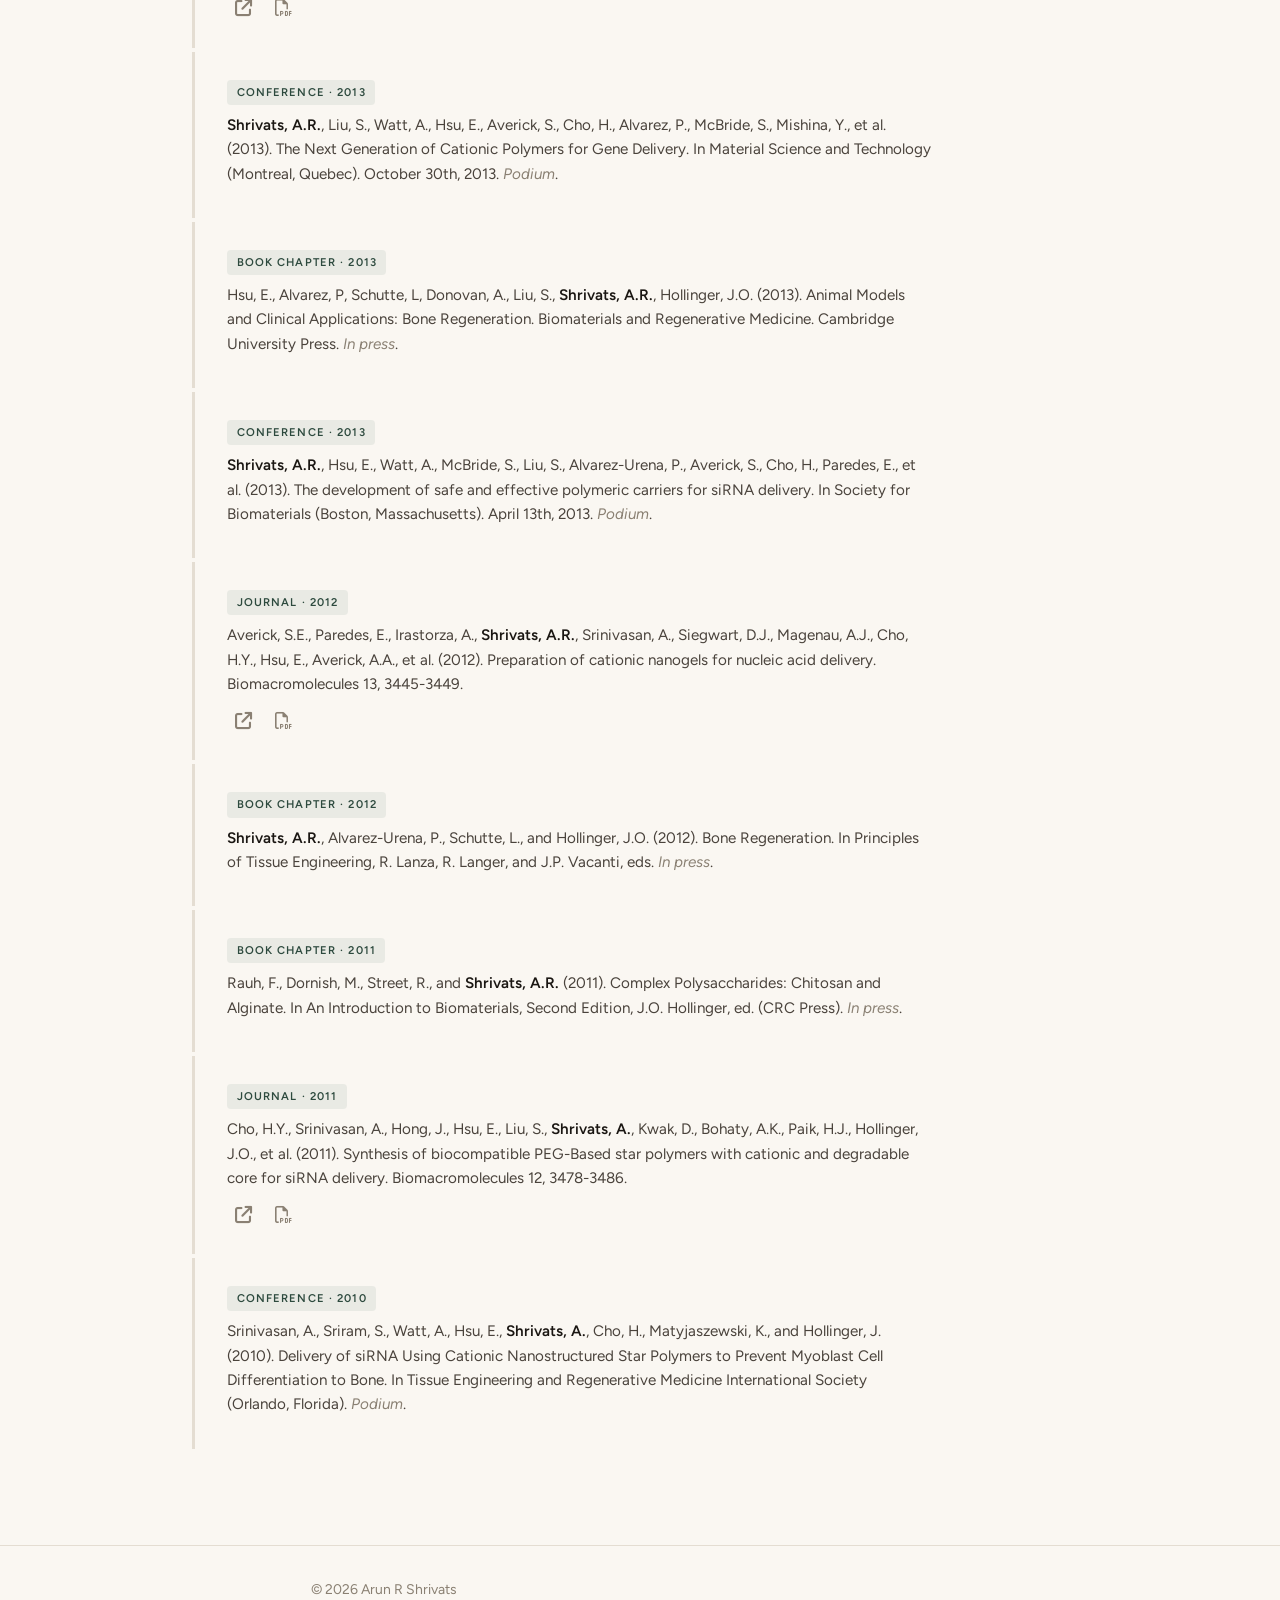
==== commit 835c1067: "Fix mobile horizontal scroll and center CV button on small screens Add overflow-x: hidden to html (S" ====
--- a/index.html
+++ b/index.html
@@ -58,6 +58,7 @@
     html {
         scroll-behavior: smooth;
         scroll-padding-top: 5rem;
+        overflow-x: hidden;
     }
 
     body {
@@ -267,15 +268,18 @@
         content: '';
         position: absolute;
         top: 10%;
-        left: 50%;
+        left: -20%;
         width: 140%;
         height: 80%;
-        transform: translateX(-50%);
         background: radial-gradient(ellipse at center,
             rgba(45, 74, 62, 0.06) 0%,
             rgba(45, 74, 62, 0) 60%);
         pointer-events: none;
         z-index: 0;
+    }
+
+    .hero {
+        overflow: hidden;
     }
 
     .hero-content {
@@ -462,6 +466,11 @@
             position: static;
             max-width: 220px;
             margin: 0 auto;
+        }
+        .about-text {
+            display: flex;
+            flex-direction: column;
+            align-items: center;
         }
     }
 
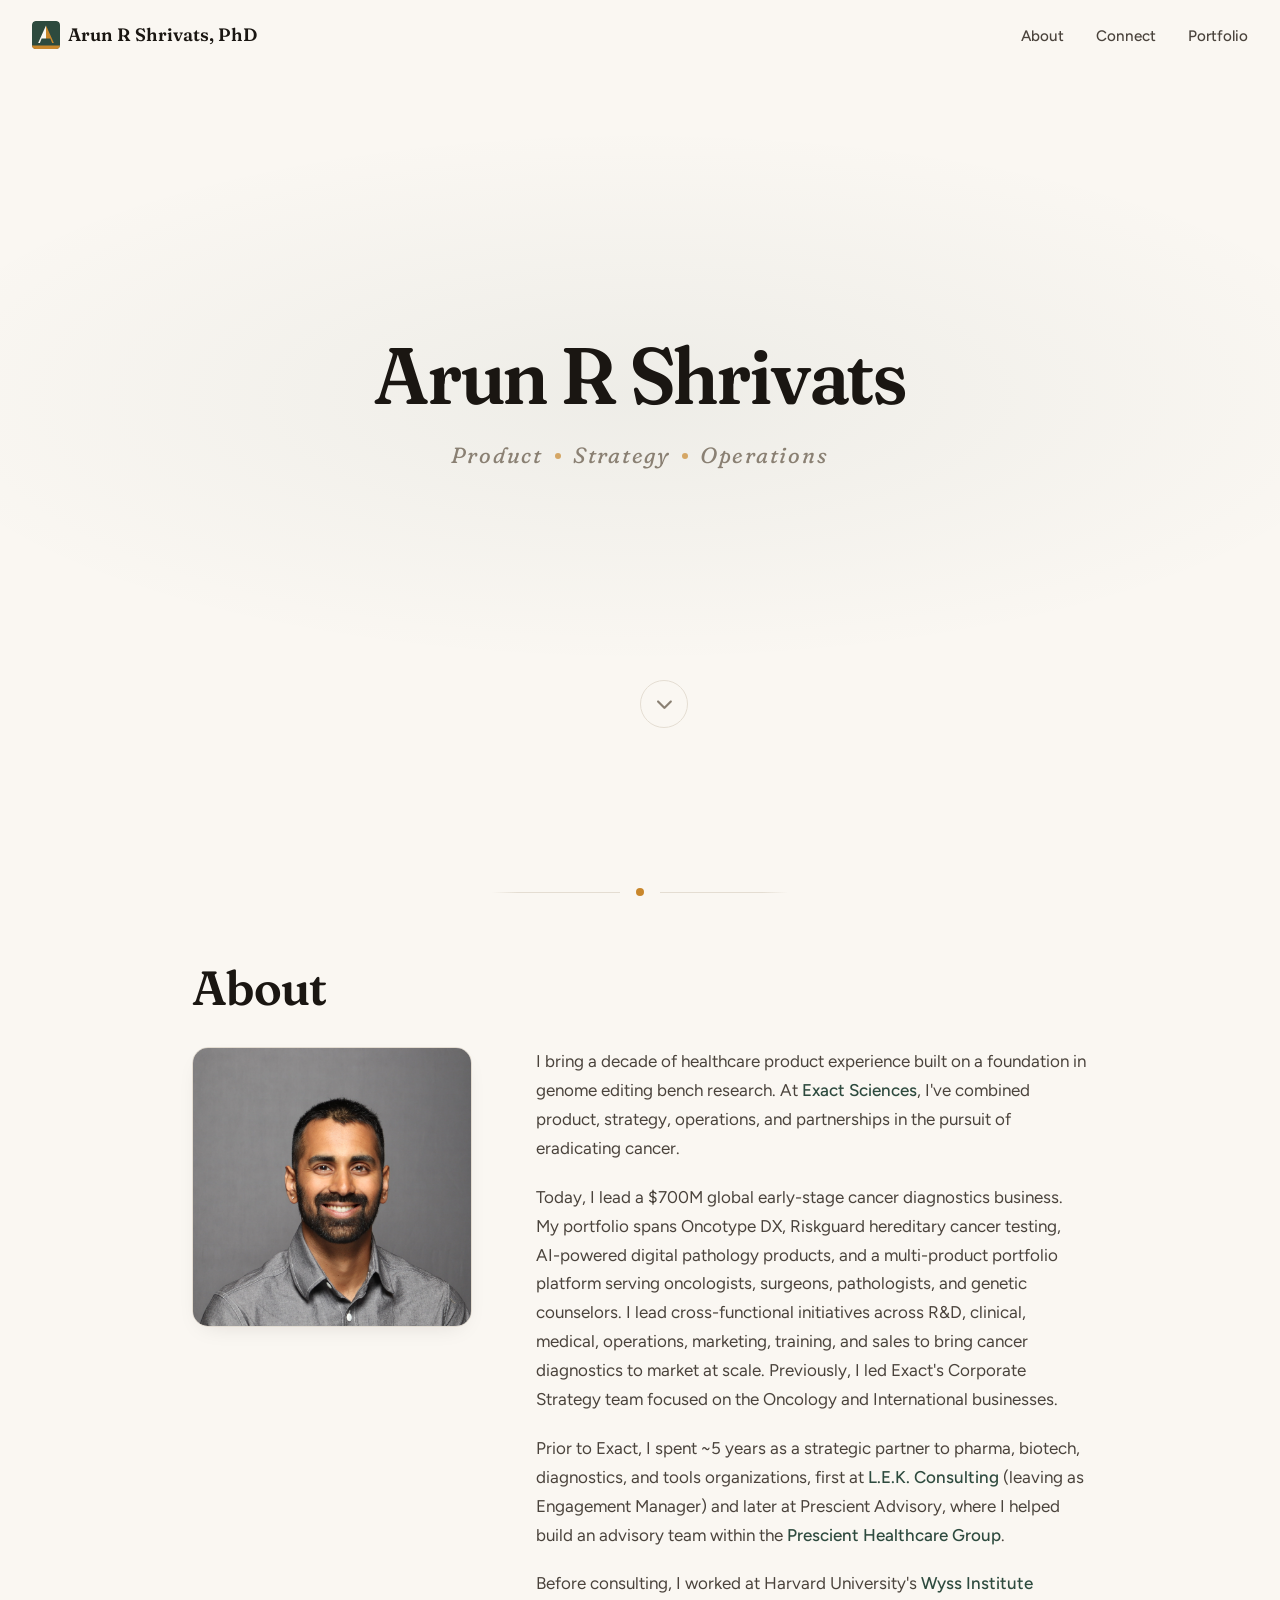
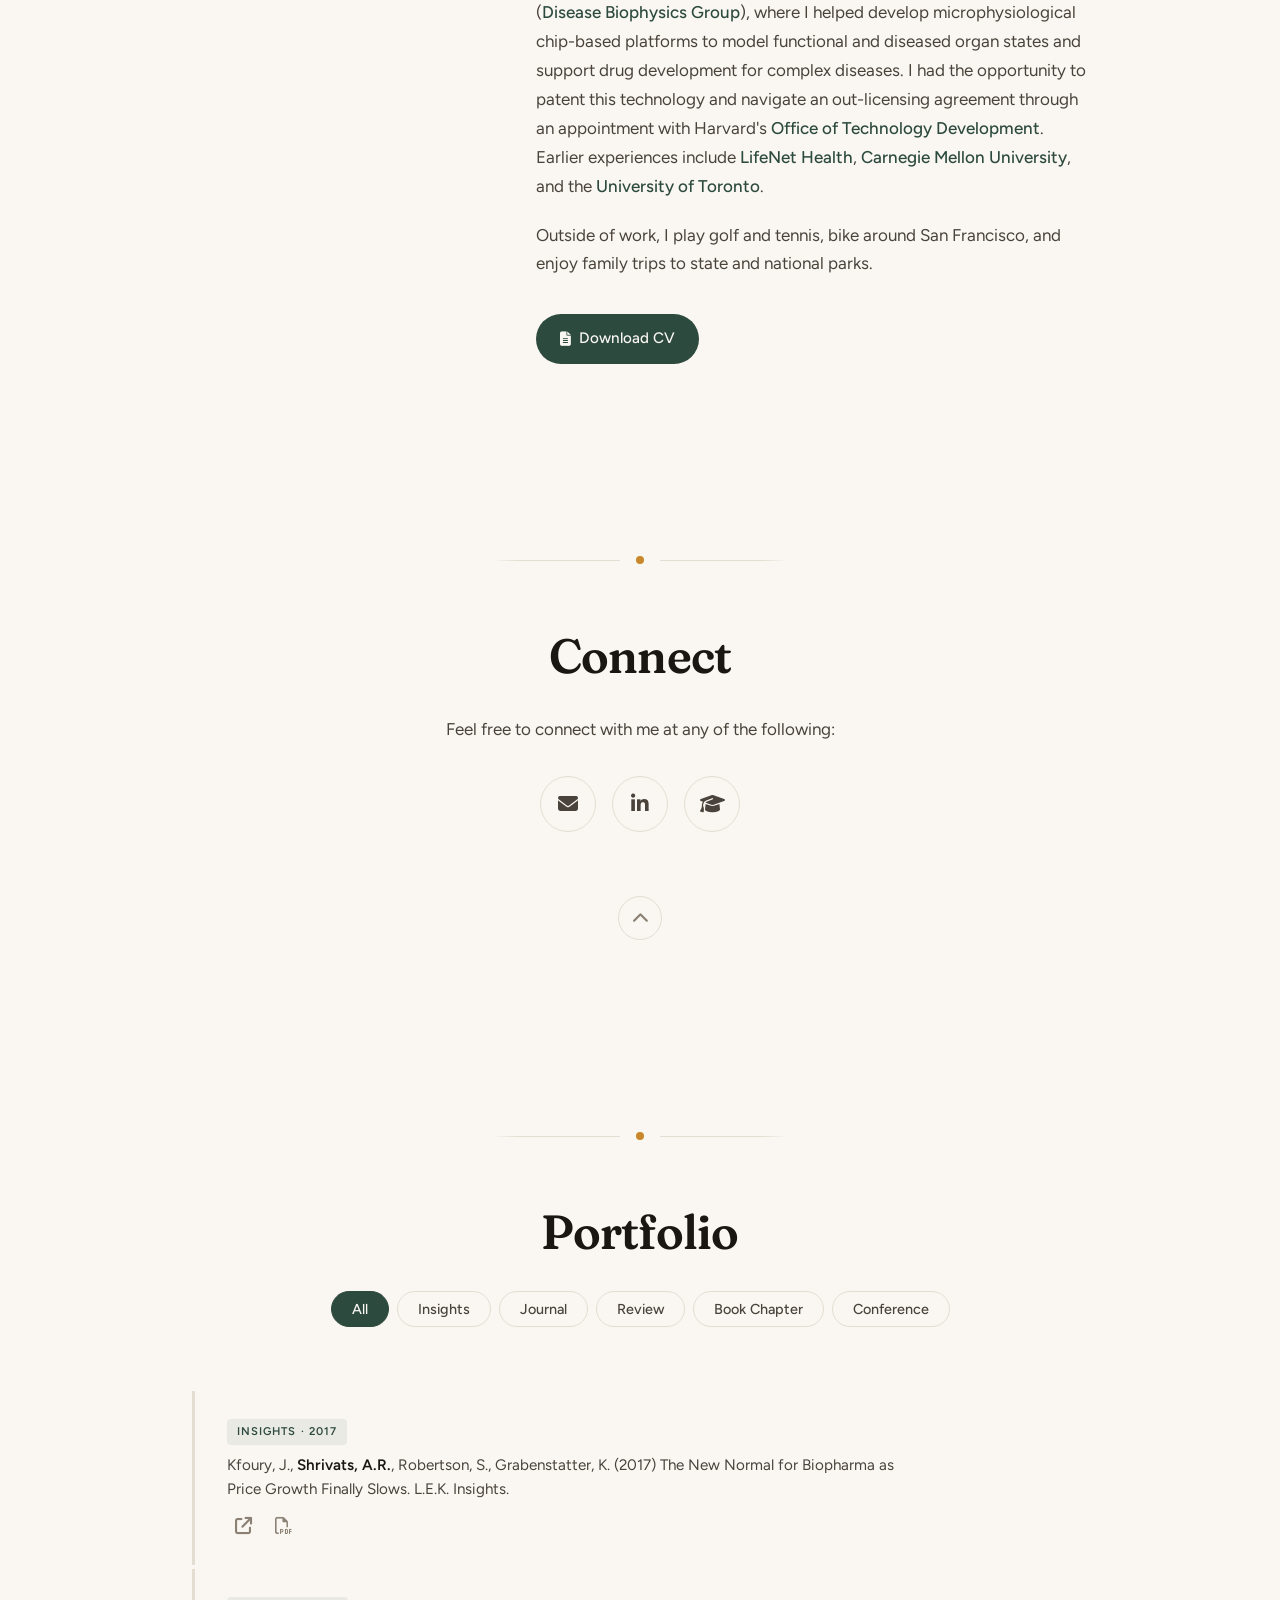
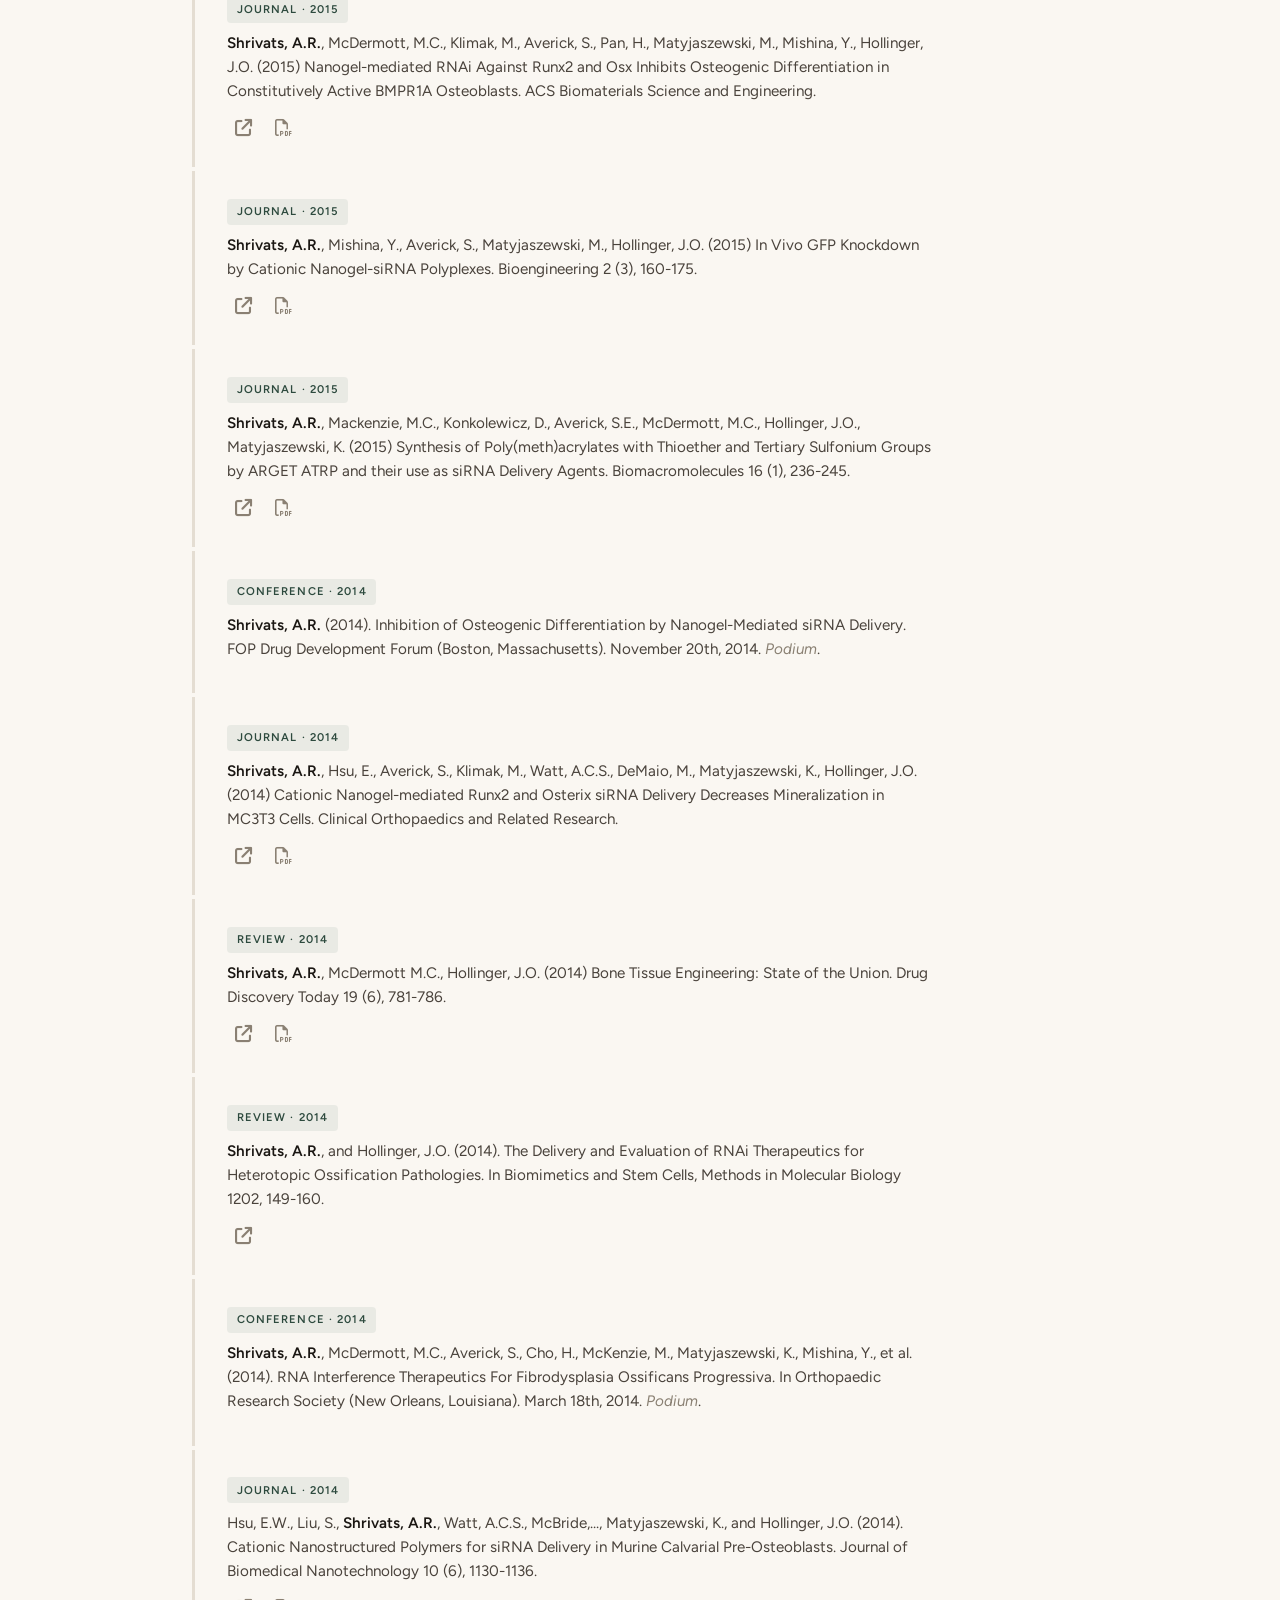
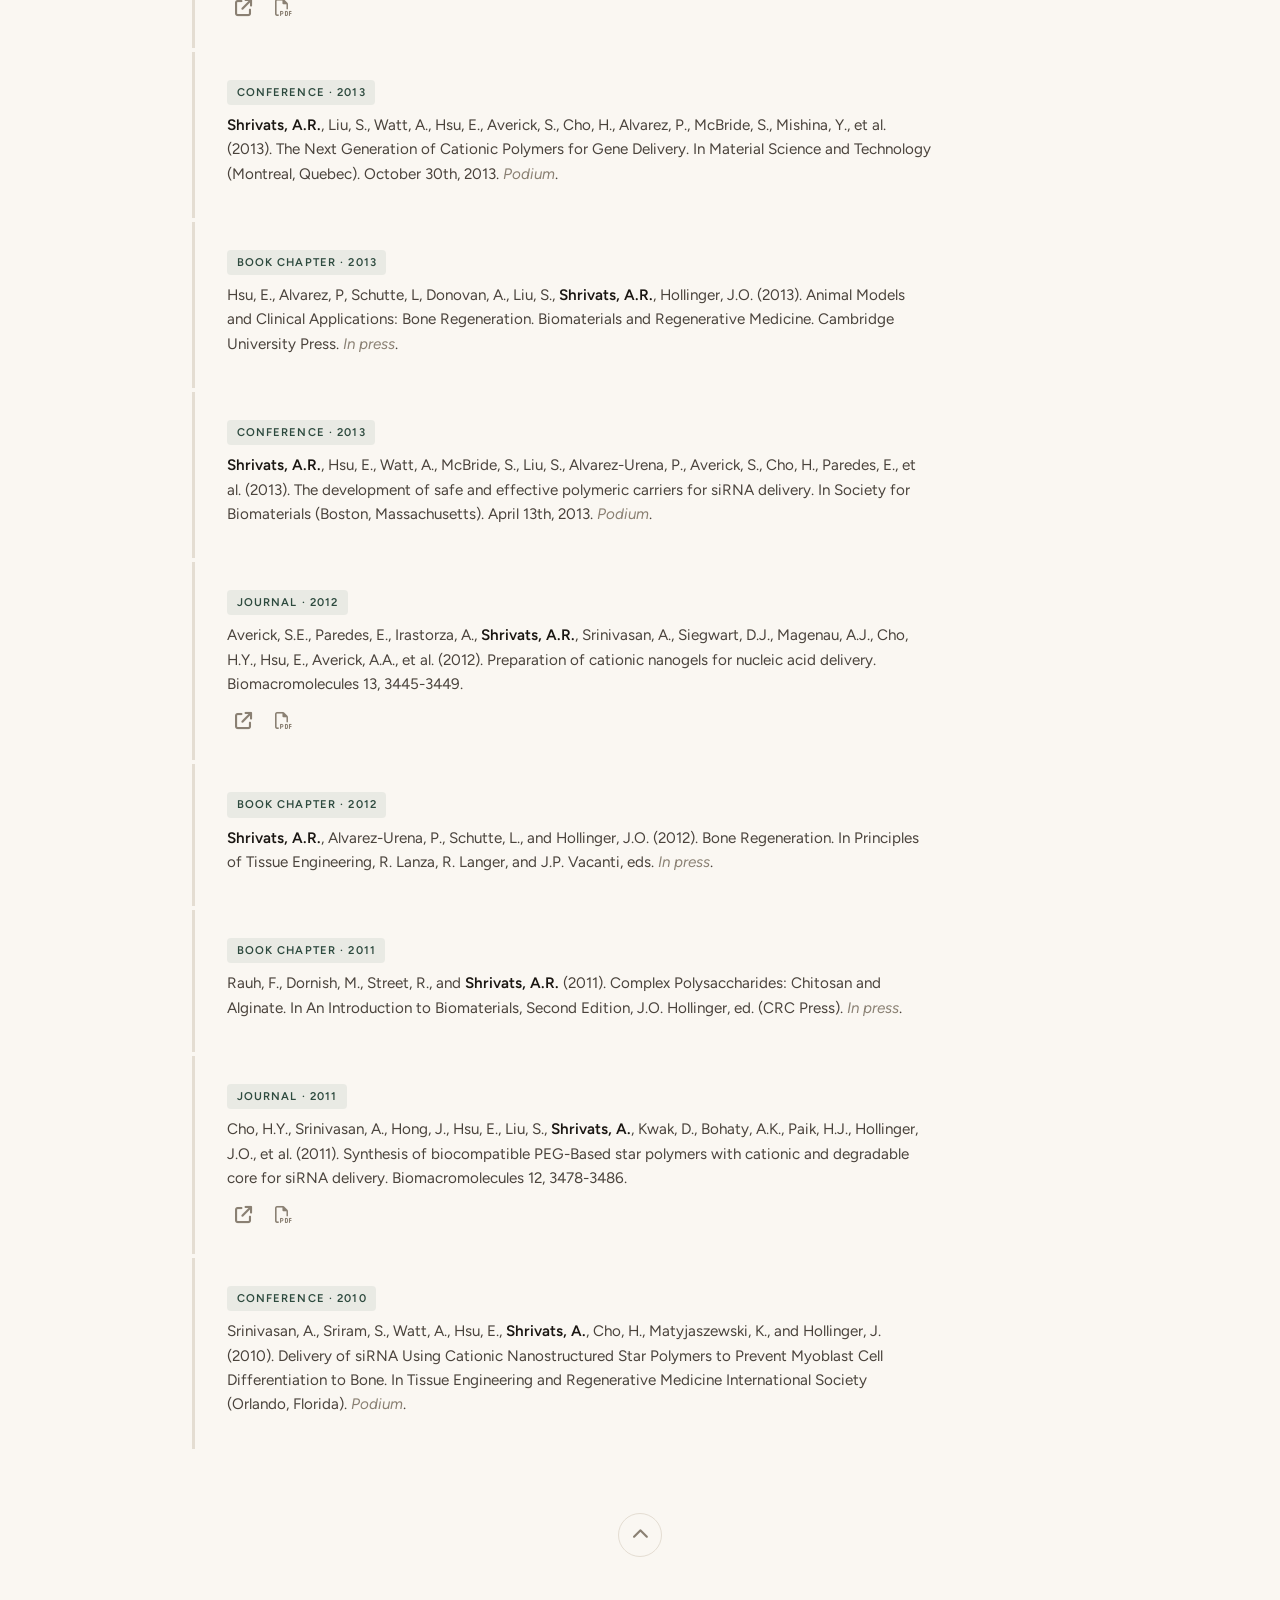
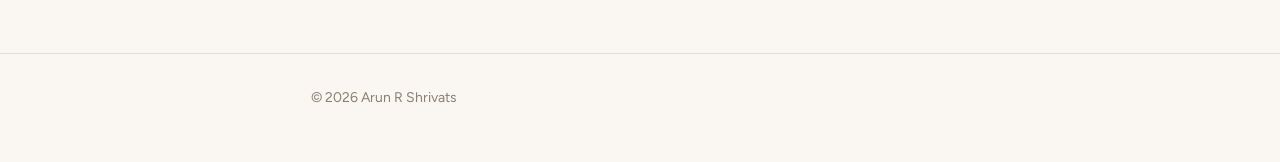
==== commit c8f00813: "Add back-to-top button to Portfolio, simplify bio copy Co-Authored-By: Claude Opus 4.6 <noreply@anth" ====
--- a/index.html
+++ b/index.html
@@ -754,7 +754,7 @@
 
                     <p>Before consulting, I worked at Harvard University's <a href="https://wyss.harvard.edu/" target="_blank" rel="noopener">Wyss Institute</a> (<a href="https://diseasebiophysics.seas.harvard.edu/" target="_blank" rel="noopener">Disease Biophysics Group</a>), where I helped develop microphysiological chip-based platforms to model functional and diseased organ states and support drug development for complex diseases. I had the opportunity to patent this technology and navigate an out-licensing agreement through an appointment with Harvard's <a href="https://otd.harvard.edu/" target="_blank" rel="noopener">Office of Technology Development</a>. Earlier experiences include <a href="https://www.lifenethealth.org/" target="_blank" rel="noopener">LifeNet Health</a>, <a href="https://www.cmu.edu/bme/" target="_blank" rel="noopener">Carnegie Mellon University</a>, and the <a href="https://engsci.utoronto.ca/" target="_blank" rel="noopener">University of Toronto</a>.</p>
 
-                    <p>Outside of work, I enjoy playing golf and tennis, cycling around San Francisco, and family trips to state and national parks.</p>
+                    <p>Outside of work, I play golf and tennis, bike around San Francisco, and enjoy family trips to state and national parks.</p>
 
                     <a href="../files/ArunRShrivats_cv.pdf" target="_blank" rel="noopener" class="cv-link">
                         <i class="fa-solid fa-file-lines"></i>
@@ -935,6 +935,12 @@
                 </li>
 
             </ul>
+
+            <div style="text-align:center; margin-top:var(--space-lg)">
+                <a href="#top" class="back-top reveal" aria-label="Back to top">
+                    <i class="fa-solid fa-chevron-up"></i>
+                </a>
+            </div>
         </div>
     </section>
 
